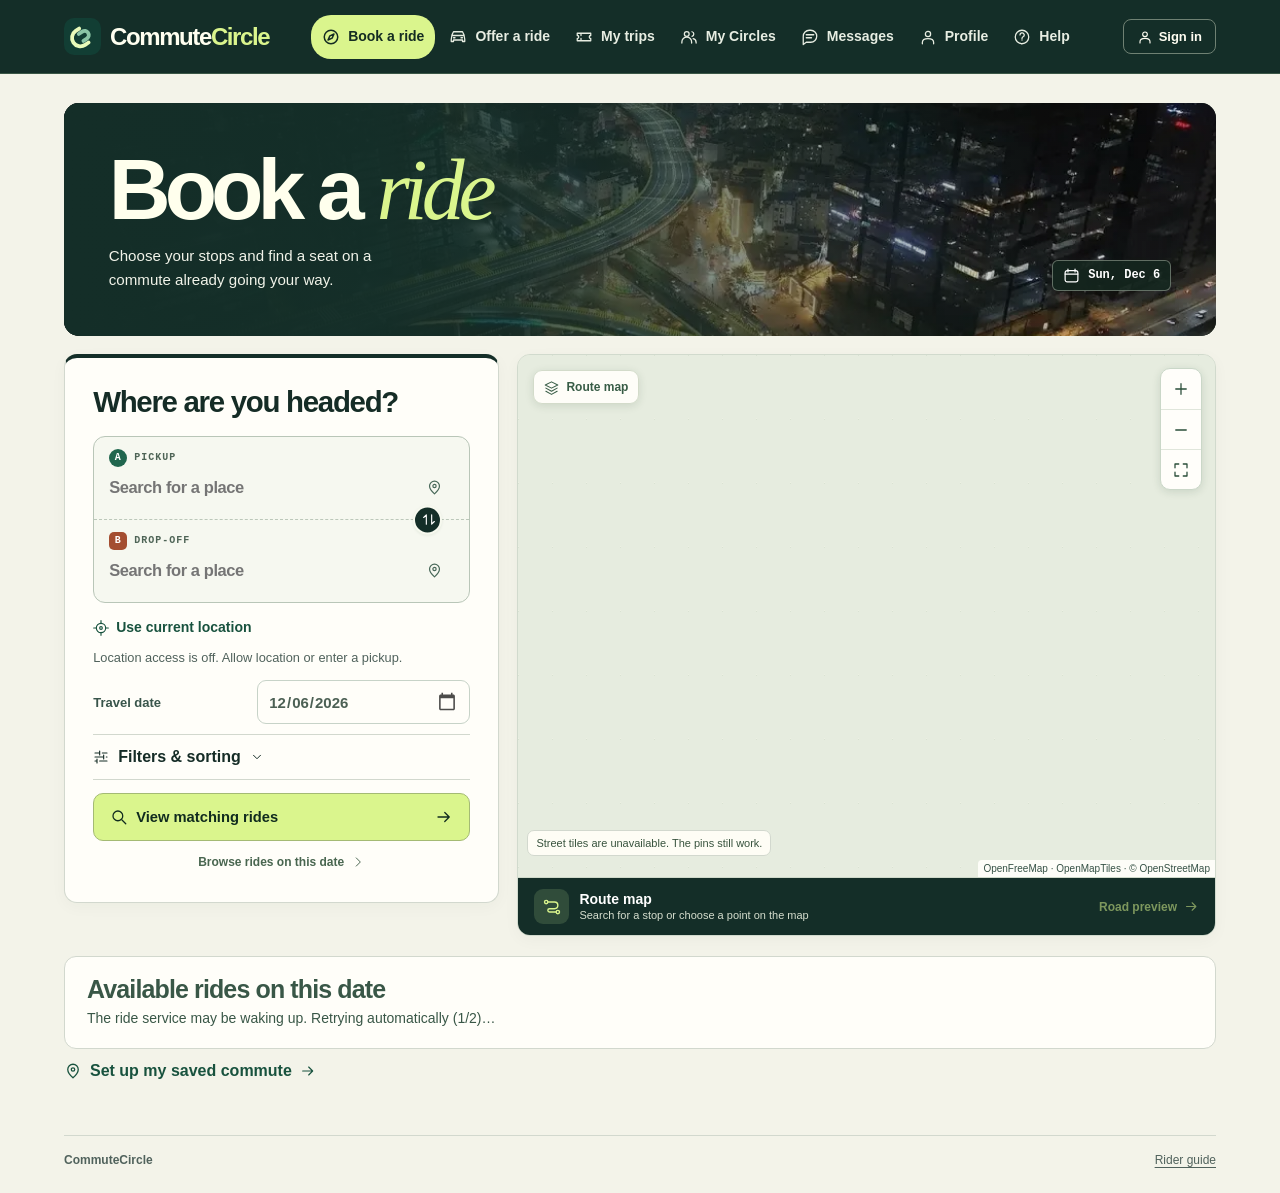
==== commutecircle/index.html @ 35bfce85 "Publish CommuteCircle 0.2.4 planner and trip workflows from 0a75af3" ====
<!doctype html>
<html lang="en">
<head>
  <meta charset="utf-8">
  <meta name="viewport" content="width=device-width, initial-scale=1, viewport-fit=cover">
  <meta name="theme-color" content="#142e28">
  <meta name="referrer" content="no-referrer">
  <meta name="description" content="Find a seat along your commute, offer a ride and manage your trips with CommuteCircle.">
  <title>Find a ride · CommuteCircle</title>
  <link rel="icon" href="./releases/eff2bba1c3cc448d/assets/mark.svg" type="image/svg+xml">
  <link rel="stylesheet" href="./releases/eff2bba1c3cc448d/styles/foundation.css">
  <link rel="stylesheet" href="./releases/eff2bba1c3cc448d/styles/planner.css">
  <link rel="stylesheet" href="./releases/eff2bba1c3cc448d/styles/screens.css">
  <link rel="stylesheet" href="./releases/eff2bba1c3cc448d/styles/responsive.css">
  <link rel="stylesheet" href="./releases/eff2bba1c3cc448d/styles/commute.css">
  <link rel="stylesheet" href="./releases/eff2bba1c3cc448d/styles/sharing.css">
  <link rel="stylesheet" href="./releases/eff2bba1c3cc448d/styles/controls.css">
  <link rel="stylesheet" href="./releases/eff2bba1c3cc448d/styles/messages.css">
  <link rel="stylesheet" href="./releases/eff2bba1c3cc448d/styles/workspace.css">
  <script type="module" src="./releases/eff2bba1c3cc448d/app/main.js"></script>
</head>
<body>
  <a class="skip" href="#main">Skip to content</a>
  <header class="topbar"><div class="top-inner">
    <a class="brand" href="#/find" aria-label="CommuteCircle home"><span class="brand-mark" aria-hidden="true"></span>Commute<span>Circle</span></a>
    <nav class="primary-nav" aria-label="Main navigation"></nav>
    <div id="account"></div>
  </div></header>
  <p id="account-status" class="account-status" role="status" hidden></p>
  <div id="sharing-status" class="sharing-status" role="status" hidden><span></span><a href="#/trips">Sharing details</a><button type="button">Stop sharing</button></div>
  <main id="main" tabindex="-1"><p class="startup">Opening the ride planner…</p></main>
  <footer class="footer"><span>CommuteCircle</span><a href="#/help">Rider guide</a></footer>
  <div id="announcement" class="sr" role="status" aria-live="polite"></div>
  <noscript>Enable JavaScript to explore rides and manage your trips.</noscript>
</body></html>
---- commutecircle/releases/eff2bba1c3cc448d/styles/planner.css ----
.find-layout {
  display: grid;
  grid-template-columns: minmax(292px, .84fr) minmax(0, 1.85fr);
  gap: 18px;
  align-items: stretch
}

.planner-card {
  padding: clamp(19px, 2vw, 29px);
  z-index: 3;
  position: relative
}

.section-index {
  font-size: 10px;
  letter-spacing: .12em
}

.form-title {
  margin: 10px 0 19px
}

.form-title h2 {
  font-size: clamp(1.35rem, 2.1vw, 1.85rem)
}

.stop-stack {
  display: grid;
  gap: 12px;
  position: relative
}

.place-field {
  position: relative;
  min-width: 0;
  border: 1px solid #ccd7ca;
  border-radius: 12px;
  padding: 11px 13px 9px;
  background: linear-gradient(130deg, #f3f7ef, #fffefa)
}

.place-field.is-searching { z-index: 21 }

.place-field:focus-within {
  border-color: #639575;
  box-shadow: 0 0 0 2px #76a18320
}

.place-field>label {
  display: flex;
  align-items: center;
  gap: 7px;
  color: #4e6456;
  font: 700 10px/1.4 ui-monospace, monospace;
  letter-spacing: .1em;
  text-transform: uppercase
}

.point-key {
  display: inline-grid;
  place-items: center;
  width: 18px;
  height: 18px;
  border-radius: 50%;
  font: 700 10px/1 ui-monospace, monospace;
  color: white;
  background: #20664e
}

.point-key.orange {
  border-radius: 5px;
  background: #a44e31
}

.place-entry {
  display: flex;
  align-items: center;
  gap: 4px
}

.place-entry input {
  min-height: 31px;
  padding: 3px 0;
  font-size: 16.5px;
  letter-spacing: -.025em;
  font-weight: 650;
  background: transparent;
  border: 0;
  border-radius: 0;
  outline-offset: 0
}

.place-sub {
  display: block;
  color: #637367;
  font-size: 11.5px;
  line-height: 1.35;
  text-overflow: ellipsis;
  overflow: hidden;
  white-space: nowrap
}

.swap-btn {
  position: absolute;
  z-index: 2;
  right: 37px;
  top: 50%;
  transform: translateY(-50%);
  width: 29px;
  height: 29px;
  border-radius: 50%;
  background: #fffefa;
  border: 1px solid #cdd9cb;
  display: grid;
  place-items: center;
  color: #37634a;
  box-shadow: 0 1px 3px #1b412113
}

.date-row {
  display: flex;
  align-items: center;
  gap: 9px;
  padding: 12px 0;
  margin: 6px 0 8px;
  font-size: 12.5px;
  font-weight: 650;
  color: #4c6054
}

.date-row>span {
  white-space: nowrap
}

.date-row select {
  width: auto;
  min-width: 0;
  min-height: 34px;
  border: none;
  background: transparent;
  padding: 3px;
  flex: 1;
  text-align: right;
  font-size: 13px;
  font-weight: 650
}

.planner-card .primary {
  min-height: 46px
}

.planner-card .primary .icon:last-child {
  margin-left: auto
}

.planner-card .primary {
  justify-content: flex-start
}

.browse-all {
  font-size: 12px;
  color: #496650;
  width: 100%;
  padding: 12px 0 0
}

.planner-card .notice {
  margin-bottom: 8px
}

.suggestions {
  position: absolute;
  z-index: 20;
  background: #fffefa;
  border: 1px solid #c6d6c5;
  border-radius: 12px;
  box-shadow: 0 12px 36px #1b35282c;
  left: -1px;
  right: -1px;
  top: calc(100% + 3px);
  display: flex;
  flex-direction: column;
  max-height: min(420px, 55vh);
  max-height: min(420px, 55dvh);
  overflow: hidden
}

.suggestions[hidden] { display: none }
.suggestions.is-above { top: auto; bottom: calc(100% + 3px) }
.place-entry input:focus-visible { outline: none }
.suggestions [role=listbox] { min-height: 0; overflow-y: auto; overscroll-behavior: contain; scrollbar-gutter: stable }

.suggestions [role=option] {
  display: flex;
  align-items: flex-start;
  gap: 10px;
  width: 100%;
  text-align: left;
  color: var(--ink);
  padding: 12px 14px;
  border: 0;
  background: transparent;
  font: inherit;
  line-height: 1.4;
  border-radius: 0
}
.suggestions [role=option]>.icon { flex: 0 0 16px; margin-top: 3px }

.suggestions [role=option]:hover,
.suggestions [aria-selected=true] {
  background: #edf3e8
}

.suggestions [role=option]>span {
  min-width: 0;
  flex: 1;
  overflow-wrap: anywhere
}

.suggestions [role=option] b,
.suggestions [role=option] small {
  display: block
}

.suggestions small {
  color: var(--muted);
  font-size: 11px;
  overflow: hidden;
  text-overflow: ellipsis;
  white-space: nowrap
}

.lookup-note {
  font-size: 13px;
  padding: 12px
}

.lookup-actions {
  display: grid;
  flex: 0 0 auto;
  gap: 5px;
  border-top: 1px solid var(--edge);
  padding: 10px 12px;
  background: #f4f7ef
}
.lookup-actions [data-hint] { padding: 0; white-space: normal; line-height: 1.4 }
.lookup-actions [data-hint]:empty { display: none }

.lookup-actions button {
  border: 0;
  background: transparent;
  color: var(--green);
  display: flex;
  align-items: center;
  gap: 8px;
  font-size: 12px;
  padding: 8px 0;
  text-align: left;
  width: 100%
}
.lookup-actions button>.icon { flex: 0 0 14px }

.atlas {
  position: relative;
  z-index: 1;
  min-width: 0;
  display: flex;
  flex-direction: column;
  background: #e9eddf;
  border: 1px solid #d1dacd;
  border-radius: 19px;
  overflow: hidden;
  box-shadow: var(--shadow)
}

.atlas .canvas {
  flex: 1;
  min-height: 305px;
  width: 100%;
  background-color: #e6ecdf;
  background-image: linear-gradient(32deg, #f5f5e777 1px, transparent 1px), linear-gradient(118deg, #cbd7c377 1px, transparent 1px);
  background-size: 34px 64px
}

.atlas .leaflet-tile-pane {
  filter: saturate(.69) contrast(.93) brightness(1.025)
}

.atlas-badge,
.atlas-controls,
.atlas-attribution,
.map-message {
  position: absolute;
  z-index: 450
}

.atlas-badge {
  top: 15px;
  left: 15px;
  border: 1px solid #d3dbca;
  background: #fffefaed;
  box-shadow: 0 2px 9px #1c3e2620;
  color: #385c46;
  border-radius: 9px;
  display: flex;
  align-items: center;
  gap: 7px;
  padding: 7px 10px;
  font-weight: 650;
  font-size: 12px;
  pointer-events: none
}

.atlas-controls {
  right: 13px;
  top: 13px;
  display: grid;
  background: #fffefa;
  border: 1px solid #cad7c8;
  border-radius: 10px;
  box-shadow: 0 2px 9px #163b2222;
  overflow: hidden
}

.map-tool {
  height: 34px;
  width: 35px;
  border: 0;
  background: transparent;
  color: #294d39
}

.map-tool+.map-tool {
  border-top: 1px solid #e0e6db
}

.map-tool:hover {
  background: #e9f1e4
}

.atlas-attribution {
  bottom: 58px;
  right: 0;
  border-radius: 4px 0 0 0;
  background: #fffefaec;
  font: 10px/1.5 Arial, sans-serif;
  padding: 1px 5px;
  color: #365246
}

.atlas-footer {
  min-height: 58px;
  display: flex;
  align-items: center;
  justify-content: space-between;
  gap: 6px;
  padding: 8px 16px;
  border-top: 1px solid #cfd9c9;
  background: var(--paper);
  z-index: 460
}

.atlas-caption {
  display: flex;
  align-items: center;
  gap: 10px;
  min-width: 0
}

.atlas-caption b,
.atlas-caption small {
  display: block;
  line-height: 1.3
}

.atlas-caption b {
  font-size: 14px
}

.atlas-caption small {
  font-size: 11px;
  color: var(--muted)
}

.route-symbol {
  width: 35px;
  height: 35px;
  border-radius: 9px
}

.atlas-footer .text-btn {
  font-size: 12px;
  white-space: nowrap
}

.map-message:not(:empty) {
  bottom: 79px;
  left: 9px;
  max-width: calc(100% - 18px);
  background: #fffef6f2;
  border: 1px solid var(--edge);
  color: #38533e;
  border-radius: 7px;
  padding: 4px 8px;
  font-size: 11px
}

.route-marker {
  background: transparent !important;
  border: 0 !important;
  cursor: grab !important
}

.map-marker-body {
  position: absolute;
  top: 2px;
  left: 2px;
  display: grid;
  place-items: center;
  width: 38px;
  height: 38px;
  border: 3px solid white;
  border-radius: 50% 50% 50% 6px;
  transform: rotate(-45deg);
  background: #164f3e;
  box-shadow: 0 2px 7px #15322855
}

.map-marker-body>span {
  transform: rotate(45deg);
  color: white;
  font: 700 16px/1 Arial, sans-serif
}

.route-marker i {
  position: absolute;
  bottom: 0;
  left: 15px;
  width: 12px;
  height: 5px;
  border-radius: 50%;
  background: #143d354f
}

.finish .map-marker-body {
  background: #a65031
}

.atlas .leaflet-tooltip.stop-label {
  background: #fffef9f5;
  border: 1px solid #cbd6c8;
  color: #263e31;
  border-radius: 6px;
  box-shadow: 0 2px 6px #132d251e;
  padding: 4px 7px;
  font: 650 11px/1.25 inherit;
  max-width: 150px;
  white-space: normal
}

.atlas .leaflet-tooltip:before {
  display: none
}

.corridors {
  margin: 21px 0 0;
  display: flex;
  align-items: center;
  gap: 26px;
  border-top: 1px solid var(--edge);
  padding-top: 21px
}

.corridors h2 {
  font-size: 20px;
  letter-spacing: -.035em;
  margin-top: 3px
}

.corridor-links {
  display: flex;
  gap: 12px;
  flex: 1;
  max-width: 790px
}

.corridor {
  display: flex;
  align-items: center;
  gap: 10px;
  padding: 11px 13px;
  flex: 1;
  text-align: left;
  background: #fffefa;
  border: 1px solid var(--edge);
  border-radius: 12px;
  min-width: 0
}

.corridor:hover {
  border-color: #87a58a;
  background: #fcfef7
}

.corridor-icon {
  height: 35px;
  width: 35px;
  border-radius: 9px
}

.corridor-icon.warm {
  background: #f4e9dc;
  color: #916243
}

.corridor b,
.corridor small {
  display: block
}

.corridor b {
  font-size: 14px
}

.corridor small {
  color: var(--muted);
  font-size: 11px
}

.corridor>.icon {
  margin-left: auto
}

.pickup-location {
  display: flex;
  flex-wrap: wrap;
  align-items: center;
  gap: .25rem .65rem;
  margin: .35rem 0 .65rem;
}
.pickup-location small { color: var(--muted); }
---- commutecircle/releases/eff2bba1c3cc448d/styles/screens.css ----
.result-toolbar,
.trip-tools,
.trip-card-top,
.ride-card-head,
.ride-foot,
.ride-main,
.fare-line,
.ticket-head,
.stop-heading,
.review-row {
  display: flex;
  align-items: center;
  justify-content: space-between;
  gap: 12px
}

.result-toolbar {
  margin: 8px 0 16px;
  justify-content: flex-start;
  flex-wrap: wrap
}

.result-list {
  display: grid;
  grid-template-columns: repeat(2, minmax(0, 1fr));
  gap: 14px
}

.result-list>.empty {
  grid-column: 1/-1
}

.ride-card {
  padding: 20px
}

.ride-main {
  margin: 18px 0;
  align-items: flex-start
}

.itinerary {
  min-width: 0;
  display: grid;
  gap: 11px
}

.itinerary>div {
  position: relative;
  display: grid;
  align-items: center;
  grid-template-columns: 67px 10px 1fr;
  gap: 8px;
  font-size: 15px;
  line-height: 1.3
}

.itinerary time {
  font-size: 12px;
  color: var(--muted);
  font-variant-numeric: tabular-nums
}

.itinerary i,
.stop-list li>i {
  width: 9px;
  height: 9px;
  border-radius: 50%;
  border: 2px solid var(--green);
  background: #f6faec;
  position: relative
}

.itinerary div:first-child i:after {
  content: "";
  position: absolute;
  width: 2px;
  height: 20px;
  left: 1.5px;
  top: 7px;
  background: #bbcbb9
}

.itinerary div:last-child i,
.stop-list i.last {
  border-color: var(--terra);
  border-radius: 2px
}

.card-price {
  text-align: right;
  white-space: nowrap
}

.card-price b {
  font-size: 24px;
  line-height: 1.2
}

.card-price small {
  display: block;
  color: var(--muted)
}

.ride-foot {
  border-top: 1px solid var(--edge);
  padding-top: 12px;
  justify-content: flex-start;
  gap: 15px;
  flex-wrap: wrap
}

.ride-foot>span {
  display: inline-flex;
  align-items: center;
  gap: 5px;
  font-size: 12px;
  color: #53685a
}

.ride-foot>a {
  margin-left: auto;
  font-size: 13px
}

.route-h1 {
  font-size: clamp(2rem, 3.5vw, 3rem)
}

.route-h1>span {
  color: #80a587
}

.details-grid,
.checkout-layout,
.offer-layout,
.help-layout {
  display: grid;
  grid-template-columns: minmax(0, 1.48fr) minmax(280px, 1fr);
  gap: 18px;
  align-items: start
}

.booking-summary,
.summary-note,
.checkout-pay {
  position: sticky;
  top: 15px
}

.booking-summary .field,
.checkout-pay .ledger {
  margin: 14px 0
}

.booking-summary h2,
.summary-note h2,
.accent-panel h2 {
  margin-top: 7px
}

.booking-summary .primary,
.checkout-pay .primary,
.summary-note .primary {
  margin-top: 13px
}

.stop-list {
  list-style: none;
  padding: 0;
  margin: 0
}

.stop-list li {
  display: grid;
  grid-template-columns: 70px 13px 1fr;
  column-gap: 11px;
  align-items: baseline;
  position: relative;
  padding: 0 0 20px
}

.stop-list li:last-child {
  padding-bottom: 0
}

.stop-list li:not(:last-child):before {
  content: "";
  position: absolute;
  left: 85px;
  width: 2px;
  top: 16px;
  bottom: -10px;
  background: #c6d3bf
}

.stop-time,
.stop-list small {
  font-size: 12px;
  color: var(--muted)
}

.stop-list small {
  display: block
}

.stop-list .muted-stop {
  opacity: .65
}

.fare-line {
  padding: 13px 0 6px;
  border-top: 1px solid var(--edge);
  font-size: 14px
}

.fare-line b {
  font-size: 25px;
  line-height: 1.15
}

.specs,
.policy-rows {
  margin: 15px 0 0
}

.specs>div,
.policy-rows>div {
  display: flex;
  align-items: center;
  justify-content: space-between;
  gap: 10px;
  font-size: 14px;
  border-top: 1px solid #dee5d9;
  padding: 9px 0
}

dt {
  color: var(--muted)
}

dd {
  margin: 0;
  font-weight: 650
}

.caps {
  text-transform: capitalize
}

.policy {
  border-top: 1px solid var(--edge);
  margin-top: 14px;
  padding-top: 12px
}

summary {
  cursor: pointer;
  list-style: none
}

summary::-webkit-details-marker {
  display: none
}

.policy summary,
.meeting summary,
.faq summary {
  display: flex;
  align-items: center;
  gap: 8px;
  font-weight: 630
}

.policy summary {
  font-size: 13px
}

.policy summary>.icon:last-child,
.meeting summary>.icon:last-child,
.faq summary>.icon {
  margin-left: auto
}

.policy-rows>div {
  font-size: 12px
}

.policy-rows dd {
  text-align: right
}

.meeting summary>span {
  display: flex;
  align-items: center;
  gap: 7px
}

.meeting .btn {
  margin: 12px 0
}

.meeting [data-feedback] {
  white-space: pre-line;
  overflow-wrap: anywhere
}

.ticket-head {
  padding-bottom: 20px;
  border-bottom: 1px dashed #bfcfb9
}

.ticket-route {
  display: grid;
  grid-template-columns: 25px 1fr;
  gap: 13px 8px;
  align-items: center;
  padding: 20px 0
}

.ledger {
  display: grid;
  grid-template-columns: 1fr auto;
  gap: 8px;
  color: var(--muted);
  font-size: 14px
}

.ledger b {
  color: var(--ink);
  text-align: right
}

.hold-clock {
  display: flex;
  align-items: center;
  justify-content: center;
  gap: 6px;
  border-radius: 8px;
  padding: 8px;
  background: #edf4df;
  font-size: 14px
}

.cancel {
  color: #963f2e
}

.checkout-pay>.text-btn {
  display: flex;
  margin: 10px auto 0
}

.step-no {
  width: 28px;
  height: 28px;
  border-radius: 7px;
  font: 650 12px/1 ui-monospace, monospace
}

.form-grid {
  display: grid;
  grid-template-columns: 1fr 1fr;
  gap: 12px
}

.span-2 {
  grid-column: 1/-1
}

.offer-stop {
  border-top: 1px solid var(--edge);
  padding: 13px 0
}

.stop-fields {
  display: grid;
  grid-template-columns: minmax(0, 1.8fr) 1fr 1fr;
  gap: 8px;
  margin-top: 7px
}

.stop-heading {
  justify-content: flex-start;
  font-size: 14px
}

.stop-heading .icon-only {
  margin-left: auto
}

.panel-intro {
  font-size: 14px
}

.checkline {
  display: flex;
  align-items: center;
  gap: 8px;
  font-size: 14px;
  margin-bottom: 12px
}

.checkline input {
  width: 18px;
  height: 18px;
  accent-color: var(--green)
}

.note-box {
  display: flex;
  align-items: flex-start;
  gap: 8px;
  background: #eef4e5;
  border-radius: 9px;
  padding: 10px;
  font-size: 13px
}

.note-box .icon {
  margin-top: 2px
}

.trip-tools {
  margin-bottom: 15px;
  flex-wrap: wrap
}

.tabs {
  display: flex;
  padding: 3px;
  gap: 2px;
  background: #e8eee3;
  border-radius: 11px
}

.tabs a {
  display: inline-flex;
  align-items: center;
  gap: 6px;
  padding: 7px 13px;
  font-weight: 620;
  font-size: 13px;
  border-radius: 8px
}

.tabs a[aria-current=page] {
  background: #fffefa;
  color: #1c5238;
  box-shadow: 0 1px 4px #234b271a
}

.trip-list {
  display: grid;
  gap: 12px
}

.trip-card h2 {
  margin-top: 10px
}

.trip-card-top .eyebrow {
  margin: 0
}

.passengers {
  margin-top: 15px;
  border-top: 1px solid var(--edge);
  padding-top: 10px;
  font-size: 14px
}

.passenger-row {
  padding: 10px 0;
  border-top: 1px solid var(--edge);
  margin-top: 8px
}

.passenger-row small {
  display: block;
  color: var(--muted);
  margin: 3px 0 8px
}

.circles-grid .stack,
.circles-grid .panel,
.circle-row {
  min-width: 0;
  overflow-wrap: anywhere
}

.circle-invitation {
  margin-top: 16px;
  padding: clamp(12px, 3vw, 20px);
  border: 1px solid var(--edge);
  border-radius: 14px;
  background: var(--soft);
  scroll-margin-block: 18vh
}

.circle-invitation .panel-cap,
.circle-invitation .invitation-message p {
  margin: 0
}

.invitation-message {
  display: grid;
  grid-template-columns: minmax(0, 1fr);
  gap: 10px;
  margin-top: 12px;
  line-height: 1.5
}

.invitation-message a {
  color: var(--green);
  text-decoration: underline
}

.invitation-message code {
  display: block;
  padding: 10px 12px;
  border: 1px solid var(--edge);
  border-radius: 8px;
  background: var(--paper);
  white-space: normal;
  overflow-wrap: anywhere;
  user-select: all
}

.circle-invitation [data-copy-status]:empty {
  margin: 0
}

.review-row {
  margin-top: 14px;
  justify-content: flex-start;
  align-items: end
}

.review-row select {
  width: auto
}

.previous {
  margin-top: 16px
}

.faq {
  border-top: 1px solid var(--edge);
  padding: 13px 0
}

.faq>p {
  color: var(--muted);
  font-size: 14px
}

.accent-panel {
  background: #edf3e4
}

.accent-panel form,
.accent-panel .btn {
  margin: 12px 0
}

.lab-panel {
  max-width: 720px
}

.lab-rider {
  display: flex;
  align-items: center;
  gap: 11px;
  padding: 15px 0;
  border-bottom: 1px solid var(--edge)
}

.lab-rider small {
  display: block
}

.lab-rider .button-row {
  margin-left: auto
}

.avatar {
  width: 35px;
  height: 35px;
  display: grid;
  place-items: center;
  border-radius: 50%;
  background: var(--soft);
  font-weight: bold
}

.dialog {
  width: min(390px, 90vw);
  color: var(--ink);
  border: 1px solid var(--edge);
  padding: 24px;
  border-radius: 16px;
  background: var(--paper);
  box-shadow: 0 15px 65px #142c2b44
}

.dialog::backdrop {
  background: #102b2366
}

.dialog p {
  margin: 13px 0 20px
}

.dialog .button-row {
  justify-content: flex-end
}
---- commutecircle/releases/eff2bba1c3cc448d/styles/responsive.css ----
@media(min-width:1500px) {

  .top-inner,
  main,
  .footer {
    width: min(1320px, 90%)
  }
}

@media(max-width:950px) {

  .top-inner,
  main,
  .footer {
    width: calc(100% - 48px)
  }

  .top-inner {
    gap: 12px
  }

  .primary-nav {
    gap: 0
  }

  .primary-nav a {
    padding: 8px 10px;
    font-size: 13px
  }

  .find-layout {
    grid-template-columns: minmax(285px, .9fr) minmax(0, 1.45fr);
    gap: 14px
  }

  .planner-card {
    padding: 18px
  }

  .corridors {
    gap: 16px
  }

  .corridor-links {
    gap: 8px
  }

  .result-list {
    grid-template-columns: 1fr
  }

  .offer-layout {
    grid-template-columns: 1.35fr 1fr
  }

  .stop-fields {
    grid-template-columns: 1fr 1fr
  }

  .stop-fields>label:first-child {
    grid-column: 1/-1
  }
}

@media(max-width:720px) {
  body {
    padding-bottom: calc(63px + env(safe-area-inset-bottom))
  }

  .topbar {
    z-index: 660
  }

  .top-inner,
  main,
  .footer {
    width: calc(100% - 32px)
  }

  .top-inner {
    min-height: 59px;
    justify-content: space-between
  }

  .brand {
    font-size: 21px
  }

  .brand-mark {
    width: 32px;
    height: 32px
  }

  .primary-nav {
    position: fixed;
    z-index: 1000;
    bottom: 0;
    left: 0;
    right: 0;
    justify-content: space-around;
    gap: 2px;
    padding: 5px 5px calc(5px + env(safe-area-inset-bottom));
    background: #fffefbfa;
    border-top: 1px solid #cfd9cc;
    box-shadow: 0 -3px 16px #10221b0a
  }

  .primary-nav a {
    flex: 1;
    flex-direction: column;
    gap: 2px;
    padding: 6px 3px;
    font-size: 11px;
    border-radius: 9px;
    min-height: 46px
  }

  main {
    padding-top: 22px
  }

  .page-head {
    margin-bottom: 15px
  }

  .page-head>p {
    font-size: 14px
  }

  .eyebrow {
    font-size: 9.5px
  }

  h1 {
    font-size: 38px;
    line-height: 1.1
  }

  .mode {
    font-size: 10.5px
  }

  .find-layout,
  .details-grid,
  .offer-layout,
  .checkout-layout,
  .help-layout {
    grid-template-columns: 1fr;
    gap: 12px
  }

  .atlas {
    grid-row: 1
  }

  .atlas .canvas {
    min-height: 0;
    height: clamp(195px, 28vh, 260px);
    flex: none
  }

  .atlas-footer {
    min-height: 49px;
    padding: 6px 10px
  }

  .atlas-attribution {
    bottom: 49px
  }

  .atlas-badge {
    top: 9px;
    left: 9px
  }

  .atlas-controls {
    top: 7px;
    right: 7px
  }

  .map-tool {
    width: 32px;
    height: 31px
  }

  .atlas .leaflet-tooltip.stop-label {
    font-size: 10px;
    max-width: 92px
  }

  .map-message:not(:empty) {
    bottom: 67px
  }

  .atlas-caption small {
    font-size: 10px
  }

  .planner-card {
    padding: 16px
  }

  .form-title {
    margin: 4px 0 12px
  }

  .form-title h2 {
    font-size: 22px
  }

  .stop-stack {
    gap: 8px
  }

  .place-field {
    padding: 7px 11px
  }

  .place-entry input {
    font-size: 16px
  }

  .place-field>label {
    font-size: 9px
  }

  .date-row {
    margin: 1px 0;
    padding: 7px 0
  }

  .corridors {
    display: block;
    padding-top: 14px;
    margin-top: 16px
  }

  .corridors h2 {
    font-size: 18px
  }

  .corridor-links {
    margin-top: 9px;
    display: grid;
    grid-template-columns: 1fr 1fr
  }

  .corridor {
    padding: 8px;
    gap: 5px
  }

  .corridor-icon {
    display: none
  }

  .corridor b {
    font-size: 12px
  }

  .corridor small {
    font-size: 10px
  }

  .summary-note,
  .checkout-pay,
  .booking-summary {
    position: static
  }

  .details-grid .booking-summary {
    grid-row: 1
  }

  .result-toolbar {
    gap: 6px
  }

  .result-toolbar .meta {
    font-size: 12px
  }

  .ride-card {
    padding: 16px
  }

  .ride-foot {
    gap: 7px
  }

  .trip-tools {
    gap: 7px
  }

  .tabs a {
    padding: 6px 10px
  }

  .footer {
    padding-bottom: 14px
  }

  .panel {
    padding: 17px
  }

  .btn {
    min-height: 43px
  }

  .ride-card .itinerary>div {
    grid-template-columns: 56px 9px 1fr;
    gap: 6px;
    font-size: 14px
  }
}

@media(max-width:370px) {

  .top-inner,
  main,
  .footer {
    width: calc(100% - 22px)
  }

  .card-price b {
    font-size: 21px
  }

  .atlas-footer .route-symbol {
    display: none
  }

  .mode {
    padding: 4px 6px
  }

  .tab-tools {
    flex-wrap: wrap
  }
}

@media(prefers-reduced-motion:reduce) {

  *,
  *:before,
  *:after {
    animation-duration: .01ms !important;
    transition-duration: .01ms !important;
    scroll-behavior: auto !important
  }
}

.account-btn {
  display: flex;
  align-items: center;
  gap: 6px;
  border: 1px solid #c4d2c3;
  border-radius: 22px;
  background: #fffefa;
  padding: 7px 13px;
  font-size: 13px;
  color: var(--green);
  font-weight: 660
}

.auto-results {
  margin-top: 18px;
  padding: 14px 19px;
  border: 1px solid var(--edge);
  border-radius: 12px;
  background: #f0f4ea;
  font-size: 14px;
  color: #395747
}

.auto-heading {
  display: flex;
  gap: 8px;
  justify-content: space-between;
  margin-bottom: 5px
}

.auto-heading>span {
  font-size: 12px;
  color: var(--muted)
}

.match-chip {
  display: inline-flex;
  background: var(--paper);
  border: 1px solid var(--edge);
  border-radius: 8px;
  padding: 6px 9px;
  margin: 2px 7px 2px 0;
  font-weight: 600;
  font-size: 13px
}

.access .btn+.btn {
  margin-left: 5px
}

.atlas .leaflet-tile-pane {
  filter: none
}

.atlas .leaflet-tooltip.stop-label {
  font-family: inherit;
  font-size: 12px;
  font-weight: 650;
  line-height: 1.25
}

.atlas .leaflet-tooltip.stop-label {
  width: max-content;
  max-width: 150px
}

.checkout-layout+.meeting {
  margin-top: 16px
}

.stop-fields .place-field {
  padding: 7px 10px;
  min-width: 0
}

.stop-fields {
  align-items: end
}

@media(max-width:950px) {
  .stop-fields>.place-field {
    grid-column: 1/-1
  }
}
---- commutecircle/releases/eff2bba1c3cc448d/styles/commute.css ----
/* Private commute, filters and conversation screens. */
.sign-in-card{max-width:480px;margin:28px auto;display:grid;gap:18px;text-align:center;padding:32px}.sign-in-card .empty-icon{margin:auto}.sign-in-card p{line-height:1.65}.search-filters{margin:14px 0;border-top:1px solid #dde4d9;border-bottom:1px solid #dde4d9;padding:12px 0}.search-filters summary{display:flex;align-items:center;gap:9px;cursor:pointer;font-weight:650}.filter-grid{display:grid;grid-template-columns:repeat(2,minmax(0,1fr));gap:14px;padding-top:18px}.filter-grid .field{min-width:0}.filter-grid input:not([type=checkbox]),.filter-grid select{width:100%;min-width:0}.planner-card .filter-grid{grid-template-columns:1fr}.planner-card .span-2{grid-column:auto}.date-row input{font:inherit;border:0;background:transparent;min-width:0;max-width:160px;color:inherit;padding:5px}.match-reasons{display:flex;gap:10px;flex-wrap:wrap;color:#516250;font-size:12px;padding:0 0 15px}.chat-panel{max-width:760px;margin:auto}.messages{min-height:200px;max-height:440px;overflow:auto;display:flex;flex-direction:column;gap:12px;padding:18px 0}.message{padding:12px 16px;max-width:90%;background:#f0f3ed;border-radius:16px;align-self:flex-start;overflow-wrap:anywhere}.message.mine{background:#e2eedb;align-self:flex-end}.message p{white-space:pre-wrap;margin:5px 0;line-height:1.55}.message small{color:#5e6e58}.quick-replies{display:flex;gap:8px;flex-wrap:wrap;margin:12px 0}.quick-replies button{border:1px solid #ccd8c7;background:#fff;border-radius:18px;padding:8px 12px;color:#3d573a;font:inherit;font-size:12px;cursor:pointer}.chat-panel textarea{resize:vertical;min-height:85px;width:100%;font:inherit;padding:12px;border:1px solid #ccd8c7;border-radius:10px}.chat-panel [data-chat]{display:grid;gap:12px}.chat-panel [hidden]{display:none}.checkline{line-height:1.5}.checkline input{flex-shrink:0}.fine{line-height:1.6}.panel>.place-field{margin:16px 0}.filter-grid .field small{font-weight:400}.primary-nav{gap:6px}
@media(max-width:600px){.filter-grid{grid-template-columns:1fr 1fr}.filter-grid .span-2{grid-column:1/-1}.sign-in-card{padding:24px 20px;margin:12px auto}.primary-nav a{font-size:10px}.footer{flex-direction:column;align-items:flex-start;gap:8px}.date-row{flex-wrap:wrap}.chat-panel{padding:18px}}

.booking-alerts{margin-top:20px;max-width:900px}.booking-alerts p{line-height:1.6;overflow-wrap:anywhere}.booking-alerts form{display:grid;gap:14px;margin:18px 0}.booking-alerts .field{max-width:420px}.booking-alerts .btn{justify-self:start}.booking-alerts [hidden]{display:none}.alert-phone{border-top:1px solid var(--edge);padding-top:16px}.alert-phone summary{cursor:pointer;font-weight:650;min-height:44px;display:flex;align-items:center}.alert-history{list-style:none;padding:0;display:grid;gap:12px}.alert-history li{display:grid;gap:4px;font-size:13px}.alert-history span{color:var(--muted)}.receipt-alerts{border-top:1px solid var(--edge);padding-top:16px;margin-top:18px}.receipt-alerts h3{font-size:16px}.receipt-alerts p{font-size:13px;line-height:1.5}
.profile-actions{display:flex;align-items:center;gap:12px;flex-wrap:wrap}.booking-alerts .fine{text-align:left;margin-block:8px}
---- commutecircle/releases/eff2bba1c3cc448d/styles/sharing.css ----
/* Opt-in trip sharing and private favourites. */
.sharing-panel{max-width:760px;margin:0 auto;display:grid;gap:18px}.sharing-panel p{line-height:1.65;margin:0}.sharing-panel h2{font-size:24px;line-height:1.3}.sharing-panel input[readonly]{font-size:13px;min-width:0;width:100%;text-overflow:ellipsis}.share-state{padding:14px 16px;background:#edf4e8;border-left:3px solid #587345;border-radius:5px;font-weight:600}.sharing-status{display:flex;justify-content:center;align-items:center;gap:18px;flex-wrap:wrap;padding:12px 20px;background:#dcebd3;color:#24452d;font-size:13px}.sharing-status a{font-weight:650;text-decoration:underline}.sharing-status button{font:inherit;border:1px solid #648153;border-radius:16px;background:white;padding:6px 14px;cursor:pointer}.sharing-status[hidden],.sharing-panel [hidden]{display:none}.trusted-contacts{margin-top:24px;max-width:900px}.trusted-contacts>p{line-height:1.65;color:#53624f}.contact-row{display:flex;justify-content:space-between;align-items:center;gap:16px;padding:14px 0;border-bottom:1px solid #dde4d9;overflow-wrap:anywhere}.contact-row small{display:block;color:#64705e;margin-top:5px}.trusted-contacts form{margin-top:20px;display:grid;grid-template-columns:1fr 1fr;gap:16px}.trusted-contacts input,.trusted-contacts select{min-width:0;width:100%}.trusted-contacts input:disabled{background:#eff2ec}.trusted-contacts [data-contact-list]{margin:16px 0;color:#53624f}.sharing-panel [data-tracking]{display:grid;gap:16px}
@media(max-width:600px){.trusted-contacts form{grid-template-columns:1fr}.sharing-panel{padding:22px 18px}.sharing-panel h2{font-size:21px}.sharing-panel .button-row{flex-wrap:wrap}.sharing-status{gap:10px;padding:10px 14px}.sharing-status span{flex-basis:100%;text-align:center}.sharing-panel [data-tracking] a{white-space:normal;text-align:center}.contact-row{align-items:flex-start}}
.tracking-panel{max-width:1040px;margin:auto;display:grid;gap:18px;min-width:0}.tracking-panel h2{font-size:24px;line-height:1.3}.tracking-panel p{margin:0;line-height:1.6}.tracking-panel [hidden]{display:none}.tracking-summary{display:flex;align-items:center;gap:16px;justify-content:space-between;flex-wrap:wrap}.tracking-summary .share-state{flex:1;min-width:220px}.share-state[data-state="stale"],.share-state[data-state="off"],.share-state[data-state="ended"]{background:#f5efe2;border-color:#a87a38;color:#785725}.live-atlas{position:relative;border:1px solid #d7dfd2;border-radius:16px;overflow:hidden;isolation:isolate}.live-atlas [data-live-canvas]{height:clamp(310px,55vh,570px);width:100%;background:#f0f0e5}.live-atlas [data-follow]{position:absolute;z-index:500;top:14px;right:14px;box-shadow:0 2px 8px #203d2020}.live-atlas [data-tiles]:not(:empty){position:absolute;bottom:25px;left:12px;right:12px;z-index:500;background:#fff7e6;padding:8px;border-radius:6px}.live-marker{width:48px;height:48px;display:flex;align-items:center;justify-content:center;background:#155c4b;color:white;border:3px solid white;box-shadow:0 3px 12px #123f4e40;border-radius:50%}.vehicle-marker{border-radius:15px;background:#153d51}.tracking-paused .live-marker{background:#756d5c}.tracking-panel [data-map-consent]{display:grid;gap:10px;justify-items:start}.tracking-panel [data-external]{white-space:normal;text-align:left}
---- commutecircle/releases/eff2bba1c3cc448d/styles/controls.css ----
/* Shared controls: native date pickers, predictable checkbox sizing and six-tab navigation. */
.nav-short{display:none}
.primary-nav{gap:3px}
.primary-nav a{padding:10px 11px;min-height:44px}
#account{flex:none}
.top-inner{gap:20px}
.field,.form-grid>*{min-width:0}
.form-grid{grid-template-columns:repeat(2,minmax(0,1fr))}
.filter-grid input:not([type=checkbox]),.filter-grid select{width:100%;min-width:0}
.checkline{display:flex;align-items:center;gap:10px;min-height:44px;line-height:1.45;cursor:pointer;text-align:left}
.checkline input[type=checkbox],.filter-grid input[type=checkbox]{width:18px;height:18px;min-width:18px;max-width:18px;flex:0 0 18px;margin:0;accent-color:var(--green)}
.checkline>.icon{color:#41624e}
.checkline>span{flex:1;min-width:0}
.date-row{display:grid;grid-template-columns:minmax(0,1fr) minmax(0,1.4fr);gap:12px;align-items:center;margin:12px 0;padding:0;border:0}
.date-row>span{font-size:13px;font-weight:650;color:#39554b}
.date-row input[type=date]{max-width:none;width:100%;min-height:44px;border:1px solid #c7d3c8;background:var(--paper);border-radius:9px;padding:9px 10px;font-size:15px}
input[type=date],input[type=datetime-local]{min-height:44px;line-height:1.3;max-width:100%}
input[type=date]::-webkit-calendar-picker-indicator,input[type=datetime-local]::-webkit-calendar-picker-indicator{width:20px;height:20px;margin:0 0 0 6px;cursor:pointer;opacity:.7}
input[type=date]::-webkit-date-and-time-value,input[type=datetime-local]::-webkit-date-and-time-value{text-align:left;min-height:1.3em}
.icon-only{min-width:40px;min-height:40px}
.map-tool{width:40px;height:40px}
.suggestions [role=option]{min-height:50px}
.suggestions [role=option] small{white-space:normal;line-height:1.4}
.lookup-actions{flex-wrap:wrap}
.lookup-actions [data-gps]{min-height:44px;white-space:normal}
.place-sub{white-space:normal;line-height:1.4;overflow-wrap:anywhere;display:-webkit-box;-webkit-box-orient:vertical;-webkit-line-clamp:2;overflow:hidden}
.atlas .leaflet-tooltip.stop-label{max-width:180px;white-space:normal;overflow-wrap:break-word;padding:7px 10px;line-height:1.35}
.match-reasons>span{display:inline-flex;align-items:center;gap:5px}
.stop-fields{grid-template-columns:minmax(0,1.6fr) minmax(0,1fr) minmax(0,1fr)}
@media(min-width:721px) and (max-width:1150px){
  .top-inner{flex-wrap:wrap;gap:0 16px;padding-top:12px}
  #account{margin-left:auto}
  .primary-nav{order:3;width:100%;justify-content:center;padding:10px 0}
  .primary-nav a{flex:1;justify-content:center}
}
@media(max-width:950px){.stop-fields{grid-template-columns:repeat(2,minmax(0,1fr))}}
@media(max-width:720px){
  .primary-nav{display:grid;grid-auto-flow:column;grid-auto-columns:minmax(0,1fr);gap:0;padding-inline:4px}
  .primary-nav a{padding:6px 1px;min-width:0;min-height:50px;gap:3px;font-size:10px}
  .nav-full{display:none}.nav-short{display:inline}
  body{padding-bottom:calc(70px + env(safe-area-inset-bottom))}
  .map-tool{width:36px;height:36px}
  .atlas .leaflet-tooltip.stop-label{max-width:112px;font-size:10px;padding:5px 7px}
  .date-row{margin:12px 0;grid-template-columns:minmax(0,1fr) minmax(0,1.5fr)}
  .offer-layout .form-grid{grid-template-columns:repeat(2,minmax(0,1fr))}
  .checkline{font-size:13px;gap:8px}
  .auto-heading{flex-wrap:wrap}
}
@media(min-width:721px){.find-layout{align-items:start}.find-layout .atlas{position:sticky;top:18px;height:clamp(480px,70vh,650px)}}
---- commutecircle/releases/eff2bba1c3cc448d/styles/messages.css ----
/* Inbox and conversation layout are independent of the booking screens. */
.inbox{max-width:960px;margin:auto;padding:0;overflow:hidden}
.inbox-toolbar{display:flex;align-items:center;justify-content:space-between;gap:12px;padding:20px 24px 12px;flex-wrap:wrap}
.inbox-toolbar .tabs{margin:0;display:flex;flex-wrap:wrap}
.inbox-note{display:flex;align-items:flex-start;gap:8px;font-size:13px;color:var(--muted);padding:0 24px 16px;margin:0!important;border-bottom:1px solid var(--edge)}
.inbox [data-notice]{margin:16px 24px}
.inbox [data-more]{width:calc(100% - 48px);margin:12px 24px 24px}
.inbox .empty{border:0;box-shadow:none;border-radius:0}
.conversation{display:flex;gap:16px;align-items:center;padding:22px 24px;border-bottom:1px solid #e1e7dc;transition:background .15s}
.conversation:hover,.conversation:focus-visible{background:#f1f6e9}
.conversation.unread{background:#f5f8ed}
.conversation-avatar{width:48px;height:48px;display:grid;place-items:center;flex:none;background:#e6efdd;border:1px solid #d4e1ca;border-radius:16px;color:var(--green)}
.conversation-copy{min-width:0;flex:1}
.conversation-heading{display:flex;align-items:start;gap:12px;justify-content:space-between}
.conversation-heading b{font-size:16px;line-height:1.4;letter-spacing:-.02em}
.unread-count{display:inline-flex;justify-content:center;align-items:center;min-width:23px;height:23px;padding:0 6px;border-radius:20px;background:var(--green);color:white;font-size:11px;font-weight:700;flex:none}
.conversation-preview{margin:5px 0 8px!important;color:var(--muted);font-size:14px;overflow:hidden;white-space:nowrap;text-overflow:ellipsis}
.conversation-meta{display:flex;flex-wrap:wrap;gap:5px 16px;color:var(--muted);font-size:12px}
.conversation-meta>span{display:inline-flex;align-items:center;gap:5px}
.conversation-state{color:var(--green);font-weight:600}
.chat-context{display:flex;justify-content:space-between;align-items:center;gap:12px;flex-wrap:wrap;padding-bottom:16px;border-bottom:1px solid var(--edge)}
.chat-context .pill{font-size:11px}
.chat-panel [data-messages]{scrollbar-gutter:stable}
.chat-panel .chat-privacy{text-align:left;margin-top:0;font-size:12px}
.chat-panel .message small{display:block;font-size:11px}
@media(max-width:600px){.inbox-toolbar{padding:16px}.inbox-note{padding:0 16px 16px}.conversation{padding:18px 16px;gap:11px}.conversation-avatar{width:38px;height:38px;border-radius:12px}.conversation-heading b{font-size:14px}.conversation-preview{font-size:13px}.conversation-meta{font-size:11px;gap:5px 10px}.conversation>.icon{display:none}.inbox-toolbar .tabs a{font-size:12px}.inbox [data-notice]{margin:16px}}
---- commutecircle/releases/eff2bba1c3cc448d/styles/workspace.css ----
/* Shared workspace surfaces, followed by the booking and private-circle layouts. */
:root {
  --ink: #152c26;
  --muted: #50625c;
  --green: #18523e;
  --edge: #d2d8ce;
  --paper: #fffef9;
  --soft: #eef2e7;
  --signal: #daf58d;
  --forest: #142e28;
  --shadow: 0 4px 16px #17332409;
}
body { background: #f3f3e9; }
main { padding-top: clamp(18px, 2.3vw, 36px); }
.topbar { background: var(--forest); border-bottom: 1px solid #3a5646; }
.brand { color: #fffff0; }
.brand > span:last-child { color: var(--signal); }
.primary-nav a { color: #e7ede2; }
.primary-nav a:hover { background: #324b3d; color: white; }
.primary-nav [aria-current=page] { background: var(--signal); color: #142c22; }
#account .account-btn, #account .mode {
  border: 1px solid #6f8173; border-radius: 8px; background: transparent; color: #fffef2;
}
#account .account-btn:hover { background: #314a3b; }
.page-head { padding-block: 7px 18px; border-bottom: 1px solid var(--edge); }
.page-head h1 { font-weight: 720; letter-spacing: -.065em; line-height: 1.02; }
.page-head .eyebrow { letter-spacing: .10em; color: #405c4d; }
.panel, .planner-card, .ticket-sheet, .ride-card, .empty {
  border-radius: 13px; box-shadow: var(--shadow);
}
.panel-cap { color: var(--forest); }
.btn.primary {
  background: var(--signal); color: #102b1e; border-color: #a4ba74; box-shadow: none;
}
.btn.primary:hover { background: #ccea78; color: #102b1e; }
.btn.secondary { background: var(--paper); border-color: #b9c5b9; }
.btn, .account-btn { font-weight: 690; }
.tabs a[aria-current=page] { background: var(--forest); color: white; }
.trip-board {
  display: flex; align-items: center; justify-content: space-between; gap: 16px; color: var(--paper);
  border-radius: 13px; padding: clamp(18px,3vw,34px); margin-bottom: 16px;
  background: linear-gradient(105deg,#142e28,#254b38);
}
.trip-board .eyebrow { display: flex; align-items: center; gap: 7px; color: var(--signal); margin: 0 0 8px; }
.trip-board h1 { color: inherit; font-size: clamp(38px,5.5vw,72px); line-height: 1; letter-spacing: -.055em; margin: 0; }
.board-stat { display: grid; gap: 3px; border-left: 1px solid #798d77; padding-left: clamp(12px,2vw,26px); }
.board-stat[hidden] { display: none; }
.board-stat strong { color: var(--signal); font-size: clamp(28px,3.6vw,48px); line-height: 1; font-variant-numeric: tabular-nums; }
.board-stat span, .board-stat small { font-size: 13px; line-height: 1.35; }
.trip-card { border-left: 4px solid #467351; }
.trip-card h2, .ticket-route h2 { min-width: 0; overflow-wrap: anywhere; }
.ticket-sheet { border-top: 5px solid var(--forest); }
.ticket-route { border-block: 1px dashed #a0afa0; }
.booking-hero {
  position: relative; isolation: isolate; overflow: hidden;
  display: flex; align-items: end; justify-content: space-between; gap: 16px;
  min-height: clamp(165px, 17vw, 224px); margin-bottom: 18px;
  padding: clamp(22px, 3.5vw, 46px); border-radius: 15px;
  background: #152c26; color: #ffffed;
}
.booking-hero::before {
  content: ''; position: absolute; inset: 0; z-index: -1;
  background: linear-gradient(90deg,#142e28 0%,#142e28f9 27%,#142e2896 53%,#12251c22 85%),
    url('../assets/night-commute.webp') 76% 58% / cover;
}
.hero-copy { max-width: 440px; }
.hero-copy h1 { color: inherit; font-size: clamp(48px, 6.7vw, 92px); letter-spacing: -.07em; line-height: .97; margin: 0; }
.hero-copy em { color: var(--signal); font-family: Georgia,serif; font-weight: 400; }
.hero-copy p { color: #f1f3e9; margin: 12px 0 0; font-size: clamp(14px, 1.18vw, 17px); max-width: 35ch; }
.hero-calendar {
  flex: none; display: inline-flex; align-items: center; gap: 8px; padding: 6px 10px;
  background: #14271fda; border: 1px solid #ccd6c76b; color: white; border-radius: 6px;
  font: 600 12px/1.3 ui-monospace,monospace;
}
.find-layout { grid-template-columns: minmax(310px,.91fr) minmax(0,1.46fr); }
.planner-card { border-top: 4px solid var(--forest); padding: clamp(18px,2.2vw,30px); }
.form-title { margin: 0 0 17px; }
.form-title h2 { letter-spacing: -.044em; font-size: clamp(22px,2.3vw,32px); }
.stop-stack { gap: 0; border: 1px solid #b9c6b8; border-radius: 12px; background: #f6f8f0; }
.stop-stack .place-field { border: 0; border-radius: 12px 12px 0 0; background: transparent; padding: 12px 15px; }
.stop-stack .place-field:last-child { border-top: 1px dashed #bcc8ba; border-radius: 0 0 12px 12px; }
.stop-stack .place-sub:empty { display: none; }
.stop-stack .swap-btn { right: 27px; background: var(--forest); color: white; border: 2px solid #f7f9ef; }
.pickup-location { margin-block: 8px 12px; }
.planner-options { display: grid; gap: 10px; margin-block: 13px; }
.planner-options .date-row { margin: 0; }
.planner-options .search-filters { margin: 0; padding: 0; border-block: 1px solid var(--edge); }
.planner-options summary { padding: 10px 0; }
.planner-options .filter-grid { padding: 3px 0 12px; }
.planner-card .wide { min-height: 48px; }
.find-layout .atlas { border-radius: 13px; }
.atlas .atlas-footer { background: var(--forest); color: white; }
.atlas-footer .text-btn, .atlas-footer .route-symbol { color: var(--signal); }
.atlas-footer .route-symbol { background: #304c3a; }
.atlas-footer .atlas-caption small { color: #d6dece; }
.auto-results { margin-top: 20px; padding: 18px 22px; border-radius: 12px; background: var(--paper); }
.auto-heading { align-items: center; gap: 10px; }
.auto-heading h2 { font-size: clamp(18px,2vw,25px); letter-spacing: -.035em; }
.auto-heading > span { flex-shrink: 0; font-variant-numeric: tabular-nums; }
.auto-results [data-matches] { line-height: 1.55; }
.match-chip { border-left: 3px solid #557f38; min-height: 42px; }
.commute-shortcut { display: inline-flex; align-items: center; gap: 8px; min-height: 44px; color: var(--green); font-weight: 650; }
.circle-row { padding: 18px 0; border-top: 1px solid var(--edge); }
.circle-title { display: flex; align-items: center; gap: 12px; margin-bottom: 12px; }
.circle-title > div { min-width: 0; }
.circle-title h3 { white-space: normal; overflow-wrap: anywhere; }
.circle-title h3, .circle-subpanel h4 { margin: 0; }
.circle-title small, .invitation-row small { display: block; color: var(--muted); }
.circle-mark { display: grid; place-items: center; flex: none; width: 43px; height: 43px; border-radius: 12px; background: var(--forest); color: var(--signal); }
.circle-subpanel { border-left: 3px solid #94a987; padding: 6px 0 6px 14px; margin: 15px 0 0; }
.invitation-row { display: flex; align-items: center; flex-wrap: wrap; justify-content: space-between; gap: 8px; padding-block: 10px; border-top: 1px solid var(--edge); }
.invitation-row small { font-size: 12px; }
.photo-credit { margin-block: 22px; font-size: 13px; color: var(--muted); }
.photo-credit summary { cursor: pointer; }
.photo-credit a { text-decoration: underline; }
@media (min-width:721px) {
  .find-layout .atlas { top: 12px; height: clamp(493px,65vh,582px); }
  .primary-nav { margin-inline: auto; }
}
@media (max-width:720px) {
  .top-inner, main, .footer { width: calc(100% - 26px); }
  .primary-nav { background: var(--forest); border-color: #405447; }
  .primary-nav a { border-radius: 8px; }
  .page-head { padding-bottom: 12px; }
  .booking-hero { min-height: 134px; padding: 19px; gap: 7px; border-radius: 12px; align-items: start; margin-bottom: 12px; }
  .booking-hero::before { background-position: center, 66% 55%; }
  .hero-copy { align-self: center; }
  .hero-copy h1 { font-size: clamp(39px,8.8vw,58px); }
  .hero-copy p { max-width: 25ch; font-size: 13px; line-height: 1.4; margin-top: 7px; }
  .hero-calendar { font-size: 10px; gap: 4px; padding: 4px 6px; }
  .hero-calendar .icon { width: 12px; }
  .find-layout { grid-template-columns: minmax(0,1fr); }
  .find-layout .atlas { grid-row: auto; position: relative; }
  .planner-card { padding: 15px; }
  .planner-options { margin-block: 9px; }
  .auto-results { padding: 15px; }
}
@media (max-width:370px) {
  .booking-hero { padding: 16px; }
  .hero-calendar { display: none; }
}
@media (prefers-reduced-motion:reduce) {
  .page { animation: none; }
}
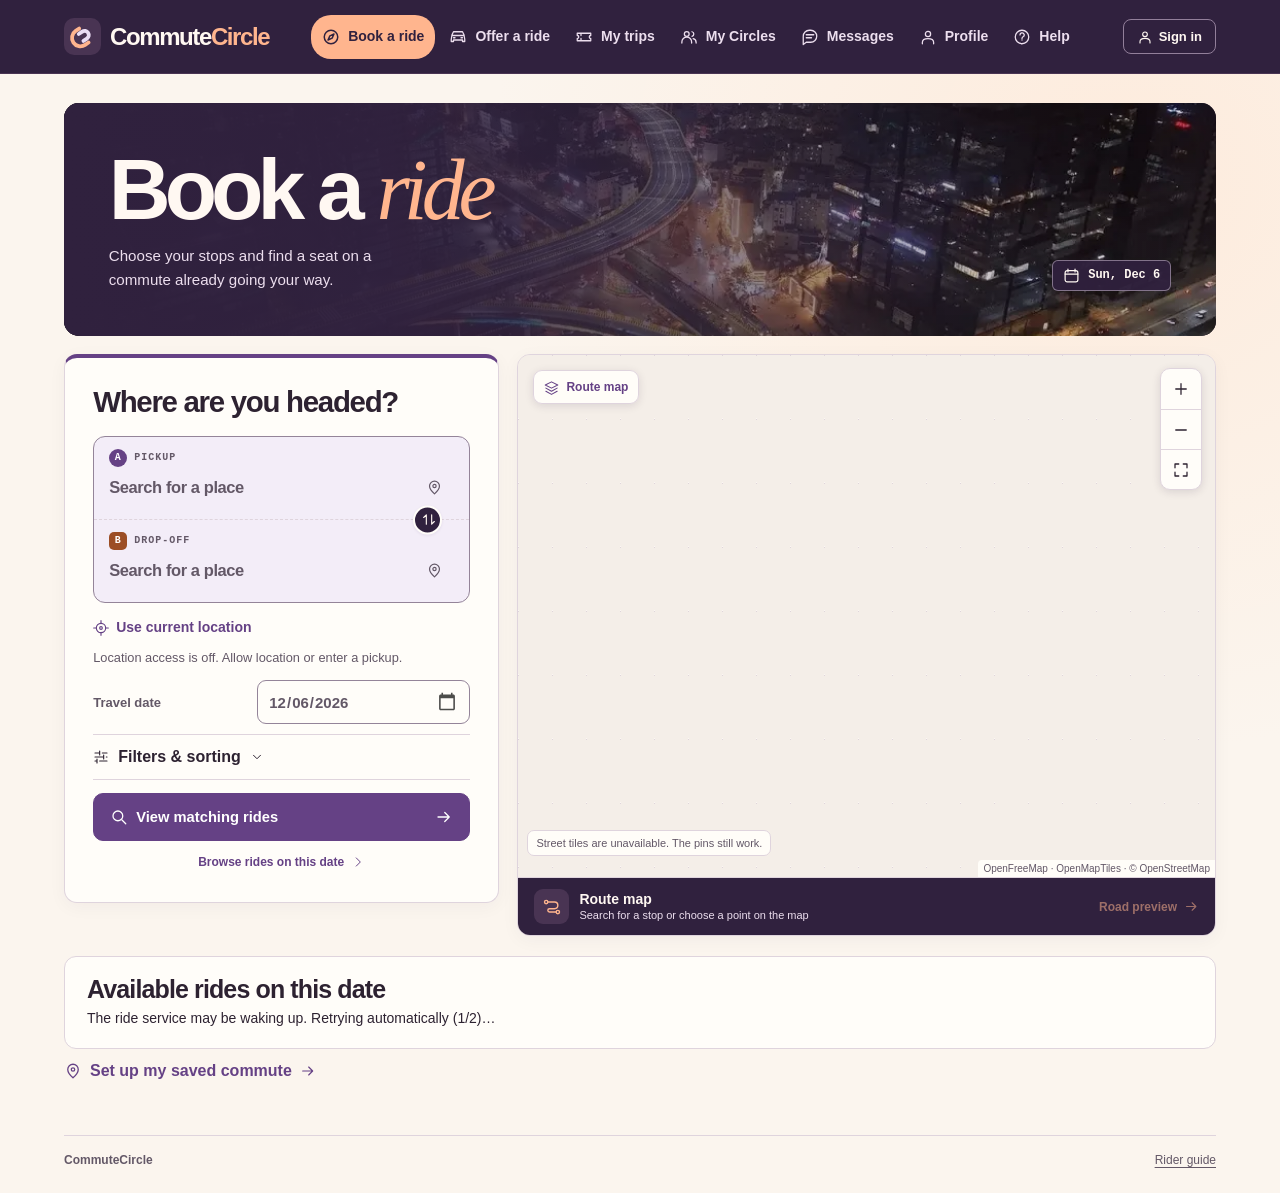
==== commit 6a17d5e0: "Publish the CommuteCircle plum and apricot theme from 8e57c42e" ====
--- a/commutecircle/index.html
+++ b/commutecircle/index.html
@@ -3,21 +3,21 @@
 <head>
   <meta charset="utf-8">
   <meta name="viewport" content="width=device-width, initial-scale=1, viewport-fit=cover">
-  <meta name="theme-color" content="#142e28">
+  <meta name="theme-color" content="#30213e">
   <meta name="referrer" content="no-referrer">
   <meta name="description" content="Find a seat along your commute, offer a ride and manage your trips with CommuteCircle.">
   <title>Find a ride · CommuteCircle</title>
-  <link rel="icon" href="./releases/eff2bba1c3cc448d/assets/mark.svg" type="image/svg+xml">
-  <link rel="stylesheet" href="./releases/eff2bba1c3cc448d/styles/foundation.css">
-  <link rel="stylesheet" href="./releases/eff2bba1c3cc448d/styles/planner.css">
-  <link rel="stylesheet" href="./releases/eff2bba1c3cc448d/styles/screens.css">
-  <link rel="stylesheet" href="./releases/eff2bba1c3cc448d/styles/responsive.css">
-  <link rel="stylesheet" href="./releases/eff2bba1c3cc448d/styles/commute.css">
-  <link rel="stylesheet" href="./releases/eff2bba1c3cc448d/styles/sharing.css">
-  <link rel="stylesheet" href="./releases/eff2bba1c3cc448d/styles/controls.css">
-  <link rel="stylesheet" href="./releases/eff2bba1c3cc448d/styles/messages.css">
-  <link rel="stylesheet" href="./releases/eff2bba1c3cc448d/styles/workspace.css">
-  <script type="module" src="./releases/eff2bba1c3cc448d/app/main.js"></script>
+  <link rel="icon" href="./releases/9ea77c530f6d8294/assets/mark.svg" type="image/svg+xml">
+  <link rel="stylesheet" href="./releases/9ea77c530f6d8294/styles/foundation.css">
+  <link rel="stylesheet" href="./releases/9ea77c530f6d8294/styles/planner.css">
+  <link rel="stylesheet" href="./releases/9ea77c530f6d8294/styles/screens.css">
+  <link rel="stylesheet" href="./releases/9ea77c530f6d8294/styles/responsive.css">
+  <link rel="stylesheet" href="./releases/9ea77c530f6d8294/styles/commute.css">
+  <link rel="stylesheet" href="./releases/9ea77c530f6d8294/styles/sharing.css">
+  <link rel="stylesheet" href="./releases/9ea77c530f6d8294/styles/controls.css">
+  <link rel="stylesheet" href="./releases/9ea77c530f6d8294/styles/messages.css">
+  <link rel="stylesheet" href="./releases/9ea77c530f6d8294/styles/workspace.css">
+  <script type="module" src="./releases/9ea77c530f6d8294/app/main.js"></script>
 </head>
 <body>
   <a class="skip" href="#main">Skip to content</a>
--- a/commutecircle/releases/9ea77c530f6d8294/styles/planner.css
+++ b/commutecircle/releases/9ea77c530f6d8294/styles/planner.css
@@ -0,0 +1,542 @@
+.find-layout {
+  display: grid;
+  grid-template-columns: minmax(292px, .84fr) minmax(0, 1.85fr);
+  gap: 18px;
+  align-items: stretch
+}
+
+.planner-card {
+  padding: clamp(19px, 2vw, 29px);
+  z-index: 3;
+  position: relative
+}
+
+.section-index {
+  font-size: 10px;
+  letter-spacing: .12em
+}
+
+.form-title {
+  margin: 10px 0 19px
+}
+
+.form-title h2 {
+  font-size: clamp(1.35rem, 2.1vw, 1.85rem)
+}
+
+.stop-stack {
+  display: grid;
+  gap: 12px;
+  position: relative
+}
+
+.place-field {
+  position: relative;
+  min-width: 0;
+  border: 1px solid var(--control-edge);
+  border-radius: 12px;
+  padding: 11px 13px 9px;
+  background: linear-gradient(130deg, var(--bg), var(--paper))
+}
+
+.place-field.is-searching { z-index: 21 }
+
+.place-field:focus-within {
+  border-color: var(--focus);
+  outline: 2px solid var(--focus);
+  outline-offset: -2px
+}
+
+.place-field>label {
+  display: flex;
+  align-items: center;
+  gap: 7px;
+  color: var(--muted);
+  font: 700 10px/1.4 ui-monospace, monospace;
+  letter-spacing: .1em;
+  text-transform: uppercase
+}
+
+.point-key {
+  display: inline-grid;
+  place-items: center;
+  width: 18px;
+  height: 18px;
+  border-radius: 50%;
+  font: 700 10px/1 ui-monospace, monospace;
+  color: white;
+  background: var(--brand)
+}
+
+.point-key.dropoff {
+  border-radius: 5px;
+  background: var(--dropoff)
+}
+
+.place-entry {
+  display: flex;
+  align-items: center;
+  gap: 4px
+}
+
+.place-entry input {
+  min-height: 31px;
+  padding: 3px 0;
+  font-size: 16.5px;
+  letter-spacing: -.025em;
+  font-weight: 650;
+  background: transparent;
+  border: 0;
+  border-radius: 0;
+  outline-offset: 0
+}
+
+.place-sub {
+  display: block;
+  color: var(--muted);
+  font-size: 11.5px;
+  line-height: 1.35;
+  text-overflow: ellipsis;
+  overflow: hidden;
+  white-space: nowrap
+}
+
+.swap-btn {
+  position: absolute;
+  z-index: 2;
+  right: 37px;
+  top: 50%;
+  transform: translateY(-50%);
+  width: 29px;
+  height: 29px;
+  border-radius: 50%;
+  background: var(--paper);
+  border: 1px solid var(--edge);
+  display: grid;
+  place-items: center;
+  color: var(--brand);
+  box-shadow: 0 1px 3px #30213e13
+}
+
+.date-row {
+  display: flex;
+  align-items: center;
+  gap: 9px;
+  padding: 12px 0;
+  margin: 6px 0 8px;
+  font-size: 12.5px;
+  font-weight: 650;
+  color: var(--muted)
+}
+
+.date-row>span {
+  white-space: nowrap
+}
+
+.date-row select {
+  width: auto;
+  min-width: 0;
+  min-height: 34px;
+  border: none;
+  background: transparent;
+  padding: 3px;
+  flex: 1;
+  text-align: right;
+  font-size: 13px;
+  font-weight: 650
+}
+
+.planner-card .primary {
+  min-height: 46px
+}
+
+.planner-card .primary .icon:last-child {
+  margin-left: auto
+}
+
+.planner-card .primary {
+  justify-content: flex-start
+}
+
+.browse-all {
+  font-size: 12px;
+  color: var(--brand);
+  width: 100%;
+  padding: 12px 0 0
+}
+
+.planner-card .notice {
+  margin-bottom: 8px
+}
+
+.suggestions {
+  position: absolute;
+  z-index: 20;
+  background: var(--paper);
+  border: 1px solid var(--edge);
+  border-radius: 12px;
+  box-shadow: 0 12px 36px #30213e29;
+  left: -1px;
+  right: -1px;
+  top: calc(100% + 3px);
+  display: flex;
+  flex-direction: column;
+  max-height: min(420px, 55vh);
+  max-height: min(420px, 55dvh);
+  overflow: hidden
+}
+
+.suggestions[hidden] { display: none }
+.suggestions.is-above { top: auto; bottom: calc(100% + 3px) }
+.place-entry input:focus-visible { outline: none }
+.suggestions [role=listbox] { min-height: 0; overflow-y: auto; overscroll-behavior: contain; scrollbar-gutter: stable }
+
+.suggestions [role=option] {
+  display: flex;
+  align-items: flex-start;
+  gap: 10px;
+  width: 100%;
+  text-align: left;
+  color: var(--ink);
+  padding: 12px 14px;
+  border: 0;
+  background: transparent;
+  font: inherit;
+  line-height: 1.4;
+  border-radius: 0
+}
+.suggestions [role=option]>.icon { flex: 0 0 16px; margin-top: 3px }
+
+.suggestions [role=option]:hover,
+.suggestions [aria-selected=true] {
+  background: var(--brand-tint)
+}
+
+.suggestions [role=option]>span {
+  min-width: 0;
+  flex: 1;
+  overflow-wrap: anywhere
+}
+
+.suggestions [role=option] b,
+.suggestions [role=option] small {
+  display: block
+}
+
+.suggestions small {
+  color: var(--muted);
+  font-size: 11px;
+  overflow: hidden;
+  text-overflow: ellipsis;
+  white-space: nowrap
+}
+
+.lookup-note {
+  font-size: 13px;
+  padding: 12px
+}
+
+.lookup-actions {
+  display: grid;
+  flex: 0 0 auto;
+  gap: 5px;
+  border-top: 1px solid var(--edge);
+  padding: 10px 12px;
+  background: var(--soft)
+}
+.lookup-actions [data-hint] { padding: 0; white-space: normal; line-height: 1.4 }
+.lookup-actions [data-hint]:empty { display: none }
+
+.lookup-actions button {
+  border: 0;
+  background: transparent;
+  color: var(--brand);
+  display: flex;
+  align-items: center;
+  gap: 8px;
+  font-size: 12px;
+  padding: 8px 0;
+  text-align: left;
+  width: 100%
+}
+.lookup-actions button>.icon { flex: 0 0 14px }
+
+.atlas {
+  position: relative;
+  z-index: 1;
+  min-width: 0;
+  display: flex;
+  flex-direction: column;
+  background: var(--map-ground);
+  border: 1px solid var(--edge);
+  border-radius: 19px;
+  overflow: hidden;
+  box-shadow: var(--shadow)
+}
+
+.atlas .canvas {
+  flex: 1;
+  min-height: 305px;
+  width: 100%;
+  background-color: var(--map-ground);
+  background-image: linear-gradient(32deg, #fffdf999 1px, transparent 1px), linear-gradient(118deg, #c8b9ca77 1px, transparent 1px);
+  background-size: 34px 64px
+}
+
+.atlas .leaflet-tile-pane {
+  filter: saturate(.69) contrast(.93) brightness(1.025)
+}
+
+.atlas-badge,
+.atlas-controls,
+.atlas-attribution,
+.map-message {
+  position: absolute;
+  z-index: 450
+}
+
+.atlas-badge {
+  top: 15px;
+  left: 15px;
+  border: 1px solid var(--edge);
+  background: #fffdf9f5;
+  box-shadow: 0 2px 9px #30213e20;
+  color: var(--brand);
+  border-radius: 9px;
+  display: flex;
+  align-items: center;
+  gap: 7px;
+  padding: 7px 10px;
+  font-weight: 650;
+  font-size: 12px;
+  pointer-events: none
+}
+
+.atlas-controls {
+  right: 13px;
+  top: 13px;
+  display: grid;
+  background: var(--paper);
+  border: 1px solid var(--edge);
+  border-radius: 10px;
+  box-shadow: 0 2px 9px #30213e22;
+  overflow: hidden
+}
+
+.map-tool {
+  height: 34px;
+  width: 35px;
+  border: 0;
+  background: transparent;
+  color: var(--ink)
+}
+
+.map-tool+.map-tool {
+  border-top: 1px solid var(--edge)
+}
+
+.map-tool:hover {
+  background: var(--brand-tint)
+}
+
+.atlas-attribution {
+  bottom: 58px;
+  right: 0;
+  border-radius: 4px 0 0 0;
+  background: #fffdf9f5;
+  font: 10px/1.5 Arial, sans-serif;
+  padding: 1px 5px;
+  color: var(--muted)
+}
+
+.atlas-footer {
+  min-height: 58px;
+  display: flex;
+  align-items: center;
+  justify-content: space-between;
+  gap: 6px;
+  padding: 8px 16px;
+  border-top: 1px solid var(--edge);
+  background: var(--paper);
+  z-index: 460
+}
+
+.atlas-caption {
+  display: flex;
+  align-items: center;
+  gap: 10px;
+  min-width: 0
+}
+
+.atlas-caption b,
+.atlas-caption small {
+  display: block;
+  line-height: 1.3
+}
+
+.atlas-caption b {
+  font-size: 14px
+}
+
+.atlas-caption small {
+  font-size: 11px;
+  color: var(--muted)
+}
+
+.route-symbol {
+  width: 35px;
+  height: 35px;
+  border-radius: 9px
+}
+
+.atlas-footer .text-btn {
+  font-size: 12px;
+  white-space: nowrap
+}
+
+.map-message:not(:empty) {
+  bottom: 79px;
+  left: 9px;
+  max-width: calc(100% - 18px);
+  background: #fffdf9f5;
+  border: 1px solid var(--edge);
+  color: var(--muted);
+  border-radius: 7px;
+  padding: 4px 8px;
+  font-size: 11px
+}
+
+.route-marker {
+  background: transparent !important;
+  border: 0 !important;
+  cursor: grab !important
+}
+
+.map-marker-body {
+  position: absolute;
+  top: 2px;
+  left: 2px;
+  display: grid;
+  place-items: center;
+  width: 38px;
+  height: 38px;
+  border: 3px solid white;
+  border-radius: 50% 50% 50% 6px;
+  transform: rotate(-45deg);
+  background: var(--brand);
+  box-shadow: 0 2px 7px #30213e55
+}
+
+.map-marker-body>span {
+  transform: rotate(45deg);
+  color: white;
+  font: 700 16px/1 Arial, sans-serif
+}
+
+.route-marker i {
+  position: absolute;
+  bottom: 0;
+  left: 15px;
+  width: 12px;
+  height: 5px;
+  border-radius: 50%;
+  background: #30213e4f
+}
+
+.finish .map-marker-body {
+  background: var(--dropoff)
+}
+
+.atlas .leaflet-tooltip.stop-label {
+  background: #fffdf9f5;
+  border: 1px solid var(--edge);
+  color: var(--ink);
+  border-radius: 6px;
+  box-shadow: 0 2px 6px #30213e1e;
+  padding: 4px 7px;
+  font: 650 11px/1.25 inherit;
+  max-width: 150px;
+  white-space: normal
+}
+
+.atlas .leaflet-tooltip:before {
+  display: none
+}
+
+.corridors {
+  margin: 21px 0 0;
+  display: flex;
+  align-items: center;
+  gap: 26px;
+  border-top: 1px solid var(--edge);
+  padding-top: 21px
+}
+
+.corridors h2 {
+  font-size: 20px;
+  letter-spacing: -.035em;
+  margin-top: 3px
+}
+
+.corridor-links {
+  display: flex;
+  gap: 12px;
+  flex: 1;
+  max-width: 790px
+}
+
+.corridor {
+  display: flex;
+  align-items: center;
+  gap: 10px;
+  padding: 11px 13px;
+  flex: 1;
+  text-align: left;
+  background: var(--paper);
+  border: 1px solid var(--edge);
+  border-radius: 12px;
+  min-width: 0
+}
+
+.corridor:hover {
+  border-color: var(--control-edge);
+  background: var(--paper)
+}
+
+.corridor-icon {
+  height: 35px;
+  width: 35px;
+  border-radius: 9px
+}
+
+.corridor-icon.warm {
+  background: var(--accent-soft);
+  color: var(--dropoff)
+}
+
+.corridor b,
+.corridor small {
+  display: block
+}
+
+.corridor b {
+  font-size: 14px
+}
+
+.corridor small {
+  color: var(--muted);
+  font-size: 11px
+}
+
+.corridor>.icon {
+  margin-left: auto
+}
+
+.pickup-location {
+  display: flex;
+  flex-wrap: wrap;
+  align-items: center;
+  gap: .25rem .65rem;
+  margin: .35rem 0 .65rem;
+}
+.pickup-location small { color: var(--muted); }
--- a/commutecircle/releases/9ea77c530f6d8294/styles/screens.css
+++ b/commutecircle/releases/9ea77c530f6d8294/styles/screens.css
@@ -0,0 +1,617 @@
+.result-toolbar,
+.trip-tools,
+.trip-card-top,
+.ride-card-head,
+.ride-foot,
+.ride-main,
+.fare-line,
+.ticket-head,
+.stop-heading,
+.review-row {
+  display: flex;
+  align-items: center;
+  justify-content: space-between;
+  gap: 12px
+}
+
+.result-toolbar {
+  margin: 8px 0 16px;
+  justify-content: flex-start;
+  flex-wrap: wrap
+}
+
+.result-list {
+  display: grid;
+  grid-template-columns: repeat(2, minmax(0, 1fr));
+  gap: 14px
+}
+
+.result-list>.empty {
+  grid-column: 1/-1
+}
+
+.ride-card {
+  padding: 20px
+}
+
+.ride-main {
+  margin: 18px 0;
+  align-items: flex-start
+}
+
+.itinerary {
+  min-width: 0;
+  display: grid;
+  gap: 11px
+}
+
+.itinerary>div {
+  position: relative;
+  display: grid;
+  align-items: center;
+  grid-template-columns: 67px 10px 1fr;
+  gap: 8px;
+  font-size: 15px;
+  line-height: 1.3
+}
+
+.itinerary time {
+  font-size: 12px;
+  color: var(--muted);
+  font-variant-numeric: tabular-nums
+}
+
+.itinerary i,
+.stop-list li>i {
+  width: 9px;
+  height: 9px;
+  border-radius: 50%;
+  border: 2px solid var(--brand);
+  background: var(--soft);
+  position: relative
+}
+
+.itinerary div:first-child i:after {
+  content: "";
+  position: absolute;
+  width: 2px;
+  height: 20px;
+  left: 1.5px;
+  top: 7px;
+  background: var(--control-edge)
+}
+
+.itinerary div:last-child i,
+.stop-list i.last {
+  border-color: var(--dropoff);
+  border-radius: 2px
+}
+
+.card-price {
+  text-align: right;
+  white-space: nowrap
+}
+
+.card-price b {
+  font-size: 24px;
+  line-height: 1.2
+}
+
+.card-price small {
+  display: block;
+  color: var(--muted)
+}
+
+.ride-foot {
+  border-top: 1px solid var(--edge);
+  padding-top: 12px;
+  justify-content: flex-start;
+  gap: 15px;
+  flex-wrap: wrap
+}
+
+.ride-foot>span {
+  display: inline-flex;
+  align-items: center;
+  gap: 5px;
+  font-size: 12px;
+  color: var(--muted)
+}
+
+.ride-foot>a {
+  margin-left: auto;
+  font-size: 13px
+}
+
+.route-h1 {
+  font-size: clamp(2rem, 3.5vw, 3rem)
+}
+
+.route-h1>span {
+  color: var(--brand)
+}
+
+.details-grid,
+.checkout-layout,
+.offer-layout,
+.help-layout {
+  display: grid;
+  grid-template-columns: minmax(0, 1.48fr) minmax(280px, 1fr);
+  gap: 18px;
+  align-items: start
+}
+
+.booking-summary,
+.summary-note,
+.checkout-pay {
+  position: sticky;
+  top: 15px
+}
+
+.booking-summary .field,
+.checkout-pay .ledger {
+  margin: 14px 0
+}
+
+.booking-summary h2,
+.summary-note h2,
+.accent-panel h2 {
+  margin-top: 7px
+}
+
+.booking-summary .primary,
+.checkout-pay .primary,
+.summary-note .primary {
+  margin-top: 13px
+}
+
+.stop-list {
+  list-style: none;
+  padding: 0;
+  margin: 0
+}
+
+.stop-list li {
+  display: grid;
+  grid-template-columns: 70px 13px 1fr;
+  column-gap: 11px;
+  align-items: baseline;
+  position: relative;
+  padding: 0 0 20px
+}
+
+.stop-list li:last-child {
+  padding-bottom: 0
+}
+
+.stop-list li:not(:last-child):before {
+  content: "";
+  position: absolute;
+  left: 85px;
+  width: 2px;
+  top: 16px;
+  bottom: -10px;
+  background: var(--control-edge)
+}
+
+.stop-time,
+.stop-list small {
+  font-size: 12px;
+  color: var(--muted)
+}
+
+.stop-list small {
+  display: block
+}
+
+.stop-list .muted-stop {
+  color: var(--muted)
+}
+
+.fare-line {
+  padding: 13px 0 6px;
+  border-top: 1px solid var(--edge);
+  font-size: 14px
+}
+
+.fare-line b {
+  font-size: 25px;
+  line-height: 1.15
+}
+
+.specs,
+.policy-rows {
+  margin: 15px 0 0
+}
+
+.specs>div,
+.policy-rows>div {
+  display: flex;
+  align-items: center;
+  justify-content: space-between;
+  gap: 10px;
+  font-size: 14px;
+  border-top: 1px solid var(--edge);
+  padding: 9px 0
+}
+
+dt {
+  color: var(--muted)
+}
+
+dd {
+  margin: 0;
+  font-weight: 650
+}
+
+.caps {
+  text-transform: capitalize
+}
+
+.policy {
+  border-top: 1px solid var(--edge);
+  margin-top: 14px;
+  padding-top: 12px
+}
+
+summary {
+  cursor: pointer;
+  list-style: none
+}
+
+summary::-webkit-details-marker {
+  display: none
+}
+
+.policy summary,
+.meeting summary,
+.faq summary {
+  display: flex;
+  align-items: center;
+  gap: 8px;
+  font-weight: 630
+}
+
+.policy summary {
+  font-size: 13px
+}
+
+.policy summary>.icon:last-child,
+.meeting summary>.icon:last-child,
+.faq summary>.icon {
+  margin-left: auto
+}
+
+.policy-rows>div {
+  font-size: 12px
+}
+
+.policy-rows dd {
+  text-align: right
+}
+
+.meeting summary>span {
+  display: flex;
+  align-items: center;
+  gap: 7px
+}
+
+.meeting .btn {
+  margin: 12px 0
+}
+
+.meeting [data-feedback] {
+  white-space: pre-line;
+  overflow-wrap: anywhere
+}
+
+.ticket-head {
+  padding-bottom: 20px;
+  border-bottom: 1px dashed var(--control-edge)
+}
+
+.ticket-route {
+  display: grid;
+  grid-template-columns: 25px 1fr;
+  gap: 13px 8px;
+  align-items: center;
+  padding: 20px 0
+}
+
+.ledger {
+  display: grid;
+  grid-template-columns: 1fr auto;
+  gap: 8px;
+  color: var(--muted);
+  font-size: 14px
+}
+
+.ledger b {
+  color: var(--ink);
+  text-align: right
+}
+
+.hold-clock {
+  display: flex;
+  align-items: center;
+  justify-content: center;
+  gap: 6px;
+  border-radius: 8px;
+  padding: 8px;
+  background: var(--warning-soft);
+  font-size: 14px
+}
+
+.cancel {
+  color: var(--danger)
+}
+
+.checkout-pay>.text-btn {
+  display: flex;
+  margin: 10px auto 0
+}
+
+.step-no {
+  width: 28px;
+  height: 28px;
+  border-radius: 7px;
+  font: 650 12px/1 ui-monospace, monospace
+}
+
+.form-grid {
+  display: grid;
+  grid-template-columns: 1fr 1fr;
+  gap: 12px
+}
+
+.span-2 {
+  grid-column: 1/-1
+}
+
+.offer-stop {
+  border-top: 1px solid var(--edge);
+  padding: 13px 0
+}
+
+.stop-fields {
+  display: grid;
+  grid-template-columns: minmax(0, 1.8fr) 1fr 1fr;
+  gap: 8px;
+  margin-top: 7px
+}
+
+.stop-heading {
+  justify-content: flex-start;
+  font-size: 14px
+}
+
+.stop-heading .icon-only {
+  margin-left: auto
+}
+
+.panel-intro {
+  font-size: 14px
+}
+
+.checkline {
+  display: flex;
+  align-items: center;
+  gap: 8px;
+  font-size: 14px;
+  margin-bottom: 12px
+}
+
+.checkline input {
+  width: 18px;
+  height: 18px;
+  accent-color: var(--brand)
+}
+
+.note-box {
+  display: flex;
+  align-items: flex-start;
+  gap: 8px;
+  background: var(--soft);
+  border-radius: 9px;
+  padding: 10px;
+  font-size: 13px
+}
+
+.note-box .icon {
+  margin-top: 2px
+}
+
+.trip-tools {
+  margin-bottom: 15px;
+  flex-wrap: wrap
+}
+
+.tabs {
+  display: flex;
+  padding: 3px;
+  gap: 2px;
+  background: var(--soft);
+  border-radius: 11px
+}
+
+.tabs a {
+  display: inline-flex;
+  align-items: center;
+  gap: 6px;
+  padding: 7px 13px;
+  font-weight: 620;
+  font-size: 13px;
+  border-radius: 8px
+}
+
+.tabs a[aria-current=page] {
+  background: var(--paper);
+  color: var(--brand);
+  box-shadow: 0 1px 4px #30213e1a
+}
+
+.trip-list {
+  display: grid;
+  gap: 12px
+}
+
+.trip-card h2 {
+  margin-top: 10px
+}
+
+.trip-card-top .eyebrow {
+  margin: 0
+}
+
+.passengers {
+  margin-top: 15px;
+  border-top: 1px solid var(--edge);
+  padding-top: 10px;
+  font-size: 14px
+}
+
+.passenger-row {
+  padding: 10px 0;
+  border-top: 1px solid var(--edge);
+  margin-top: 8px
+}
+
+.passenger-row small {
+  display: block;
+  color: var(--muted);
+  margin: 3px 0 8px
+}
+
+.circles-grid .stack,
+.circles-grid .panel,
+.circle-row {
+  min-width: 0;
+  overflow-wrap: anywhere
+}
+
+.circle-invitation {
+  margin-top: 16px;
+  padding: clamp(12px, 3vw, 20px);
+  border: 1px solid var(--edge);
+  border-radius: 14px;
+  background: linear-gradient(125deg, var(--soft) 50%, var(--accent-soft));
+  scroll-margin-block: 18vh
+}
+
+.circle-invitation .panel-cap,
+.circle-invitation .invitation-message p {
+  margin: 0
+}
+
+.invitation-message {
+  display: grid;
+  grid-template-columns: minmax(0, 1fr);
+  gap: 10px;
+  margin-top: 12px;
+  line-height: 1.5
+}
+
+.invitation-message a {
+  color: var(--brand);
+  text-decoration: underline
+}
+
+.invitation-message code {
+  display: block;
+  padding: 10px 12px;
+  border: 1px solid var(--edge);
+  border-radius: 8px;
+  background: var(--paper);
+  white-space: normal;
+  overflow-wrap: anywhere;
+  user-select: all
+}
+
+.circle-invitation [data-copy-status]:empty {
+  margin: 0
+}
+
+.review-row {
+  margin-top: 14px;
+  justify-content: flex-start;
+  align-items: end
+}
+
+.review-row select {
+  width: auto
+}
+
+.previous {
+  margin-top: 16px
+}
+
+.faq {
+  border-top: 1px solid var(--edge);
+  padding: 13px 0
+}
+
+.faq>p {
+  color: var(--muted);
+  font-size: 14px
+}
+
+.accent-panel {
+  background: var(--brand-tint)
+}
+
+.accent-panel form,
+.accent-panel .btn {
+  margin: 12px 0
+}
+
+.lab-panel {
+  max-width: 720px
+}
+
+.lab-rider {
+  display: flex;
+  align-items: center;
+  gap: 11px;
+  padding: 15px 0;
+  border-bottom: 1px solid var(--edge)
+}
+
+.lab-rider small {
+  display: block
+}
+
+.lab-rider .button-row {
+  margin-left: auto
+}
+
+.avatar {
+  width: 35px;
+  height: 35px;
+  display: grid;
+  place-items: center;
+  border-radius: 50%;
+  background: var(--soft);
+  font-weight: bold
+}
+
+.dialog {
+  width: min(390px, 90vw);
+  color: var(--ink);
+  border: 1px solid var(--edge);
+  padding: 24px;
+  border-radius: 16px;
+  background: var(--paper);
+  box-shadow: 0 15px 65px #30213e44
+}
+
+.dialog::backdrop {
+  background: #30213e66
+}
+
+.dialog p {
+  margin: 13px 0 20px
+}
+
+.dialog .button-row {
+  justify-content: flex-end
+}
--- a/commutecircle/releases/9ea77c530f6d8294/styles/responsive.css
+++ b/commutecircle/releases/9ea77c530f6d8294/styles/responsive.css
@@ -0,0 +1,437 @@
+@media(min-width:1500px) {
+
+  .top-inner,
+  main,
+  .footer {
+    width: min(1320px, 90%)
+  }
+}
+
+@media(max-width:950px) {
+
+  .top-inner,
+  main,
+  .footer {
+    width: calc(100% - 48px)
+  }
+
+  .top-inner {
+    gap: 12px
+  }
+
+  .primary-nav {
+    gap: 0
+  }
+
+  .primary-nav a {
+    padding: 8px 10px;
+    font-size: 13px
+  }
+
+  .find-layout {
+    grid-template-columns: minmax(285px, .9fr) minmax(0, 1.45fr);
+    gap: 14px
+  }
+
+  .planner-card {
+    padding: 18px
+  }
+
+  .corridors {
+    gap: 16px
+  }
+
+  .corridor-links {
+    gap: 8px
+  }
+
+  .result-list {
+    grid-template-columns: 1fr
+  }
+
+  .offer-layout {
+    grid-template-columns: 1.35fr 1fr
+  }
+
+  .stop-fields {
+    grid-template-columns: 1fr 1fr
+  }
+
+  .stop-fields>label:first-child {
+    grid-column: 1/-1
+  }
+}
+
+@media(max-width:720px) {
+  body {
+    padding-bottom: calc(63px + env(safe-area-inset-bottom))
+  }
+
+  .topbar {
+    z-index: 660
+  }
+
+  .top-inner,
+  main,
+  .footer {
+    width: calc(100% - 32px)
+  }
+
+  .top-inner {
+    min-height: 59px;
+    justify-content: space-between
+  }
+
+  .brand {
+    font-size: 21px
+  }
+
+  .brand-mark {
+    width: 32px;
+    height: 32px
+  }
+
+  .primary-nav {
+    position: fixed;
+    z-index: 1000;
+    bottom: 0;
+    left: 0;
+    right: 0;
+    justify-content: space-around;
+    gap: 2px;
+    padding: 5px 5px calc(5px + env(safe-area-inset-bottom));
+    background: var(--night);
+    border-top: 1px solid var(--edge);
+    box-shadow: 0 -3px 16px #30213e15
+  }
+
+  .primary-nav a {
+    flex: 1;
+    flex-direction: column;
+    gap: 2px;
+    padding: 6px 3px;
+    font-size: 11px;
+    border-radius: 9px;
+    min-height: 46px
+  }
+
+  main {
+    padding-top: 22px
+  }
+
+  .page-head {
+    margin-bottom: 15px
+  }
+
+  .page-head>p {
+    font-size: 14px
+  }
+
+  .eyebrow {
+    font-size: 9.5px
+  }
+
+  h1 {
+    font-size: 38px;
+    line-height: 1.1
+  }
+
+  .mode {
+    font-size: 10.5px
+  }
+
+  .find-layout,
+  .details-grid,
+  .offer-layout,
+  .checkout-layout,
+  .help-layout {
+    grid-template-columns: 1fr;
+    gap: 12px
+  }
+
+  .atlas {
+    grid-row: 1
+  }
+
+  .atlas .canvas {
+    min-height: 0;
+    height: clamp(195px, 28vh, 260px);
+    flex: none
+  }
+
+  .atlas-footer {
+    min-height: 49px;
+    padding: 6px 10px
+  }
+
+  .atlas-attribution {
+    bottom: 49px
+  }
+
+  .atlas-badge {
+    top: 9px;
+    left: 9px
+  }
+
+  .atlas-controls {
+    top: 7px;
+    right: 7px
+  }
+
+  .map-tool {
+    width: 32px;
+    height: 31px
+  }
+
+  .atlas .leaflet-tooltip.stop-label {
+    font-size: 10px;
+    max-width: 92px
+  }
+
+  .map-message:not(:empty) {
+    bottom: 67px
+  }
+
+  .atlas-caption small {
+    font-size: 10px
+  }
+
+  .planner-card {
+    padding: 16px
+  }
+
+  .form-title {
+    margin: 4px 0 12px
+  }
+
+  .form-title h2 {
+    font-size: 22px
+  }
+
+  .stop-stack {
+    gap: 8px
+  }
+
+  .place-field {
+    padding: 7px 11px
+  }
+
+  .place-entry input {
+    font-size: 16px
+  }
+
+  .place-field>label {
+    font-size: 9px
+  }
+
+  .date-row {
+    margin: 1px 0;
+    padding: 7px 0
+  }
+
+  .corridors {
+    display: block;
+    padding-top: 14px;
+    margin-top: 16px
+  }
+
+  .corridors h2 {
+    font-size: 18px
+  }
+
+  .corridor-links {
+    margin-top: 9px;
+    display: grid;
+    grid-template-columns: 1fr 1fr
+  }
+
+  .corridor {
+    padding: 8px;
+    gap: 5px
+  }
+
+  .corridor-icon {
+    display: none
+  }
+
+  .corridor b {
+    font-size: 12px
+  }
+
+  .corridor small {
+    font-size: 10px
+  }
+
+  .summary-note,
+  .checkout-pay,
+  .booking-summary {
+    position: static
+  }
+
+  .details-grid .booking-summary {
+    grid-row: 1
+  }
+
+  .result-toolbar {
+    gap: 6px
+  }
+
+  .result-toolbar .meta {
+    font-size: 12px
+  }
+
+  .ride-card {
+    padding: 16px
+  }
+
+  .ride-foot {
+    gap: 7px
+  }
+
+  .trip-tools {
+    gap: 7px
+  }
+
+  .tabs a {
+    padding: 6px 10px
+  }
+
+  .footer {
+    padding-bottom: 14px
+  }
+
+  .panel {
+    padding: 17px
+  }
+
+  .btn {
+    min-height: 43px
+  }
+
+  .ride-card .itinerary>div {
+    grid-template-columns: 56px 9px 1fr;
+    gap: 6px;
+    font-size: 14px
+  }
+}
+
+@media(max-width:370px) {
+
+  .top-inner,
+  main,
+  .footer {
+    width: calc(100% - 22px)
+  }
+
+  .card-price b {
+    font-size: 21px
+  }
+
+  .atlas-footer .route-symbol {
+    display: none
+  }
+
+  .mode {
+    padding: 4px 6px
+  }
+
+  .tab-tools {
+    flex-wrap: wrap
+  }
+}
+
+@media(prefers-reduced-motion:reduce) {
+
+  *,
+  *:before,
+  *:after {
+    animation-duration: .01ms !important;
+    transition-duration: .01ms !important;
+    scroll-behavior: auto !important
+  }
+}
+
+.account-btn {
+  display: flex;
+  align-items: center;
+  gap: 6px;
+  border: 1px solid var(--control-edge);
+  border-radius: 22px;
+  background: var(--paper);
+  padding: 7px 13px;
+  font-size: 13px;
+  color: var(--brand);
+  font-weight: 660
+}
+
+.auto-results {
+  margin-top: 18px;
+  padding: 14px 19px;
+  border: 1px solid var(--edge);
+  border-radius: 12px;
+  background: var(--soft);
+  font-size: 14px;
+  color: var(--ink)
+}
+
+.auto-heading {
+  display: flex;
+  gap: 8px;
+  justify-content: space-between;
+  margin-bottom: 5px
+}
+
+.auto-heading>span {
+  font-size: 12px;
+  color: var(--muted)
+}
+
+.match-chip {
+  display: inline-flex;
+  background: var(--paper);
+  border: 1px solid var(--edge);
+  border-radius: 8px;
+  padding: 6px 9px;
+  margin: 2px 7px 2px 0;
+  font-weight: 600;
+  font-size: 13px
+}
+
+.access .btn+.btn {
+  margin-left: 5px
+}
+
+.atlas .leaflet-tile-pane {
+  filter: none
+}
+
+.atlas .leaflet-tooltip.stop-label {
+  font-family: inherit;
+  font-size: 12px;
+  font-weight: 650;
+  line-height: 1.25
+}
+
+.atlas .leaflet-tooltip.stop-label {
+  width: max-content;
+  max-width: 150px
+}
+
+.checkout-layout+.meeting {
+  margin-top: 16px
+}
+
+.stop-fields .place-field {
+  padding: 7px 10px;
+  min-width: 0
+}
+
+.stop-fields {
+  align-items: end
+}
+
+@media(max-width:950px) {
+  .stop-fields>.place-field {
+    grid-column: 1/-1
+  }
+}
--- a/commutecircle/releases/9ea77c530f6d8294/styles/commute.css
+++ b/commutecircle/releases/9ea77c530f6d8294/styles/commute.css
@@ -0,0 +1,6 @@
+/* Private commute, filters and conversation screens. */
+.sign-in-card{max-width:480px;margin:28px auto;display:grid;gap:18px;text-align:center;padding:32px}.sign-in-card .empty-icon{margin:auto}.sign-in-card p{line-height:1.65}.search-filters{margin:14px 0;border-top:1px solid var(--edge);border-bottom:1px solid var(--edge);padding:12px 0}.search-filters summary{display:flex;align-items:center;gap:9px;cursor:pointer;font-weight:650}.filter-grid{display:grid;grid-template-columns:repeat(2,minmax(0,1fr));gap:14px;padding-top:18px}.filter-grid .field{min-width:0}.filter-grid input:not([type=checkbox]),.filter-grid select{width:100%;min-width:0}.planner-card .filter-grid{grid-template-columns:1fr}.planner-card .span-2{grid-column:auto}.date-row input{font:inherit;border:0;background:transparent;min-width:0;max-width:160px;color:inherit;padding:5px}.match-reasons{display:flex;gap:10px;flex-wrap:wrap;color:var(--muted);font-size:12px;padding:0 0 15px}.chat-panel{max-width:760px;margin:auto}.messages{min-height:200px;max-height:440px;overflow:auto;display:flex;flex-direction:column;gap:12px;padding:18px 0}.message{padding:12px 16px;max-width:90%;background:var(--soft);border-radius:16px;align-self:flex-start;overflow-wrap:anywhere}.message.mine{background:var(--brand-tint);align-self:flex-end}.message p{white-space:pre-wrap;margin:5px 0;line-height:1.55}.message small{color:var(--muted)}.quick-replies{display:flex;gap:8px;flex-wrap:wrap;margin:12px 0}.quick-replies button{border:1px solid var(--control-edge);background:var(--paper);border-radius:18px;padding:8px 12px;color:var(--brand);font:inherit;font-size:12px;cursor:pointer}.chat-panel textarea{resize:vertical;min-height:85px;width:100%;font:inherit;padding:12px;border:1px solid var(--control-edge);border-radius:10px}.chat-panel [data-chat]{display:grid;gap:12px}.chat-panel [hidden]{display:none}.checkline{line-height:1.5}.checkline input{flex-shrink:0}.fine{line-height:1.6}.panel>.place-field{margin:16px 0}.filter-grid .field small{font-weight:400}.primary-nav{gap:6px}
+@media(max-width:600px){.filter-grid{grid-template-columns:1fr 1fr}.filter-grid .span-2{grid-column:1/-1}.sign-in-card{padding:24px 20px;margin:12px auto}.primary-nav a{font-size:10px}.footer{flex-direction:column;align-items:flex-start;gap:8px}.date-row{flex-wrap:wrap}.chat-panel{padding:18px}}
+
+.booking-alerts{margin-top:20px;max-width:900px}.booking-alerts p{line-height:1.6;overflow-wrap:anywhere}.booking-alerts form{display:grid;gap:14px;margin:18px 0}.booking-alerts .field{max-width:420px}.booking-alerts .btn{justify-self:start}.booking-alerts [hidden]{display:none}.alert-phone{border-top:1px solid var(--edge);padding-top:16px}.alert-phone summary{cursor:pointer;font-weight:650;min-height:44px;display:flex;align-items:center}.alert-history{list-style:none;padding:0;display:grid;gap:12px}.alert-history li{display:grid;gap:4px;font-size:13px}.alert-history span{color:var(--muted)}.receipt-alerts{border-top:1px solid var(--edge);padding-top:16px;margin-top:18px}.receipt-alerts h3{font-size:16px}.receipt-alerts p{font-size:13px;line-height:1.5}
+.profile-actions{display:flex;align-items:center;gap:12px;flex-wrap:wrap}.booking-alerts .fine{text-align:left;margin-block:8px}
--- a/commutecircle/releases/9ea77c530f6d8294/styles/sharing.css
+++ b/commutecircle/releases/9ea77c530f6d8294/styles/sharing.css
@@ -0,0 +1,15 @@
+/* Opt-in trip sharing and private favourites. */
+.sharing-panel{max-width:760px;margin:0 auto;display:grid;gap:18px}.sharing-panel p{line-height:1.65;margin:0}.sharing-panel h2{font-size:24px;line-height:1.3}.sharing-panel input[readonly]{font-size:13px;min-width:0;width:100%;text-overflow:ellipsis}.share-state{padding:14px 16px;background:var(--soft);border-left:3px solid var(--control-edge);border-radius:5px;font-weight:600}.sharing-status{display:flex;justify-content:center;align-items:center;gap:18px;flex-wrap:wrap;padding:12px 20px;background:var(--soft);color:var(--ink);font-size:13px}.sharing-status a{font-weight:650;text-decoration:underline}.sharing-status button{font:inherit;border:1px solid var(--control-edge);border-radius:16px;background:var(--paper);padding:6px 14px;cursor:pointer}.sharing-status[hidden],.sharing-panel [hidden]{display:none}.trusted-contacts{margin-top:24px;max-width:900px}.trusted-contacts>p{line-height:1.65;color:var(--muted)}.contact-row{display:flex;justify-content:space-between;align-items:center;gap:16px;padding:14px 0;border-bottom:1px solid var(--edge);overflow-wrap:anywhere}.contact-row small{display:block;color:var(--muted);margin-top:5px}.trusted-contacts form{margin-top:20px;display:grid;grid-template-columns:1fr 1fr;gap:16px}.trusted-contacts input,.trusted-contacts select{min-width:0;width:100%}.trusted-contacts input:disabled{background:var(--soft)}.trusted-contacts [data-contact-list]{margin:16px 0;color:var(--muted)}.sharing-panel [data-tracking]{display:grid;gap:16px}
+@media(max-width:600px){.trusted-contacts form{grid-template-columns:1fr}.sharing-panel{padding:22px 18px}.sharing-panel h2{font-size:21px}.sharing-panel .button-row{flex-wrap:wrap}.sharing-status{gap:10px;padding:10px 14px}.sharing-status span{flex-basis:100%;text-align:center}.sharing-panel [data-tracking] a{white-space:normal;text-align:center}.contact-row{align-items:flex-start}}
+.tracking-panel{max-width:1040px;margin:auto;display:grid;gap:18px;min-width:0}.tracking-panel h2{font-size:24px;line-height:1.3}.tracking-panel p{margin:0;line-height:1.6}.tracking-panel [hidden]{display:none}.tracking-summary{display:flex;align-items:center;gap:16px;justify-content:space-between;flex-wrap:wrap}.tracking-summary .share-state{flex:1;min-width:220px}.live-atlas{position:relative;border:1px solid var(--edge);border-radius:16px;overflow:hidden;isolation:isolate}.live-atlas [data-live-canvas]{height:clamp(310px,55vh,570px);width:100%;background:var(--map-ground)}.live-atlas [data-follow]{position:absolute;z-index:500;top:14px;right:14px;box-shadow:0 2px 8px #30213e20}.live-atlas [data-tiles]:not(:empty){position:absolute;bottom:25px;left:12px;right:12px;z-index:500;background:var(--warning-soft);padding:8px;border-radius:6px}.live-marker{width:48px;height:48px;display:flex;align-items:center;justify-content:center;background:var(--live);color:white;border:3px solid white;box-shadow:0 3px 12px #30213e40;border-radius:50%}.vehicle-marker{border-radius:15px;background:var(--night)}.tracking-paused .live-marker{background:var(--warning)}.tracking-panel [data-map-consent]{display:grid;gap:10px;justify-items:start}.tracking-panel [data-external]{white-space:normal;text-align:left}
+
+.share-state[data-state="live"], .sharing-status[data-state="live"] {
+  background: var(--live-soft);
+  border-color: var(--live);
+  color: var(--live);
+}
+.share-state[data-state="stale"], .sharing-status[data-state="stale"] {
+  background: var(--warning-soft);
+  border-color: var(--warning);
+  color: var(--warning);
+}
--- a/commutecircle/releases/9ea77c530f6d8294/styles/controls.css
+++ b/commutecircle/releases/9ea77c530f6d8294/styles/controls.css
@@ -0,0 +1,49 @@
+/* Shared controls: native date pickers, predictable checkbox sizing and six-tab navigation. */
+.nav-short{display:none}
+.primary-nav{gap:3px}
+.primary-nav a{padding:10px 11px;min-height:44px}
+#account{flex:none}
+.top-inner{gap:20px}
+.field,.form-grid>*{min-width:0}
+.form-grid{grid-template-columns:repeat(2,minmax(0,1fr))}
+.filter-grid input:not([type=checkbox]),.filter-grid select{width:100%;min-width:0}
+.checkline{display:flex;align-items:center;gap:10px;min-height:44px;line-height:1.45;cursor:pointer;text-align:left}
+.checkline input[type=checkbox],.filter-grid input[type=checkbox]{width:18px;height:18px;min-width:18px;max-width:18px;flex:0 0 18px;margin:0;accent-color:var(--brand)}
+.checkline>.icon{color:var(--brand)}
+.checkline>span{flex:1;min-width:0}
+.date-row{display:grid;grid-template-columns:minmax(0,1fr) minmax(0,1.4fr);gap:12px;align-items:center;margin:12px 0;padding:0;border:0}
+.date-row>span{font-size:13px;font-weight:650;color:var(--muted)}
+.date-row input[type=date]{max-width:none;width:100%;min-height:44px;border:1px solid var(--control-edge);background:var(--paper);border-radius:9px;padding:9px 10px;font-size:15px}
+input[type=date],input[type=datetime-local]{min-height:44px;line-height:1.3;max-width:100%}
+input[type=date]::-webkit-calendar-picker-indicator,input[type=datetime-local]::-webkit-calendar-picker-indicator{width:20px;height:20px;margin:0 0 0 6px;cursor:pointer;opacity:.7}
+input[type=date]::-webkit-date-and-time-value,input[type=datetime-local]::-webkit-date-and-time-value{text-align:left;min-height:1.3em}
+.icon-only{min-width:40px;min-height:40px}
+.map-tool{width:40px;height:40px}
+.suggestions [role=option]{min-height:50px}
+.suggestions [role=option] small{white-space:normal;line-height:1.4}
+.lookup-actions{flex-wrap:wrap}
+.lookup-actions [data-gps]{min-height:44px;white-space:normal}
+.place-sub{white-space:normal;line-height:1.4;overflow-wrap:anywhere;display:-webkit-box;-webkit-box-orient:vertical;-webkit-line-clamp:2;overflow:hidden}
+.atlas .leaflet-tooltip.stop-label{max-width:180px;white-space:normal;overflow-wrap:break-word;padding:7px 10px;line-height:1.35}
+.match-reasons>span{display:inline-flex;align-items:center;gap:5px}
+.stop-fields{grid-template-columns:minmax(0,1.6fr) minmax(0,1fr) minmax(0,1fr)}
+@media(min-width:721px) and (max-width:1150px){
+  .top-inner{flex-wrap:wrap;gap:0 16px;padding-top:12px}
+  #account{margin-left:auto}
+  .primary-nav{order:3;width:100%;justify-content:center;padding:10px 0}
+  .primary-nav a{flex:1;justify-content:center}
+}
+@media(max-width:950px){.stop-fields{grid-template-columns:repeat(2,minmax(0,1fr))}}
+@media(max-width:720px){
+  .primary-nav{display:grid;grid-auto-flow:column;grid-auto-columns:minmax(0,1fr);gap:0;padding-inline:4px}
+  .primary-nav a{padding:6px 1px;min-width:0;min-height:50px;gap:3px;font-size:10px}
+  .nav-full{display:none}.nav-short{display:inline}
+  body{padding-bottom:calc(70px + env(safe-area-inset-bottom))}
+  .map-tool{width:36px;height:36px}
+  .atlas .leaflet-tooltip.stop-label{max-width:112px;font-size:10px;padding:5px 7px}
+  .date-row{margin:12px 0;grid-template-columns:minmax(0,1fr) minmax(0,1.5fr)}
+  .offer-layout .form-grid{grid-template-columns:repeat(2,minmax(0,1fr))}
+  .checkline{font-size:13px;gap:8px}
+  .auto-heading{flex-wrap:wrap}
+}
+@media(min-width:721px){.find-layout{align-items:start}.find-layout .atlas{position:sticky;top:18px;height:clamp(480px,70vh,650px)}}
--- a/commutecircle/releases/9ea77c530f6d8294/styles/messages.css
+++ b/commutecircle/releases/9ea77c530f6d8294/styles/messages.css
@@ -0,0 +1,26 @@
+/* Inbox and conversation layout are independent of the booking screens. */
+.inbox{max-width:960px;margin:auto;padding:0;overflow:hidden}
+.inbox-toolbar{display:flex;align-items:center;justify-content:space-between;gap:12px;padding:20px 24px 12px;flex-wrap:wrap}
+.inbox-toolbar .tabs{margin:0;display:flex;flex-wrap:wrap}
+.inbox-note{display:flex;align-items:flex-start;gap:8px;font-size:13px;color:var(--muted);padding:0 24px 16px;margin:0!important;border-bottom:1px solid var(--edge)}
+.inbox [data-notice]{margin:16px 24px}
+.inbox [data-more]{width:calc(100% - 48px);margin:12px 24px 24px}
+.inbox .empty{border:0;box-shadow:none;border-radius:0}
+.conversation{display:flex;gap:16px;align-items:center;padding:22px 24px;border-bottom:1px solid var(--edge);transition:background .15s}
+.conversation.unread{background:var(--soft)}
+.conversation:hover,.conversation:focus-visible{background:var(--brand-tint)}
+.conversation-avatar{width:48px;height:48px;display:grid;place-items:center;flex:none;background:var(--brand-tint);border:1px solid var(--edge);border-radius:16px;color:var(--brand)}
+.conversation-copy{min-width:0;flex:1}
+.conversation-heading{display:flex;align-items:start;gap:12px;justify-content:space-between}
+.conversation-heading b{font-size:16px;line-height:1.4;letter-spacing:-.02em}
+.unread-count{display:inline-flex;justify-content:center;align-items:center;min-width:23px;height:23px;padding:0 6px;border-radius:20px;background:var(--brand);color:white;font-size:11px;font-weight:700;flex:none}
+.conversation-preview{margin:5px 0 8px!important;color:var(--muted);font-size:14px;overflow:hidden;white-space:nowrap;text-overflow:ellipsis}
+.conversation-meta{display:flex;flex-wrap:wrap;gap:5px 16px;color:var(--muted);font-size:12px}
+.conversation-meta>span{display:inline-flex;align-items:center;gap:5px}
+.conversation-state{color:var(--brand);font-weight:600}
+.chat-context{display:flex;justify-content:space-between;align-items:center;gap:12px;flex-wrap:wrap;padding-bottom:16px;border-bottom:1px solid var(--edge)}
+.chat-context .pill{font-size:11px}
+.chat-panel [data-messages]{scrollbar-gutter:stable}
+.chat-panel .chat-privacy{text-align:left;margin-top:0;font-size:12px}
+.chat-panel .message small{display:block;font-size:11px}
+@media(max-width:600px){.inbox-toolbar{padding:16px}.inbox-note{padding:0 16px 16px}.conversation{padding:18px 16px;gap:11px}.conversation-avatar{width:38px;height:38px;border-radius:12px}.conversation-heading b{font-size:14px}.conversation-preview{font-size:13px}.conversation-meta{font-size:11px;gap:5px 10px}.conversation>.icon{display:none}.inbox-toolbar .tabs a{font-size:12px}.inbox [data-notice]{margin:16px}}
--- a/commutecircle/releases/9ea77c530f6d8294/styles/workspace.css
+++ b/commutecircle/releases/9ea77c530f6d8294/styles/workspace.css
@@ -0,0 +1,175 @@
+/* Shared workspace surfaces, followed by the booking and private-circle layouts. */
+main { padding-top: clamp(18px, 2.3vw, 36px); }
+.topbar { background: var(--night); border-bottom: 1px solid var(--night-raised); }
+.brand { color: var(--on-night); }
+.brand > span:last-child { color: var(--accent); }
+.primary-nav a { color: var(--night-muted); }
+.primary-nav [aria-current=page] { background: var(--accent); color: var(--night); font-weight: 750; }
+#account .account-btn, #account .mode {
+  border: 1px solid var(--night-edge); border-radius: 8px; background: transparent; color: var(--on-night);
+}
+.page-head { padding-block: 7px 18px; border-bottom: 1px solid var(--edge); }
+.page-head h1 { font-weight: 720; letter-spacing: -.065em; line-height: 1.02; }
+.page-head .eyebrow { letter-spacing: .10em; color: var(--brand); }
+.panel, .planner-card, .ticket-sheet, .ride-card, .empty {
+  border-radius: 13px; box-shadow: var(--shadow);
+}
+.panel-cap { color: var(--night); }
+.btn, .account-btn { font-weight: 690; }
+.tabs a[aria-current=page] { background: var(--night); color: var(--on-night); }
+.trip-board {
+  display: flex; align-items: center; justify-content: space-between; gap: 16px; color: var(--paper);
+  border-radius: 13px; padding: clamp(18px,3vw,34px); margin-bottom: 16px;
+  background: linear-gradient(105deg,var(--night),var(--night-raised));
+}
+.trip-board .eyebrow { display: flex; align-items: center; gap: 7px; color: var(--accent); margin: 0 0 8px; }
+.trip-board h1 { color: inherit; font-size: clamp(38px,5.5vw,72px); line-height: 1; letter-spacing: -.055em; margin: 0; }
+.board-stat { display: grid; gap: 3px; border-left: 1px solid var(--night-edge); padding-left: clamp(12px,2vw,26px); }
+.board-stat[hidden] { display: none; }
+.board-stat strong { color: var(--accent); font-size: clamp(28px,3.6vw,48px); line-height: 1; font-variant-numeric: tabular-nums; }
+.board-stat span, .board-stat small { font-size: 13px; line-height: 1.35; }
+.trip-card { border-left: 4px solid var(--brand); }
+.trip-card h2, .ticket-route h2 { min-width: 0; overflow-wrap: anywhere; }
+.ticket-sheet { border-top: 5px solid var(--night); }
+.ticket-route { border-block: 1px dashed var(--control-edge); }
+.booking-hero {
+  position: relative; isolation: isolate; overflow: hidden;
+  display: flex; align-items: end; justify-content: space-between; gap: 16px;
+  min-height: clamp(165px, 17vw, 224px); margin-bottom: 18px;
+  padding: clamp(22px, 3.5vw, 46px); border-radius: 15px;
+  background: var(--night); color: var(--on-night);
+}
+.booking-hero::before {
+  content: ''; position: absolute; inset: 0; z-index: -1;
+  --hero-scrim: linear-gradient(90deg, var(--night) 0%, #30213ef7 28%, #30213e99 55%, #482a3c24 88%);
+  background: var(--hero-scrim),
+    url('../assets/night-commute.webp') 76% 58% / cover;
+}
+.hero-copy { max-width: 440px; }
+.hero-copy h1 { color: inherit; font-size: clamp(48px, 6.7vw, 92px); letter-spacing: -.07em; line-height: .97; margin: 0; }
+.hero-copy em { color: var(--accent); font-family: Georgia,serif; font-weight: 400; }
+.hero-copy p { color: var(--night-muted); margin: 12px 0 0; font-size: clamp(14px, 1.18vw, 17px); max-width: 35ch; }
+.hero-calendar {
+  flex: none; display: inline-flex; align-items: center; gap: 8px; padding: 6px 10px;
+  background: #30213eeb; border: 1px solid #ecdeee70; color: var(--on-night); border-radius: 6px;
+  font: 600 12px/1.3 ui-monospace,monospace;
+}
+.find-layout { grid-template-columns: minmax(310px,.91fr) minmax(0,1.46fr); }
+.planner-card { border-top: 4px solid var(--brand); padding: clamp(18px,2.2vw,30px); }
+.form-title { margin: 0 0 17px; }
+.form-title h2 { letter-spacing: -.044em; font-size: clamp(22px,2.3vw,32px); }
+.stop-stack { gap: 0; border: 1px solid var(--control-edge); border-radius: 12px; background: var(--soft); }
+.stop-stack .place-field { border: 0; border-radius: 12px 12px 0 0; background: transparent; padding: 12px 15px; }
+.stop-stack .place-field:last-child { border-top: 1px dashed var(--edge); border-radius: 0 0 12px 12px; }
+.stop-stack .place-sub:empty { display: none; }
+.stop-stack .swap-btn { right: 27px; background: var(--night); color: var(--on-night); border: 2px solid var(--paper); }
+.pickup-location { margin-block: 8px 12px; }
+.planner-options { display: grid; gap: 10px; margin-block: 13px; }
+.planner-options .date-row { margin: 0; }
+.planner-options .search-filters { margin: 0; padding: 0; border-block: 1px solid var(--edge); }
+.planner-options summary { padding: 10px 0; }
+.planner-options .filter-grid { padding: 3px 0 12px; }
+.planner-card .wide { min-height: 48px; }
+.find-layout .atlas { border-radius: 13px; }
+.atlas .atlas-footer { background: var(--night); color: var(--on-night); }
+.atlas-footer .text-btn, .atlas-footer .route-symbol { color: var(--accent); }
+.atlas-footer .route-symbol { background: var(--night-raised); }
+.atlas-footer .atlas-caption small { color: var(--night-muted); }
+.auto-results { margin-top: 20px; padding: 18px 22px; border-radius: 12px; background: var(--paper); }
+.auto-heading { align-items: center; gap: 10px; }
+.auto-heading h2 { font-size: clamp(18px,2vw,25px); letter-spacing: -.035em; }
+.auto-heading > span { flex-shrink: 0; font-variant-numeric: tabular-nums; }
+.auto-results [data-matches] { line-height: 1.55; }
+.match-chip { border-left: 3px solid var(--brand); min-height: 42px; }
+.commute-shortcut { display: inline-flex; align-items: center; gap: 8px; min-height: 44px; color: var(--brand); font-weight: 650; }
+.circle-row { padding: 18px 0; border-top: 1px solid var(--edge); }
+.circle-title { display: flex; align-items: center; gap: 12px; margin-bottom: 12px; }
+.circle-title > div { min-width: 0; }
+.circle-title h3 { white-space: normal; overflow-wrap: anywhere; }
+.circle-title h3, .circle-subpanel h4 { margin: 0; }
+.circle-title small, .invitation-row small { display: block; color: var(--muted); }
+.circle-mark { display: grid; place-items: center; flex: none; width: 43px; height: 43px; border-radius: 12px; background: var(--brand-tint); color: var(--brand); }
+.circle-subpanel { border-left: 3px solid var(--brand); padding: 6px 0 6px 14px; margin: 15px 0 0; }
+.invitation-row { display: flex; align-items: center; flex-wrap: wrap; justify-content: space-between; gap: 8px; padding-block: 10px; border-top: 1px solid var(--edge); }
+.invitation-row small { font-size: 12px; }
+.photo-credit { margin-block: 22px; font-size: 13px; color: var(--muted); }
+.photo-credit summary { cursor: pointer; }
+.photo-credit a { text-decoration: underline; }
+@media (min-width:721px) {
+  .find-layout .atlas { top: 12px; height: clamp(493px,65vh,582px); }
+  .primary-nav { margin-inline: auto; }
+}
+@media (max-width:720px) {
+  .top-inner, main, .footer { width: calc(100% - 26px); }
+  .primary-nav { background: var(--night); border-color: var(--night-raised); }
+  .primary-nav a { border-radius: 8px; }
+  .page-head { padding-bottom: 12px; }
+  .booking-hero { min-height: 134px; padding: 19px; gap: 7px; border-radius: 12px; align-items: start; margin-bottom: 12px; }
+  .booking-hero::before {
+    --hero-scrim: linear-gradient(90deg, var(--night), #30213ef0 36%, #30213ec9 60%, #482a3c44);
+    background-position: center, 66% 55%;
+  }
+  .hero-copy { align-self: center; }
+  .hero-copy h1 { font-size: clamp(39px,8.8vw,58px); }
+  .hero-copy p { max-width: 25ch; font-size: 13px; line-height: 1.4; margin-top: 7px; }
+  .hero-calendar { font-size: 10px; gap: 4px; padding: 4px 6px; }
+  .hero-calendar .icon { width: 12px; }
+  .find-layout { grid-template-columns: minmax(0,1fr); }
+  .find-layout .atlas { grid-row: auto; position: relative; }
+  .planner-card { padding: 15px; }
+  .planner-options { margin-block: 9px; }
+  .auto-results { padding: 15px; }
+}
+@media (max-width:370px) {
+  .booking-hero { padding: 16px; }
+  .hero-calendar { display: none; }
+}
+@media (prefers-reduced-motion:reduce) {
+  .page { animation: none; }
+}
+
+.dialog {
+  width: min(448px,calc(100vw - 24px)); padding: 0; max-height: calc(100dvh - 32px);
+  color: var(--ink); border: 1px solid var(--control-edge); border-radius: 17px;
+  box-shadow: 0 20px 70px #281a353d; overflow: auto; overscroll-behavior: contain;
+}
+.dialog::backdrop { background: #281a35a8; }
+.dialog-body { padding: clamp(18px,4vw,30px); overflow-wrap: anywhere; }
+.dialog-tools { display: flex; align-items: center; justify-content: space-between; margin-bottom: 15px; }
+.dialog-symbol, .dialog-close { display: inline-grid; place-items: center; border-radius: 11px; }
+.dialog-symbol { width: 42px; height: 42px; color: var(--accent); background: var(--night); }
+.dialog.destructive .dialog-symbol { background: var(--danger-soft); color: var(--danger); }
+.dialog-close { width: 44px; height: 44px; border: 1px solid var(--control-edge); background: var(--paper); color: var(--ink); }
+.dialog h2 { margin: 0; font-size: clamp(24px,4vw,32px); line-height: 1.13; letter-spacing: -.035em; }
+.dialog p { color: var(--muted); line-height: 1.55; margin: 10px 0 0; }
+.dialog-details { margin: 15px 0 0; padding: 0; border-top: 1px dashed var(--control-edge); }
+.dialog-details > div { display: grid; grid-template-columns: minmax(0,.85fr) minmax(0,1.15fr); gap: 10px; padding: 6px 0; }
+.dialog-details dt { color: var(--muted); }
+.dialog-details dd { margin: 0; text-align: right; font-weight: 660; }
+.dialog-actions { display: flex; flex-wrap: wrap; justify-content: flex-end; gap: 9px; padding: 15px clamp(18px,4vw,30px); background: var(--soft); border-top: 1px solid var(--edge); }
+.dialog-actions .btn { min-height: 44px; }
+body:has(.dialog[open]) { overflow: hidden; }
+:where(button,a,input,select,textarea,summary,[tabindex]):focus-visible { outline: 3px solid var(--focus); outline-offset: 3px; }
+.topbar :focus-visible, .primary-nav a:focus-visible, .atlas-footer :focus-visible { outline-color: var(--accent); }
+@media (hover:hover) and (pointer:fine) {
+  .primary-nav a:hover:not([aria-current=page]) { background: var(--night-raised); color: var(--on-night); }
+  #account .account-btn:hover { background: var(--night-raised); }
+  .btn, .dialog-close, .match-chip, .map-tool { transition: background-color .15s, border-color .15s, box-shadow .15s; }
+  .btn.primary:hover:not(:disabled) { background: var(--brand-hover); border-color: var(--brand-hover); }
+  .btn.secondary:hover:not(:disabled), .dialog-close:hover, .map-tool:hover { background: var(--brand-tint); border-color: var(--control-edge); }
+  .btn.danger:hover:not(:disabled) { background: var(--danger-hover); }
+  .btn.quiet-danger:hover:not(:disabled) { color: var(--danger-hover); background: var(--danger-soft); border-color: #b46072; }
+  .match-chip:hover, .commute-shortcut:hover { background: var(--brand-tint); text-decoration: underline; }
+}
+.btn:active:not(:disabled), .dialog-close:active { box-shadow: inset 0 0 0 2px #301d412f; }
+@media(max-width:480px) {
+  .dialog { margin: auto auto max(12px,env(safe-area-inset-bottom)); width: calc(100vw - 16px); }
+  .dialog-actions .btn { flex: 1 1 120px; }
+}
+@media(prefers-reduced-motion:no-preference) {
+  .dialog[open] { animation: dialog-in .16s ease-out; }
+  @keyframes dialog-in { from { opacity: 0; transform: translateY(6px); } }
+}
+@media(prefers-reduced-motion:reduce) {
+  .btn, .dialog-close, .match-chip, .map-tool { transition: none; }
+}
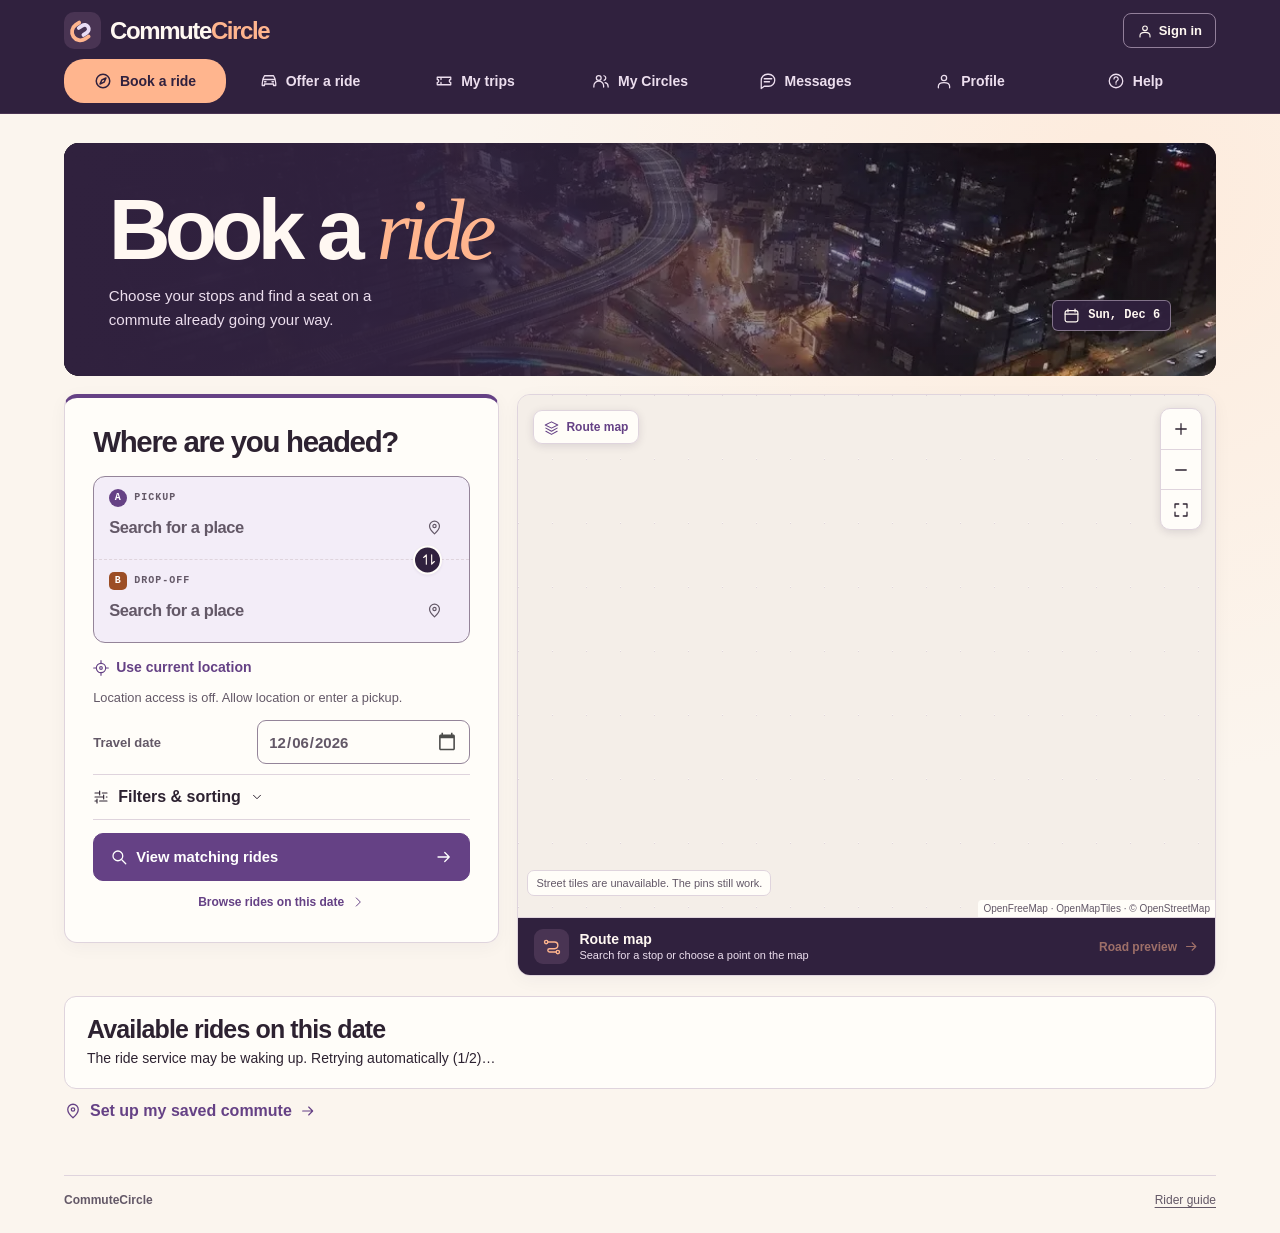
==== commit 7140e121: "Release CommuteCircle 0.2.6 with India-only nearby search and reliability fixes" ====
--- a/commutecircle/index.html
+++ b/commutecircle/index.html
@@ -7,17 +7,17 @@
   <meta name="referrer" content="no-referrer">
   <meta name="description" content="Find a seat along your commute, offer a ride and manage your trips with CommuteCircle.">
   <title>Find a ride · CommuteCircle</title>
-  <link rel="icon" href="./releases/9ea77c530f6d8294/assets/mark.svg" type="image/svg+xml">
-  <link rel="stylesheet" href="./releases/9ea77c530f6d8294/styles/foundation.css">
-  <link rel="stylesheet" href="./releases/9ea77c530f6d8294/styles/planner.css">
-  <link rel="stylesheet" href="./releases/9ea77c530f6d8294/styles/screens.css">
-  <link rel="stylesheet" href="./releases/9ea77c530f6d8294/styles/responsive.css">
-  <link rel="stylesheet" href="./releases/9ea77c530f6d8294/styles/commute.css">
-  <link rel="stylesheet" href="./releases/9ea77c530f6d8294/styles/sharing.css">
-  <link rel="stylesheet" href="./releases/9ea77c530f6d8294/styles/controls.css">
-  <link rel="stylesheet" href="./releases/9ea77c530f6d8294/styles/messages.css">
-  <link rel="stylesheet" href="./releases/9ea77c530f6d8294/styles/workspace.css">
-  <script type="module" src="./releases/9ea77c530f6d8294/app/main.js"></script>
+  <link rel="icon" href="./releases/41adf04265cd0775/assets/mark.svg" type="image/svg+xml">
+  <link rel="stylesheet" href="./releases/41adf04265cd0775/styles/foundation.css">
+  <link rel="stylesheet" href="./releases/41adf04265cd0775/styles/planner.css">
+  <link rel="stylesheet" href="./releases/41adf04265cd0775/styles/screens.css">
+  <link rel="stylesheet" href="./releases/41adf04265cd0775/styles/responsive.css">
+  <link rel="stylesheet" href="./releases/41adf04265cd0775/styles/commute.css">
+  <link rel="stylesheet" href="./releases/41adf04265cd0775/styles/sharing.css">
+  <link rel="stylesheet" href="./releases/41adf04265cd0775/styles/controls.css">
+  <link rel="stylesheet" href="./releases/41adf04265cd0775/styles/messages.css">
+  <link rel="stylesheet" href="./releases/41adf04265cd0775/styles/workspace.css">
+  <script type="module" src="./releases/41adf04265cd0775/app/main.js"></script>
 </head>
 <body>
   <a class="skip" href="#main">Skip to content</a>
--- a/commutecircle/releases/41adf04265cd0775/styles/planner.css
+++ b/commutecircle/releases/41adf04265cd0775/styles/planner.css
@@ -0,0 +1,542 @@
+.find-layout {
+  display: grid;
+  grid-template-columns: minmax(292px, .84fr) minmax(0, 1.85fr);
+  gap: 18px;
+  align-items: stretch
+}
+
+.planner-card {
+  padding: clamp(19px, 2vw, 29px);
+  z-index: 3;
+  position: relative
+}
+
+.section-index {
+  font-size: 10px;
+  letter-spacing: .12em
+}
+
+.form-title {
+  margin: 10px 0 19px
+}
+
+.form-title h2 {
+  font-size: clamp(1.35rem, 2.1vw, 1.85rem)
+}
+
+.stop-stack {
+  display: grid;
+  gap: 12px;
+  position: relative
+}
+
+.place-field {
+  position: relative;
+  min-width: 0;
+  border: 1px solid var(--control-edge);
+  border-radius: 12px;
+  padding: 11px 13px 9px;
+  background: linear-gradient(130deg, var(--bg), var(--paper))
+}
+
+.place-field.is-searching { z-index: 21 }
+
+.place-field:focus-within {
+  border-color: var(--focus);
+  outline: 2px solid var(--focus);
+  outline-offset: -2px
+}
+
+.place-field>label {
+  display: flex;
+  align-items: center;
+  gap: 7px;
+  color: var(--muted);
+  font: 700 10px/1.4 ui-monospace, monospace;
+  letter-spacing: .1em;
+  text-transform: uppercase
+}
+
+.point-key {
+  display: inline-grid;
+  place-items: center;
+  width: 18px;
+  height: 18px;
+  border-radius: 50%;
+  font: 700 10px/1 ui-monospace, monospace;
+  color: white;
+  background: var(--brand)
+}
+
+.point-key.dropoff {
+  border-radius: 5px;
+  background: var(--dropoff)
+}
+
+.place-entry {
+  display: flex;
+  align-items: center;
+  gap: 4px
+}
+
+.place-entry input {
+  min-height: 31px;
+  padding: 3px 0;
+  font-size: 16.5px;
+  letter-spacing: -.025em;
+  font-weight: 650;
+  background: transparent;
+  border: 0;
+  border-radius: 0;
+  outline-offset: 0
+}
+
+.place-sub {
+  display: block;
+  color: var(--muted);
+  font-size: 11.5px;
+  line-height: 1.35;
+  text-overflow: ellipsis;
+  overflow: hidden;
+  white-space: nowrap
+}
+
+.swap-btn {
+  position: absolute;
+  z-index: 2;
+  right: 37px;
+  top: 50%;
+  transform: translateY(-50%);
+  width: 29px;
+  height: 29px;
+  border-radius: 50%;
+  background: var(--paper);
+  border: 1px solid var(--edge);
+  display: grid;
+  place-items: center;
+  color: var(--brand);
+  box-shadow: 0 1px 3px #30213e13
+}
+
+.date-row {
+  display: flex;
+  align-items: center;
+  gap: 9px;
+  padding: 12px 0;
+  margin: 6px 0 8px;
+  font-size: 12.5px;
+  font-weight: 650;
+  color: var(--muted)
+}
+
+.date-row>span {
+  white-space: nowrap
+}
+
+.date-row select {
+  width: auto;
+  min-width: 0;
+  min-height: 34px;
+  border: none;
+  background: transparent;
+  padding: 3px;
+  flex: 1;
+  text-align: right;
+  font-size: 13px;
+  font-weight: 650
+}
+
+.planner-card .primary {
+  min-height: 46px
+}
+
+.planner-card .primary .icon:last-child {
+  margin-left: auto
+}
+
+.planner-card .primary {
+  justify-content: flex-start
+}
+
+.browse-all {
+  font-size: 12px;
+  color: var(--brand);
+  width: 100%;
+  padding: 12px 0 0
+}
+
+.planner-card .notice {
+  margin-bottom: 8px
+}
+
+.suggestions {
+  position: absolute;
+  z-index: 20;
+  background: var(--paper);
+  border: 1px solid var(--edge);
+  border-radius: 12px;
+  box-shadow: 0 12px 36px #30213e29;
+  left: -1px;
+  right: -1px;
+  top: calc(100% + 3px);
+  display: flex;
+  flex-direction: column;
+  max-height: min(420px, 55vh);
+  max-height: min(420px, 55dvh);
+  overflow: hidden
+}
+
+.suggestions[hidden] { display: none }
+.suggestions.is-above { top: auto; bottom: calc(100% + 3px) }
+.place-entry input:focus-visible { outline: none }
+.suggestions [role=listbox] { min-height: 0; overflow-y: auto; overscroll-behavior: contain; scrollbar-gutter: stable }
+
+.suggestions [role=option] {
+  display: flex;
+  align-items: flex-start;
+  gap: 10px;
+  width: 100%;
+  text-align: left;
+  color: var(--ink);
+  padding: 12px 14px;
+  border: 0;
+  background: transparent;
+  font: inherit;
+  line-height: 1.4;
+  border-radius: 0
+}
+.suggestions [role=option]>.icon { flex: 0 0 16px; margin-top: 3px }
+
+.suggestions [role=option]:hover,
+.suggestions [aria-selected=true] {
+  background: var(--brand-tint)
+}
+
+.suggestions [role=option]>span {
+  min-width: 0;
+  flex: 1;
+  overflow-wrap: anywhere
+}
+
+.suggestions [role=option] b,
+.suggestions [role=option] small {
+  display: block
+}
+
+.suggestions small {
+  color: var(--muted);
+  font-size: 11px;
+  overflow: hidden;
+  text-overflow: ellipsis;
+  white-space: nowrap
+}
+
+.lookup-note {
+  font-size: 13px;
+  padding: 12px
+}
+
+.lookup-actions {
+  display: grid;
+  flex: 0 0 auto;
+  gap: 5px;
+  border-top: 1px solid var(--edge);
+  padding: 10px 12px;
+  background: var(--soft)
+}
+.lookup-actions [data-hint] { padding: 0; white-space: normal; line-height: 1.4 }
+.lookup-actions [data-hint]:empty { display: none }
+
+.lookup-actions button {
+  border: 0;
+  background: transparent;
+  color: var(--brand);
+  display: flex;
+  align-items: center;
+  gap: 8px;
+  font-size: 12px;
+  padding: 8px 0;
+  text-align: left;
+  width: 100%
+}
+.lookup-actions button>.icon { flex: 0 0 14px }
+
+.atlas {
+  position: relative;
+  z-index: 1;
+  min-width: 0;
+  display: flex;
+  flex-direction: column;
+  background: var(--map-ground);
+  border: 1px solid var(--edge);
+  border-radius: 19px;
+  overflow: hidden;
+  box-shadow: var(--shadow)
+}
+
+.atlas .canvas {
+  flex: 1;
+  min-height: 305px;
+  width: 100%;
+  background-color: var(--map-ground);
+  background-image: linear-gradient(32deg, #fffdf999 1px, transparent 1px), linear-gradient(118deg, #c8b9ca77 1px, transparent 1px);
+  background-size: 34px 64px
+}
+
+.atlas .leaflet-tile-pane {
+  filter: saturate(.69) contrast(.93) brightness(1.025)
+}
+
+.atlas-badge,
+.atlas-controls,
+.atlas-attribution,
+.map-message {
+  position: absolute;
+  z-index: 450
+}
+
+.atlas-badge {
+  top: 15px;
+  left: 15px;
+  border: 1px solid var(--edge);
+  background: #fffdf9f5;
+  box-shadow: 0 2px 9px #30213e20;
+  color: var(--brand);
+  border-radius: 9px;
+  display: flex;
+  align-items: center;
+  gap: 7px;
+  padding: 7px 10px;
+  font-weight: 650;
+  font-size: 12px;
+  pointer-events: none
+}
+
+.atlas-controls {
+  right: 13px;
+  top: 13px;
+  display: grid;
+  background: var(--paper);
+  border: 1px solid var(--edge);
+  border-radius: 10px;
+  box-shadow: 0 2px 9px #30213e22;
+  overflow: hidden
+}
+
+.map-tool {
+  height: 34px;
+  width: 35px;
+  border: 0;
+  background: transparent;
+  color: var(--ink)
+}
+
+.map-tool+.map-tool {
+  border-top: 1px solid var(--edge)
+}
+
+.map-tool:hover {
+  background: var(--brand-tint)
+}
+
+.atlas-attribution {
+  bottom: 58px;
+  right: 0;
+  border-radius: 4px 0 0 0;
+  background: #fffdf9f5;
+  font: 10px/1.5 Arial, sans-serif;
+  padding: 1px 5px;
+  color: var(--muted)
+}
+
+.atlas-footer {
+  min-height: 58px;
+  display: flex;
+  align-items: center;
+  justify-content: space-between;
+  gap: 6px;
+  padding: 8px 16px;
+  border-top: 1px solid var(--edge);
+  background: var(--paper);
+  z-index: 460
+}
+
+.atlas-caption {
+  display: flex;
+  align-items: center;
+  gap: 10px;
+  min-width: 0
+}
+
+.atlas-caption b,
+.atlas-caption small {
+  display: block;
+  line-height: 1.3
+}
+
+.atlas-caption b {
+  font-size: 14px
+}
+
+.atlas-caption small {
+  font-size: 11px;
+  color: var(--muted)
+}
+
+.route-symbol {
+  width: 35px;
+  height: 35px;
+  border-radius: 9px
+}
+
+.atlas-footer .text-btn {
+  font-size: 12px;
+  white-space: nowrap
+}
+
+.map-message:not(:empty) {
+  bottom: 79px;
+  left: 9px;
+  max-width: calc(100% - 18px);
+  background: #fffdf9f5;
+  border: 1px solid var(--edge);
+  color: var(--muted);
+  border-radius: 7px;
+  padding: 4px 8px;
+  font-size: 11px
+}
+
+.route-marker {
+  background: transparent !important;
+  border: 0 !important;
+  cursor: grab !important
+}
+
+.map-marker-body {
+  position: absolute;
+  top: 2px;
+  left: 2px;
+  display: grid;
+  place-items: center;
+  width: 38px;
+  height: 38px;
+  border: 3px solid white;
+  border-radius: 50% 50% 50% 6px;
+  transform: rotate(-45deg);
+  background: var(--brand);
+  box-shadow: 0 2px 7px #30213e55
+}
+
+.map-marker-body>span {
+  transform: rotate(45deg);
+  color: white;
+  font: 700 16px/1 Arial, sans-serif
+}
+
+.route-marker i {
+  position: absolute;
+  bottom: 0;
+  left: 15px;
+  width: 12px;
+  height: 5px;
+  border-radius: 50%;
+  background: #30213e4f
+}
+
+.finish .map-marker-body {
+  background: var(--dropoff)
+}
+
+.atlas .leaflet-tooltip.stop-label {
+  background: #fffdf9f5;
+  border: 1px solid var(--edge);
+  color: var(--ink);
+  border-radius: 6px;
+  box-shadow: 0 2px 6px #30213e1e;
+  padding: 4px 7px;
+  font: 650 11px/1.25 inherit;
+  max-width: 150px;
+  white-space: normal
+}
+
+.atlas .leaflet-tooltip:before {
+  display: none
+}
+
+.corridors {
+  margin: 21px 0 0;
+  display: flex;
+  align-items: center;
+  gap: 26px;
+  border-top: 1px solid var(--edge);
+  padding-top: 21px
+}
+
+.corridors h2 {
+  font-size: 20px;
+  letter-spacing: -.035em;
+  margin-top: 3px
+}
+
+.corridor-links {
+  display: flex;
+  gap: 12px;
+  flex: 1;
+  max-width: 790px
+}
+
+.corridor {
+  display: flex;
+  align-items: center;
+  gap: 10px;
+  padding: 11px 13px;
+  flex: 1;
+  text-align: left;
+  background: var(--paper);
+  border: 1px solid var(--edge);
+  border-radius: 12px;
+  min-width: 0
+}
+
+.corridor:hover {
+  border-color: var(--control-edge);
+  background: var(--paper)
+}
+
+.corridor-icon {
+  height: 35px;
+  width: 35px;
+  border-radius: 9px
+}
+
+.corridor-icon.warm {
+  background: var(--accent-soft);
+  color: var(--dropoff)
+}
+
+.corridor b,
+.corridor small {
+  display: block
+}
+
+.corridor b {
+  font-size: 14px
+}
+
+.corridor small {
+  color: var(--muted);
+  font-size: 11px
+}
+
+.corridor>.icon {
+  margin-left: auto
+}
+
+.pickup-location {
+  display: flex;
+  flex-wrap: wrap;
+  align-items: center;
+  gap: .25rem .65rem;
+  margin: .35rem 0 .65rem;
+}
+.pickup-location small { color: var(--muted); }
--- a/commutecircle/releases/41adf04265cd0775/styles/screens.css
+++ b/commutecircle/releases/41adf04265cd0775/styles/screens.css
@@ -0,0 +1,625 @@
+.result-toolbar,
+.trip-tools,
+.trip-card-top,
+.ride-card-head,
+.ride-foot,
+.ride-main,
+.fare-line,
+.ticket-head,
+.stop-heading,
+.review-row {
+  display: flex;
+  align-items: center;
+  justify-content: space-between;
+  gap: 12px
+}
+
+.result-toolbar {
+  margin: 8px 0 16px;
+  justify-content: flex-start;
+  flex-wrap: wrap
+}
+
+.result-list {
+  display: grid;
+  grid-template-columns: repeat(2, minmax(0, 1fr));
+  gap: 14px
+}
+
+.result-list>.empty {
+  grid-column: 1/-1
+}
+
+.ride-card {
+  padding: 20px
+}
+
+.ride-main {
+  margin: 18px 0;
+  align-items: flex-start
+}
+
+.itinerary {
+  min-width: 0;
+  display: grid;
+  gap: 11px
+}
+
+.itinerary>div {
+  position: relative;
+  display: grid;
+  align-items: center;
+  grid-template-columns: 67px 10px 1fr;
+  gap: 8px;
+  font-size: 15px;
+  line-height: 1.3
+}
+
+.itinerary time {
+  font-size: 12px;
+  color: var(--muted);
+  font-variant-numeric: tabular-nums
+}
+
+.itinerary i,
+.stop-list li>i {
+  width: 9px;
+  height: 9px;
+  border-radius: 50%;
+  border: 2px solid var(--brand);
+  background: var(--soft);
+  position: relative
+}
+
+.itinerary div:first-child i:after {
+  content: "";
+  position: absolute;
+  width: 2px;
+  height: 20px;
+  left: 1.5px;
+  top: 7px;
+  background: var(--control-edge)
+}
+
+.itinerary div:last-child i,
+.stop-list i.last {
+  border-color: var(--dropoff);
+  border-radius: 2px
+}
+
+.card-price {
+  text-align: right;
+  white-space: nowrap
+}
+
+.card-price b {
+  font-size: 24px;
+  line-height: 1.2
+}
+
+.card-price small {
+  display: block;
+  color: var(--muted)
+}
+
+.ride-foot {
+  border-top: 1px solid var(--edge);
+  padding-top: 12px;
+  justify-content: flex-start;
+  gap: 15px;
+  flex-wrap: wrap
+}
+
+.ride-foot>span {
+  display: inline-flex;
+  align-items: center;
+  gap: 5px;
+  font-size: 12px;
+  color: var(--muted)
+}
+
+.ride-foot>a {
+  margin-left: auto;
+  font-size: 13px
+}
+
+.route-h1 {
+  font-size: clamp(2rem, 3.5vw, 3rem)
+}
+
+.route-h1>span {
+  color: var(--brand)
+}
+
+.details-grid,
+.checkout-layout,
+.offer-layout,
+.help-layout {
+  display: grid;
+  grid-template-columns: minmax(0, 1.48fr) minmax(280px, 1fr);
+  gap: 18px;
+  align-items: start
+}
+
+.details-grid > *,
+.checkout-layout > *,
+.offer-layout > *,
+.help-layout > * {
+  min-width: 0
+}
+
+.booking-summary,
+.summary-note,
+.checkout-pay {
+  position: sticky;
+  top: 15px
+}
+
+.booking-summary .field,
+.checkout-pay .ledger {
+  margin: 14px 0
+}
+
+.booking-summary h2,
+.summary-note h2,
+.accent-panel h2 {
+  margin-top: 7px
+}
+
+.booking-summary .primary,
+.checkout-pay .primary,
+.summary-note .primary {
+  margin-top: 13px
+}
+
+.stop-list {
+  list-style: none;
+  padding: 0;
+  margin: 0
+}
+
+.stop-list li {
+  display: grid;
+  grid-template-columns: 70px 13px 1fr;
+  column-gap: 11px;
+  align-items: baseline;
+  position: relative;
+  padding: 0 0 20px
+}
+
+.stop-list li:last-child {
+  padding-bottom: 0
+}
+
+.stop-list li:not(:last-child):before {
+  content: "";
+  position: absolute;
+  left: 85px;
+  width: 2px;
+  top: 16px;
+  bottom: -10px;
+  background: var(--control-edge)
+}
+
+.stop-time,
+.stop-list small {
+  font-size: 12px;
+  color: var(--muted)
+}
+
+.stop-list small {
+  display: block
+}
+
+.stop-list .muted-stop {
+  color: var(--muted)
+}
+
+.fare-line {
+  padding: 13px 0 6px;
+  border-top: 1px solid var(--edge);
+  font-size: 14px
+}
+
+.fare-line b {
+  font-size: 25px;
+  line-height: 1.15
+}
+
+.specs,
+.policy-rows {
+  margin: 15px 0 0
+}
+
+.specs>div,
+.policy-rows>div {
+  display: flex;
+  align-items: center;
+  justify-content: space-between;
+  gap: 10px;
+  font-size: 14px;
+  border-top: 1px solid var(--edge);
+  padding: 9px 0
+}
+
+dt {
+  color: var(--muted)
+}
+
+dd {
+  margin: 0;
+  font-weight: 650
+}
+
+.caps {
+  text-transform: capitalize
+}
+
+.policy {
+  border-top: 1px solid var(--edge);
+  margin-top: 14px;
+  padding-top: 12px
+}
+
+summary {
+  cursor: pointer;
+  list-style: none
+}
+
+summary::-webkit-details-marker {
+  display: none
+}
+
+.policy summary,
+.meeting summary,
+.faq summary {
+  display: flex;
+  align-items: center;
+  gap: 8px;
+  font-weight: 630
+}
+
+.policy summary {
+  font-size: 13px
+}
+
+.policy summary>.icon:last-child,
+.meeting summary>.icon:last-child,
+.faq summary>.icon {
+  margin-left: auto
+}
+
+.policy-rows>div {
+  font-size: 12px
+}
+
+.policy-rows dd {
+  text-align: right
+}
+
+.meeting summary>span {
+  display: flex;
+  align-items: center;
+  gap: 7px
+}
+
+.meeting .btn {
+  margin: 12px 0
+}
+
+.meeting [data-feedback] {
+  white-space: pre-line;
+  overflow-wrap: anywhere
+}
+
+.ticket-head {
+  padding-bottom: 20px;
+  border-bottom: 1px dashed var(--control-edge)
+}
+
+.ticket-route {
+  display: grid;
+  grid-template-columns: 25px 1fr;
+  gap: 13px 8px;
+  align-items: center;
+  padding: 20px 0
+}
+
+.ledger {
+  display: grid;
+  grid-template-columns: 1fr auto;
+  gap: 8px;
+  color: var(--muted);
+  font-size: 14px
+}
+
+.ledger b {
+  color: var(--ink);
+  text-align: right
+}
+
+.hold-clock {
+  display: flex;
+  align-items: center;
+  justify-content: center;
+  gap: 6px;
+  border-radius: 8px;
+  padding: 8px;
+  background: var(--warning-soft);
+  font-size: 14px
+}
+
+.cancel {
+  color: var(--danger)
+}
+
+.checkout-pay>.text-btn {
+  display: flex;
+  margin: 10px auto 0
+}
+
+.step-no {
+  width: 28px;
+  height: 28px;
+  border-radius: 7px;
+  font: 650 12px/1 ui-monospace, monospace
+}
+
+.form-grid {
+  display: grid;
+  grid-template-columns: 1fr 1fr;
+  gap: 12px
+}
+
+.span-2 {
+  grid-column: 1/-1
+}
+
+.offer-stop {
+  border-top: 1px solid var(--edge);
+  padding: 13px 0
+}
+
+.stop-fields {
+  display: grid;
+  grid-template-columns: minmax(0, 1.8fr) 1fr 1fr;
+  gap: 8px;
+  margin-top: 7px
+}
+
+.stop-heading {
+  justify-content: flex-start;
+  font-size: 14px
+}
+
+.stop-heading .icon-only {
+  margin-left: auto
+}
+
+.panel-intro {
+  font-size: 14px
+}
+
+.checkline {
+  display: flex;
+  align-items: center;
+  gap: 8px;
+  font-size: 14px;
+  margin-bottom: 12px
+}
+
+.checkline input {
+  width: 18px;
+  height: 18px;
+  accent-color: var(--brand)
+}
+
+.note-box {
+  display: flex;
+  align-items: flex-start;
+  gap: 8px;
+  background: var(--soft);
+  border-radius: 9px;
+  padding: 10px;
+  font-size: 13px
+}
+
+.note-box .icon {
+  margin-top: 2px
+}
+
+.trip-tools {
+  margin-bottom: 15px;
+  flex-wrap: wrap
+}
+
+.tabs {
+  display: flex;
+  padding: 3px;
+  gap: 2px;
+  background: var(--soft);
+  border-radius: 11px
+}
+
+.tabs a {
+  display: inline-flex;
+  align-items: center;
+  gap: 6px;
+  padding: 7px 13px;
+  font-weight: 620;
+  font-size: 13px;
+  border-radius: 8px
+}
+
+.tabs a[aria-current=page] {
+  background: var(--paper);
+  color: var(--brand);
+  box-shadow: 0 1px 4px #30213e1a
+}
+
+.trip-list {
+  display: grid;
+  gap: 12px
+}
+
+.trip-card h2 {
+  margin-top: 10px
+}
+
+.trip-card-top .eyebrow {
+  margin: 0
+}
+
+.passengers {
+  margin-top: 15px;
+  border-top: 1px solid var(--edge);
+  padding-top: 10px;
+  font-size: 14px
+}
+
+.passenger-row {
+  padding: 10px 0;
+  border-top: 1px solid var(--edge);
+  margin-top: 8px;
+  overflow-wrap: anywhere
+}
+
+.passenger-row small {
+  display: block;
+  color: var(--muted);
+  margin: 3px 0 8px
+}
+
+.circles-grid .stack,
+.circles-grid .panel,
+.circle-row {
+  min-width: 0;
+  overflow-wrap: anywhere
+}
+
+.circle-invitation {
+  margin-top: 16px;
+  padding: clamp(12px, 3vw, 20px);
+  border: 1px solid var(--edge);
+  border-radius: 14px;
+  background: linear-gradient(125deg, var(--soft) 50%, var(--accent-soft));
+  scroll-margin-block: 18vh
+}
+
+.circle-invitation .panel-cap,
+.circle-invitation .invitation-message p {
+  margin: 0
+}
+
+.invitation-message {
+  display: grid;
+  grid-template-columns: minmax(0, 1fr);
+  gap: 10px;
+  margin-top: 12px;
+  line-height: 1.5
+}
+
+.invitation-message a {
+  color: var(--brand);
+  text-decoration: underline
+}
+
+.invitation-message code {
+  display: block;
+  padding: 10px 12px;
+  border: 1px solid var(--edge);
+  border-radius: 8px;
+  background: var(--paper);
+  white-space: normal;
+  overflow-wrap: anywhere;
+  user-select: all
+}
+
+.circle-invitation [data-copy-status]:empty {
+  margin: 0
+}
+
+.review-row {
+  margin-top: 14px;
+  justify-content: flex-start;
+  align-items: end
+}
+
+.review-row select {
+  width: auto
+}
+
+.previous {
+  margin-top: 16px
+}
+
+.faq {
+  border-top: 1px solid var(--edge);
+  padding: 13px 0
+}
+
+.faq>p {
+  color: var(--muted);
+  font-size: 14px
+}
+
+.accent-panel {
+  background: var(--brand-tint)
+}
+
+.accent-panel form,
+.accent-panel .btn {
+  margin: 12px 0
+}
+
+.lab-panel {
+  max-width: 720px
+}
+
+.lab-rider {
+  display: flex;
+  align-items: center;
+  gap: 11px;
+  padding: 15px 0;
+  border-bottom: 1px solid var(--edge)
+}
+
+.lab-rider small {
+  display: block
+}
+
+.lab-rider .button-row {
+  margin-left: auto
+}
+
+.avatar {
+  width: 35px;
+  height: 35px;
+  display: grid;
+  place-items: center;
+  border-radius: 50%;
+  background: var(--soft);
+  font-weight: bold
+}
+
+.dialog {
+  width: min(390px, 90vw);
+  color: var(--ink);
+  border: 1px solid var(--edge);
+  padding: 24px;
+  border-radius: 16px;
+  background: var(--paper);
+  box-shadow: 0 15px 65px #30213e44
+}
+
+.dialog::backdrop {
+  background: #30213e66
+}
+
+.dialog p {
+  margin: 13px 0 20px
+}
+
+.dialog .button-row {
+  justify-content: flex-end
+}
--- a/commutecircle/releases/41adf04265cd0775/styles/responsive.css
+++ b/commutecircle/releases/41adf04265cd0775/styles/responsive.css
@@ -0,0 +1,437 @@
+@media(min-width:1500px) {
+
+  .top-inner,
+  main,
+  .footer {
+    width: min(1320px, 90%)
+  }
+}
+
+@media(max-width:950px) {
+
+  .top-inner,
+  main,
+  .footer {
+    width: calc(100% - 48px)
+  }
+
+  .top-inner {
+    gap: 12px
+  }
+
+  .primary-nav {
+    gap: 0
+  }
+
+  .primary-nav a {
+    padding: 8px 10px;
+    font-size: 13px
+  }
+
+  .find-layout {
+    grid-template-columns: minmax(285px, .9fr) minmax(0, 1.45fr);
+    gap: 14px
+  }
+
+  .planner-card {
+    padding: 18px
+  }
+
+  .corridors {
+    gap: 16px
+  }
+
+  .corridor-links {
+    gap: 8px
+  }
+
+  .result-list {
+    grid-template-columns: 1fr
+  }
+
+  .offer-layout {
+    grid-template-columns: 1.35fr 1fr
+  }
+
+  .stop-fields {
+    grid-template-columns: 1fr 1fr
+  }
+
+  .stop-fields>label:first-child {
+    grid-column: 1/-1
+  }
+}
+
+@media(max-width:720px) {
+  body {
+    padding-bottom: calc(63px + env(safe-area-inset-bottom))
+  }
+
+  .topbar {
+    z-index: 660
+  }
+
+  .top-inner,
+  main,
+  .footer {
+    width: calc(100% - 32px)
+  }
+
+  .top-inner {
+    min-height: 59px;
+    justify-content: space-between
+  }
+
+  .brand {
+    font-size: 21px
+  }
+
+  .brand-mark {
+    width: 32px;
+    height: 32px
+  }
+
+  .primary-nav {
+    position: fixed;
+    z-index: 1000;
+    bottom: 0;
+    left: 0;
+    right: 0;
+    justify-content: space-around;
+    gap: 2px;
+    padding: 5px 5px calc(5px + env(safe-area-inset-bottom));
+    background: var(--night);
+    border-top: 1px solid var(--edge);
+    box-shadow: 0 -3px 16px #30213e15
+  }
+
+  .primary-nav a {
+    flex: 1;
+    flex-direction: column;
+    gap: 2px;
+    padding: 6px 3px;
+    font-size: 11px;
+    border-radius: 9px;
+    min-height: 46px
+  }
+
+  main {
+    padding-top: 22px
+  }
+
+  .page-head {
+    margin-bottom: 15px
+  }
+
+  .page-head>p {
+    font-size: 14px
+  }
+
+  .eyebrow {
+    font-size: 9.5px
+  }
+
+  h1 {
+    font-size: 38px;
+    line-height: 1.1
+  }
+
+  .mode {
+    font-size: 10.5px
+  }
+
+  .find-layout,
+  .details-grid,
+  .offer-layout,
+  .checkout-layout,
+  .help-layout {
+    grid-template-columns: minmax(0, 1fr);
+    gap: 12px
+  }
+
+  .atlas {
+    grid-row: 1
+  }
+
+  .atlas .canvas {
+    min-height: 0;
+    height: clamp(195px, 28vh, 260px);
+    flex: none
+  }
+
+  .atlas-footer {
+    min-height: 49px;
+    padding: 6px 10px
+  }
+
+  .atlas-attribution {
+    bottom: 49px
+  }
+
+  .atlas-badge {
+    top: 9px;
+    left: 9px
+  }
+
+  .atlas-controls {
+    top: 7px;
+    right: 7px
+  }
+
+  .map-tool {
+    width: 32px;
+    height: 31px
+  }
+
+  .atlas .leaflet-tooltip.stop-label {
+    font-size: 10px;
+    max-width: 92px
+  }
+
+  .map-message:not(:empty) {
+    bottom: 67px
+  }
+
+  .atlas-caption small {
+    font-size: 10px
+  }
+
+  .planner-card {
+    padding: 16px
+  }
+
+  .form-title {
+    margin: 4px 0 12px
+  }
+
+  .form-title h2 {
+    font-size: 22px
+  }
+
+  .stop-stack {
+    gap: 8px
+  }
+
+  .place-field {
+    padding: 7px 11px
+  }
+
+  .place-entry input {
+    font-size: 16px
+  }
+
+  .place-field>label {
+    font-size: 9px
+  }
+
+  .date-row {
+    margin: 1px 0;
+    padding: 7px 0
+  }
+
+  .corridors {
+    display: block;
+    padding-top: 14px;
+    margin-top: 16px
+  }
+
+  .corridors h2 {
+    font-size: 18px
+  }
+
+  .corridor-links {
+    margin-top: 9px;
+    display: grid;
+    grid-template-columns: 1fr 1fr
+  }
+
+  .corridor {
+    padding: 8px;
+    gap: 5px
+  }
+
+  .corridor-icon {
+    display: none
+  }
+
+  .corridor b {
+    font-size: 12px
+  }
+
+  .corridor small {
+    font-size: 10px
+  }
+
+  .summary-note,
+  .checkout-pay,
+  .booking-summary {
+    position: static
+  }
+
+  .details-grid .booking-summary {
+    grid-row: 1
+  }
+
+  .result-toolbar {
+    gap: 6px
+  }
+
+  .result-toolbar .meta {
+    font-size: 12px
+  }
+
+  .ride-card {
+    padding: 16px
+  }
+
+  .ride-foot {
+    gap: 7px
+  }
+
+  .trip-tools {
+    gap: 7px
+  }
+
+  .tabs a {
+    padding: 6px 10px
+  }
+
+  .footer {
+    padding-bottom: 14px
+  }
+
+  .panel {
+    padding: 17px
+  }
+
+  .btn {
+    min-height: 43px
+  }
+
+  .ride-card .itinerary>div {
+    grid-template-columns: 56px 9px 1fr;
+    gap: 6px;
+    font-size: 14px
+  }
+}
+
+@media(max-width:370px) {
+
+  .top-inner,
+  main,
+  .footer {
+    width: calc(100% - 22px)
+  }
+
+  .card-price b {
+    font-size: 21px
+  }
+
+  .atlas-footer .route-symbol {
+    display: none
+  }
+
+  .mode {
+    padding: 4px 6px
+  }
+
+  .tab-tools {
+    flex-wrap: wrap
+  }
+}
+
+@media(prefers-reduced-motion:reduce) {
+
+  *,
+  *:before,
+  *:after {
+    animation-duration: .01ms !important;
+    transition-duration: .01ms !important;
+    scroll-behavior: auto !important
+  }
+}
+
+.account-btn {
+  display: flex;
+  align-items: center;
+  gap: 6px;
+  border: 1px solid var(--control-edge);
+  border-radius: 22px;
+  background: var(--paper);
+  padding: 7px 13px;
+  font-size: 13px;
+  color: var(--brand);
+  font-weight: 660
+}
+
+.auto-results {
+  margin-top: 18px;
+  padding: 14px 19px;
+  border: 1px solid var(--edge);
+  border-radius: 12px;
+  background: var(--soft);
+  font-size: 14px;
+  color: var(--ink)
+}
+
+.auto-heading {
+  display: flex;
+  gap: 8px;
+  justify-content: space-between;
+  margin-bottom: 5px
+}
+
+.auto-heading>span {
+  font-size: 12px;
+  color: var(--muted)
+}
+
+.match-chip {
+  display: inline-flex;
+  background: var(--paper);
+  border: 1px solid var(--edge);
+  border-radius: 8px;
+  padding: 6px 9px;
+  margin: 2px 7px 2px 0;
+  font-weight: 600;
+  font-size: 13px
+}
+
+.access .btn+.btn {
+  margin-left: 5px
+}
+
+.atlas .leaflet-tile-pane {
+  filter: none
+}
+
+.atlas .leaflet-tooltip.stop-label {
+  font-family: inherit;
+  font-size: 12px;
+  font-weight: 650;
+  line-height: 1.25
+}
+
+.atlas .leaflet-tooltip.stop-label {
+  width: max-content;
+  max-width: 150px
+}
+
+.checkout-layout+.meeting {
+  margin-top: 16px
+}
+
+.stop-fields .place-field {
+  padding: 7px 10px;
+  min-width: 0
+}
+
+.stop-fields {
+  align-items: end
+}
+
+@media(max-width:950px) {
+  .stop-fields>.place-field {
+    grid-column: 1/-1
+  }
+}
--- a/commutecircle/releases/41adf04265cd0775/styles/commute.css
+++ b/commutecircle/releases/41adf04265cd0775/styles/commute.css
@@ -0,0 +1,6 @@
+/* Private commute, filters and conversation screens. */
+.sign-in-card{max-width:480px;margin:28px auto;display:grid;gap:18px;text-align:center;padding:32px}.sign-in-card .empty-icon{margin:auto}.sign-in-card p{line-height:1.65}.search-filters{margin:14px 0;border-top:1px solid var(--edge);border-bottom:1px solid var(--edge);padding:12px 0}.search-filters summary{display:flex;align-items:center;gap:9px;cursor:pointer;font-weight:650}.filter-grid{display:grid;grid-template-columns:repeat(2,minmax(0,1fr));gap:14px;padding-top:18px}.filter-grid .field{min-width:0}.filter-grid input:not([type=checkbox]),.filter-grid select{width:100%;min-width:0}.planner-card .filter-grid{grid-template-columns:1fr}.planner-card .span-2{grid-column:auto}.date-row input{font:inherit;border:0;background:transparent;min-width:0;max-width:160px;color:inherit;padding:5px}.match-reasons{display:flex;gap:10px;flex-wrap:wrap;color:var(--muted);font-size:12px;padding:0 0 15px}.chat-panel{max-width:760px;margin:auto}.messages{min-height:200px;max-height:440px;overflow:auto;display:flex;flex-direction:column;gap:12px;padding:18px 0}.message{padding:12px 16px;max-width:90%;background:var(--soft);border-radius:16px;align-self:flex-start;overflow-wrap:anywhere}.message.mine{background:var(--brand-tint);align-self:flex-end}.message p{white-space:pre-wrap;margin:5px 0;line-height:1.55}.message small{color:var(--muted)}.quick-replies{display:flex;gap:8px;flex-wrap:wrap;margin:12px 0}.quick-replies button{border:1px solid var(--control-edge);background:var(--paper);border-radius:18px;padding:8px 12px;color:var(--brand);font:inherit;font-size:12px;cursor:pointer}.chat-panel textarea{resize:vertical;min-height:85px;width:100%;font:inherit;padding:12px;border:1px solid var(--control-edge);border-radius:10px}.chat-panel [data-chat]{display:grid;gap:12px}.chat-panel [hidden]{display:none}.checkline{line-height:1.5}.checkline input{flex-shrink:0}.fine{line-height:1.6}.panel>.place-field{margin:16px 0}.filter-grid .field small{font-weight:400}.primary-nav{gap:6px}
+@media(max-width:600px){.filter-grid{grid-template-columns:1fr 1fr}.filter-grid .span-2{grid-column:1/-1}.sign-in-card{padding:24px 20px;margin:12px auto}.primary-nav a{font-size:10px}.footer{flex-direction:column;align-items:flex-start;gap:8px}.date-row{flex-wrap:wrap}.chat-panel{padding:18px}}
+
+.booking-alerts{margin-top:20px;max-width:900px}.booking-alerts p{line-height:1.6;overflow-wrap:anywhere}.booking-alerts form{display:grid;gap:14px;margin:18px 0}.booking-alerts .field{max-width:420px}.booking-alerts .btn{justify-self:start}.booking-alerts [hidden]{display:none}.alert-phone{border-top:1px solid var(--edge);padding-top:16px}.alert-phone summary{cursor:pointer;font-weight:650;min-height:44px;display:flex;align-items:center}.alert-history{list-style:none;padding:0;display:grid;gap:12px}.alert-history li{display:grid;gap:4px;font-size:13px}.alert-history span{color:var(--muted)}.receipt-alerts{border-top:1px solid var(--edge);padding-top:16px;margin-top:18px}.receipt-alerts h3{font-size:16px}.receipt-alerts p{font-size:13px;line-height:1.5}
+.profile-actions{display:flex;align-items:center;gap:12px;flex-wrap:wrap}.booking-alerts .fine{text-align:left;margin-block:8px}
--- a/commutecircle/releases/41adf04265cd0775/styles/sharing.css
+++ b/commutecircle/releases/41adf04265cd0775/styles/sharing.css
@@ -0,0 +1,15 @@
+/* Opt-in trip sharing and private favourites. */
+.sharing-panel{max-width:760px;margin:0 auto;display:grid;gap:18px}.sharing-panel p{line-height:1.65;margin:0}.sharing-panel h2{font-size:24px;line-height:1.3}.sharing-panel input[readonly]{font-size:13px;min-width:0;width:100%;text-overflow:ellipsis}.share-state{padding:14px 16px;background:var(--soft);border-left:3px solid var(--control-edge);border-radius:5px;font-weight:600}.sharing-status{display:flex;justify-content:center;align-items:center;gap:18px;flex-wrap:wrap;padding:12px 20px;background:var(--soft);color:var(--ink);font-size:13px}.sharing-status a{font-weight:650;text-decoration:underline}.sharing-status button{font:inherit;border:1px solid var(--control-edge);border-radius:16px;background:var(--paper);padding:6px 14px;cursor:pointer}.sharing-status[hidden],.sharing-panel [hidden]{display:none}.trusted-contacts{margin-top:24px;max-width:900px}.trusted-contacts>p{line-height:1.65;color:var(--muted)}.contact-row{display:flex;justify-content:space-between;align-items:center;gap:16px;padding:14px 0;border-bottom:1px solid var(--edge);overflow-wrap:anywhere}.contact-row small{display:block;color:var(--muted);margin-top:5px}.trusted-contacts form{margin-top:20px;display:grid;grid-template-columns:1fr 1fr;gap:16px}.trusted-contacts input,.trusted-contacts select{min-width:0;width:100%}.trusted-contacts input:disabled{background:var(--soft)}.trusted-contacts [data-contact-list]{margin:16px 0;color:var(--muted)}.sharing-panel [data-tracking]{display:grid;gap:16px}
+@media(max-width:600px){.trusted-contacts form{grid-template-columns:1fr}.sharing-panel{padding:22px 18px}.sharing-panel h2{font-size:21px}.sharing-panel .button-row{flex-wrap:wrap}.sharing-status{gap:10px;padding:10px 14px}.sharing-status span{flex-basis:100%;text-align:center}.sharing-panel [data-tracking] a{white-space:normal;text-align:center}.contact-row{align-items:flex-start}}
+.tracking-panel{max-width:1040px;margin:auto;display:grid;gap:18px;min-width:0}.tracking-panel h2{font-size:24px;line-height:1.3}.tracking-panel p{margin:0;line-height:1.6}.tracking-panel [hidden]{display:none}.tracking-summary{display:flex;align-items:center;gap:16px;justify-content:space-between;flex-wrap:wrap}.tracking-summary .share-state{flex:1;min-width:220px}.live-atlas{position:relative;border:1px solid var(--edge);border-radius:16px;overflow:hidden;isolation:isolate}.live-atlas [data-live-canvas]{height:clamp(310px,55vh,570px);width:100%;background:var(--map-ground)}.live-atlas [data-follow]{position:absolute;z-index:500;top:14px;right:14px;box-shadow:0 2px 8px #30213e20}.live-atlas [data-tiles]:not(:empty){position:absolute;bottom:25px;left:12px;right:12px;z-index:500;background:var(--warning-soft);padding:8px;border-radius:6px}.live-marker{width:48px;height:48px;display:flex;align-items:center;justify-content:center;background:var(--live);color:white;border:3px solid white;box-shadow:0 3px 12px #30213e40;border-radius:50%}.vehicle-marker{border-radius:15px;background:var(--night)}.tracking-paused .live-marker{background:var(--warning)}.tracking-panel [data-map-consent]{display:grid;gap:10px;justify-items:start}.tracking-panel [data-external]{white-space:normal;text-align:left}
+
+.share-state[data-state="live"], .sharing-status[data-state="live"] {
+  background: var(--live-soft);
+  border-color: var(--live);
+  color: var(--live);
+}
+.share-state[data-state="stale"], .sharing-status[data-state="stale"] {
+  background: var(--warning-soft);
+  border-color: var(--warning);
+  color: var(--warning);
+}
--- a/commutecircle/releases/41adf04265cd0775/styles/controls.css
+++ b/commutecircle/releases/41adf04265cd0775/styles/controls.css
@@ -0,0 +1,61 @@
+/* Shared controls: native date pickers, predictable checkbox sizing and six-tab navigation. */
+.nav-short{display:none}
+.primary-nav{gap:3px}
+.primary-nav a{padding:10px 11px;min-height:44px}
+#account{flex:none}
+.top-inner{gap:20px}
+.field,.form-grid>*{min-width:0}
+.form-grid{grid-template-columns:repeat(2,minmax(0,1fr))}
+.filter-grid input:not([type=checkbox]),.filter-grid select{width:100%;min-width:0}
+.checkline{display:flex;align-items:center;gap:10px;min-height:44px;line-height:1.45;cursor:pointer;text-align:left}
+.checkline input[type=checkbox],.filter-grid input[type=checkbox]{width:18px;height:18px;min-width:18px;max-width:18px;flex:0 0 18px;margin:0;accent-color:var(--brand)}
+.checkline>.icon{color:var(--brand)}
+.checkline>span{flex:1;min-width:0}
+.date-row{display:grid;grid-template-columns:minmax(0,1fr) minmax(0,1.4fr);gap:12px;align-items:center;margin:12px 0;padding:0;border:0}
+.date-row>span{font-size:13px;font-weight:650;color:var(--muted)}
+.date-row input[type=date]{max-width:none;width:100%;min-height:44px;border:1px solid var(--control-edge);background:var(--paper);border-radius:9px;padding:9px 10px;font-size:15px}
+input[type=date],input[type=datetime-local]{min-height:44px;line-height:1.3;max-width:100%}
+input[type=date]::-webkit-calendar-picker-indicator,input[type=datetime-local]::-webkit-calendar-picker-indicator{width:20px;height:20px;margin:0 0 0 6px;cursor:pointer;opacity:.7}
+input[type=date]::-webkit-date-and-time-value,input[type=datetime-local]::-webkit-date-and-time-value{text-align:left;min-height:1.3em}
+.icon-only{min-width:40px;min-height:40px}
+.map-tool{width:40px;height:40px}
+.suggestions [role=option]{min-height:50px}
+.suggestions [role=option] small{white-space:normal;line-height:1.4}
+.lookup-actions{flex-wrap:wrap}
+.lookup-actions [data-gps]{min-height:44px;white-space:normal}
+.place-sub{white-space:normal;line-height:1.4;overflow-wrap:anywhere;display:-webkit-box;-webkit-box-orient:vertical;-webkit-line-clamp:2;overflow:hidden}
+.atlas .leaflet-tooltip.stop-label{max-width:180px;white-space:normal;overflow-wrap:break-word;padding:7px 10px;line-height:1.35}
+.match-reasons>span{display:inline-flex;align-items:center;gap:5px}
+.stop-fields{grid-template-columns:minmax(0,1.6fr) minmax(0,1fr) minmax(0,1fr)}
+@media(min-width:721px) and (max-width:1280px){
+  .top-inner{flex-wrap:wrap;gap:0 16px;padding-top:12px}
+  #account{margin-left:auto}
+  .primary-nav{order:3;width:100%;justify-content:center;padding:10px 0}
+  .primary-nav a{flex:1;justify-content:center}
+}
+@media(max-width:950px){
+  .stop-fields{grid-template-columns:repeat(2,minmax(0,1fr))}
+  .nav-full{display:none}.nav-short{display:inline}
+}
+@media(max-width:720px){
+  .top-inner{gap:10px}
+  .account-btn{min-height:44px}
+  .primary-nav{display:grid;grid-auto-flow:column;grid-auto-columns:minmax(0,1fr);gap:0;padding-inline:4px}
+  .primary-nav a{padding:6px 1px;min-width:0;min-height:50px;gap:3px;font-size:10px}
+  .nav-full{display:none}.nav-short{display:inline}
+  body{padding-bottom:calc(70px + env(safe-area-inset-bottom))}
+  .map-tool{width:36px;height:36px}
+  .atlas .leaflet-tooltip.stop-label{max-width:112px;font-size:10px;padding:5px 7px}
+  .date-row{margin:12px 0;grid-template-columns:minmax(0,1fr) minmax(0,1.5fr)}
+  .offer-layout .form-grid{grid-template-columns:repeat(2,minmax(0,1fr))}
+  .checkline{font-size:13px;gap:8px}
+  .auto-heading{flex-wrap:wrap}
+}
+@media(max-width:370px){
+  .brand{font-size:18px}
+  .brand-mark{width:28px;height:28px;margin-right:7px}
+  .account-btn{padding-inline:8px}
+}
+.weekday-choices{flex-wrap:wrap;gap:4px 14px}
+.weekday-choices>label{display:inline-flex;align-items:center;gap:6px;min-height:44px}
+@media(min-width:721px){.find-layout{align-items:start}.find-layout .atlas{position:sticky;top:18px;height:clamp(480px,70vh,650px)}}
--- a/commutecircle/releases/41adf04265cd0775/styles/messages.css
+++ b/commutecircle/releases/41adf04265cd0775/styles/messages.css
@@ -0,0 +1,26 @@
+/* Inbox and conversation layout are independent of the booking screens. */
+.inbox{max-width:960px;margin:auto;padding:0;overflow:hidden}
+.inbox-toolbar{display:flex;align-items:center;justify-content:space-between;gap:12px;padding:20px 24px 12px;flex-wrap:wrap}
+.inbox-toolbar .tabs{margin:0;display:flex;flex-wrap:wrap}
+.inbox-note{display:flex;align-items:flex-start;gap:8px;font-size:13px;color:var(--muted);padding:0 24px 16px;margin:0!important;border-bottom:1px solid var(--edge)}
+.inbox [data-notice]{margin:16px 24px}
+.inbox [data-more]{width:calc(100% - 48px);margin:12px 24px 24px}
+.inbox .empty{border:0;box-shadow:none;border-radius:0}
+.conversation{display:flex;gap:16px;align-items:center;padding:22px 24px;border-bottom:1px solid var(--edge);transition:background .15s}
+.conversation.unread{background:var(--soft)}
+.conversation:hover,.conversation:focus-visible{background:var(--brand-tint)}
+.conversation-avatar{width:48px;height:48px;display:grid;place-items:center;flex:none;background:var(--brand-tint);border:1px solid var(--edge);border-radius:16px;color:var(--brand)}
+.conversation-copy{min-width:0;flex:1}
+.conversation-heading{display:flex;align-items:start;gap:12px;justify-content:space-between}
+.conversation-heading b{font-size:16px;line-height:1.4;letter-spacing:-.02em}
+.unread-count{display:inline-flex;justify-content:center;align-items:center;min-width:23px;height:23px;padding:0 6px;border-radius:20px;background:var(--brand);color:white;font-size:11px;font-weight:700;flex:none}
+.conversation-preview{margin:5px 0 8px!important;color:var(--muted);font-size:14px;overflow:hidden;white-space:nowrap;text-overflow:ellipsis}
+.conversation-meta{display:flex;flex-wrap:wrap;gap:5px 16px;color:var(--muted);font-size:12px}
+.conversation-meta>span{display:inline-flex;align-items:center;gap:5px}
+.conversation-state{color:var(--brand);font-weight:600}
+.chat-context{display:flex;justify-content:space-between;align-items:center;gap:12px;flex-wrap:wrap;padding-bottom:16px;border-bottom:1px solid var(--edge)}
+.chat-context .pill{font-size:11px}
+.chat-panel [data-messages]{scrollbar-gutter:stable}
+.chat-panel .chat-privacy{text-align:left;margin-top:0;font-size:12px}
+.chat-panel .message small{display:block;font-size:11px}
+@media(max-width:600px){.inbox-toolbar{padding:16px}.inbox-note{padding:0 16px 16px}.conversation{padding:18px 16px;gap:11px}.conversation-avatar{width:38px;height:38px;border-radius:12px}.conversation-heading b{font-size:14px}.conversation-preview{font-size:13px}.conversation-meta{font-size:11px;gap:5px 10px}.conversation>.icon{display:none}.inbox-toolbar .tabs a{font-size:12px}.inbox [data-notice]{margin:16px}}
--- a/commutecircle/releases/41adf04265cd0775/styles/workspace.css
+++ b/commutecircle/releases/41adf04265cd0775/styles/workspace.css
@@ -0,0 +1,176 @@
+/* Shared workspace surfaces, followed by the booking and private-circle layouts. */
+main { padding-top: clamp(18px, 2.3vw, 36px); }
+.topbar { background: var(--night); border-bottom: 1px solid var(--night-raised); }
+.brand { color: var(--on-night); }
+.brand > span:last-child { color: var(--accent); }
+.primary-nav a { color: var(--night-muted); }
+.primary-nav [aria-current=page] { background: var(--accent); color: var(--night); font-weight: 750; }
+#account .account-btn, #account .mode {
+  border: 1px solid var(--night-edge); border-radius: 8px; background: transparent; color: var(--on-night);
+}
+.page-head { padding-block: 7px 18px; border-bottom: 1px solid var(--edge); }
+.page-head h1 { font-weight: 720; letter-spacing: -.065em; line-height: 1.02; }
+.page-head .eyebrow { letter-spacing: .10em; color: var(--brand); }
+.panel, .planner-card, .ticket-sheet, .ride-card, .empty {
+  border-radius: 13px; box-shadow: var(--shadow);
+}
+.panel-cap { color: var(--night); }
+.btn, .account-btn { font-weight: 690; }
+.tabs a[aria-current=page] { background: var(--night); color: var(--on-night); }
+.trip-board {
+  display: flex; align-items: center; justify-content: space-between; gap: 16px; color: var(--paper);
+  border-radius: 13px; padding: clamp(18px,3vw,34px); margin-bottom: 16px;
+  background: linear-gradient(105deg,var(--night),var(--night-raised));
+}
+.trip-board .eyebrow { display: flex; align-items: center; gap: 7px; color: var(--accent); margin: 0 0 8px; }
+.trip-board > div { min-width: 0; overflow-wrap: anywhere; }
+.trip-board h1 { color: inherit; font-size: clamp(38px,5.5vw,72px); line-height: 1; letter-spacing: -.055em; margin: 0; }
+.board-stat { display: grid; gap: 3px; border-left: 1px solid var(--night-edge); padding-left: clamp(12px,2vw,26px); }
+.board-stat[hidden] { display: none; }
+.board-stat strong { color: var(--accent); font-size: clamp(28px,3.6vw,48px); line-height: 1; font-variant-numeric: tabular-nums; }
+.board-stat span, .board-stat small { font-size: 13px; line-height: 1.35; }
+.trip-card { border-left: 4px solid var(--brand); }
+.trip-card h2, .ticket-route h2 { min-width: 0; overflow-wrap: anywhere; }
+.ticket-sheet { border-top: 5px solid var(--night); }
+.ticket-route { border-block: 1px dashed var(--control-edge); }
+.booking-hero {
+  position: relative; isolation: isolate; overflow: hidden;
+  display: flex; align-items: end; justify-content: space-between; gap: 16px;
+  min-height: clamp(165px, 17vw, 224px); margin-bottom: 18px;
+  padding: clamp(22px, 3.5vw, 46px); border-radius: 15px;
+  background: var(--night); color: var(--on-night);
+}
+.booking-hero::before {
+  content: ''; position: absolute; inset: 0; z-index: -1;
+  --hero-scrim: linear-gradient(90deg, var(--night) 0%, #30213ef7 28%, #30213e99 55%, #482a3c24 88%);
+  background: var(--hero-scrim),
+    url('../assets/night-commute.webp') 76% 58% / cover;
+}
+.hero-copy { max-width: 440px; }
+.hero-copy h1 { color: inherit; font-size: clamp(48px, 6.7vw, 92px); letter-spacing: -.07em; line-height: .97; margin: 0; }
+.hero-copy em { color: var(--accent); font-family: Georgia,serif; font-weight: 400; }
+.hero-copy p { color: var(--night-muted); margin: 12px 0 0; font-size: clamp(14px, 1.18vw, 17px); max-width: 35ch; }
+.hero-calendar {
+  flex: none; display: inline-flex; align-items: center; gap: 8px; padding: 6px 10px;
+  background: #30213eeb; border: 1px solid #ecdeee70; color: var(--on-night); border-radius: 6px;
+  font: 600 12px/1.3 ui-monospace,monospace;
+}
+.find-layout { grid-template-columns: minmax(310px,.91fr) minmax(0,1.46fr); }
+.planner-card { border-top: 4px solid var(--brand); padding: clamp(18px,2.2vw,30px); }
+.form-title { margin: 0 0 17px; }
+.form-title h2 { letter-spacing: -.044em; font-size: clamp(22px,2.3vw,32px); }
+.stop-stack { gap: 0; border: 1px solid var(--control-edge); border-radius: 12px; background: var(--soft); }
+.stop-stack .place-field { border: 0; border-radius: 12px 12px 0 0; background: transparent; padding: 12px 15px; }
+.stop-stack .place-field:last-child { border-top: 1px dashed var(--edge); border-radius: 0 0 12px 12px; }
+.stop-stack .place-sub:empty { display: none; }
+.stop-stack .swap-btn { right: 27px; background: var(--night); color: var(--on-night); border: 2px solid var(--paper); }
+.pickup-location { margin-block: 8px 12px; }
+.planner-options { display: grid; gap: 10px; margin-block: 13px; }
+.planner-options .date-row { margin: 0; }
+.planner-options .search-filters { margin: 0; padding: 0; border-block: 1px solid var(--edge); }
+.planner-options summary { padding: 10px 0; }
+.planner-options .filter-grid { padding: 3px 0 12px; }
+.planner-card .wide { min-height: 48px; }
+.find-layout .atlas { border-radius: 13px; }
+.atlas .atlas-footer { background: var(--night); color: var(--on-night); }
+.atlas-footer .text-btn, .atlas-footer .route-symbol { color: var(--accent); }
+.atlas-footer .route-symbol { background: var(--night-raised); }
+.atlas-footer .atlas-caption small { color: var(--night-muted); }
+.auto-results { margin-top: 20px; padding: 18px 22px; border-radius: 12px; background: var(--paper); }
+.auto-heading { align-items: center; gap: 10px; }
+.auto-heading h2 { font-size: clamp(18px,2vw,25px); letter-spacing: -.035em; }
+.auto-heading > span { flex-shrink: 0; font-variant-numeric: tabular-nums; }
+.auto-results [data-matches] { line-height: 1.55; }
+.match-chip { border-left: 3px solid var(--brand); min-height: 42px; }
+.commute-shortcut { display: inline-flex; align-items: center; gap: 8px; min-height: 44px; color: var(--brand); font-weight: 650; }
+.circle-row { padding: 18px 0; border-top: 1px solid var(--edge); }
+.circle-title { display: flex; align-items: center; gap: 12px; margin-bottom: 12px; }
+.circle-title > div { min-width: 0; }
+.circle-title h3 { white-space: normal; overflow-wrap: anywhere; }
+.circle-title h3, .circle-subpanel h4 { margin: 0; }
+.circle-title small, .invitation-row small { display: block; color: var(--muted); }
+.circle-mark { display: grid; place-items: center; flex: none; width: 43px; height: 43px; border-radius: 12px; background: var(--brand-tint); color: var(--brand); }
+.circle-subpanel { border-left: 3px solid var(--brand); padding: 6px 0 6px 14px; margin: 15px 0 0; }
+.invitation-row { display: flex; align-items: center; flex-wrap: wrap; justify-content: space-between; gap: 8px; padding-block: 10px; border-top: 1px solid var(--edge); }
+.invitation-row small { font-size: 12px; }
+.photo-credit { margin-block: 22px; font-size: 13px; color: var(--muted); }
+.photo-credit summary { cursor: pointer; }
+.photo-credit a { text-decoration: underline; }
+@media (min-width:721px) {
+  .find-layout .atlas { top: 12px; height: clamp(493px,65vh,582px); }
+  .primary-nav { margin-inline: auto; }
+}
+@media (max-width:720px) {
+  .top-inner, main, .footer { width: calc(100% - 26px); }
+  .primary-nav { background: var(--night); border-color: var(--night-raised); }
+  .primary-nav a { border-radius: 8px; }
+  .page-head { padding-bottom: 12px; }
+  .booking-hero { min-height: 134px; padding: 19px; gap: 7px; border-radius: 12px; align-items: start; margin-bottom: 12px; }
+  .booking-hero::before {
+    --hero-scrim: linear-gradient(90deg, var(--night), #30213ef0 36%, #30213ec9 60%, #482a3c44);
+    background-position: center, 66% 55%;
+  }
+  .hero-copy { align-self: center; }
+  .hero-copy h1 { font-size: clamp(39px,8.8vw,58px); }
+  .hero-copy p { max-width: 25ch; font-size: 13px; line-height: 1.4; margin-top: 7px; }
+  .hero-calendar { font-size: 10px; gap: 4px; padding: 4px 6px; }
+  .hero-calendar .icon { width: 12px; }
+  .find-layout { grid-template-columns: minmax(0,1fr); }
+  .find-layout .atlas { grid-row: auto; position: relative; }
+  .planner-card { padding: 15px; }
+  .planner-options { margin-block: 9px; }
+  .auto-results { padding: 15px; }
+}
+@media (max-width:370px) {
+  .booking-hero { padding: 16px; }
+  .hero-calendar { display: none; }
+}
+@media (prefers-reduced-motion:reduce) {
+  .page { animation: none; }
+}
+
+.dialog {
+  width: min(448px,calc(100vw - 24px)); padding: 0; max-height: calc(100dvh - 32px);
+  color: var(--ink); border: 1px solid var(--control-edge); border-radius: 17px;
+  box-shadow: 0 20px 70px #281a353d; overflow: auto; overscroll-behavior: contain;
+}
+.dialog::backdrop { background: #281a35a8; }
+.dialog-body { padding: clamp(18px,4vw,30px); overflow-wrap: anywhere; }
+.dialog-tools { display: flex; align-items: center; justify-content: space-between; margin-bottom: 15px; }
+.dialog-symbol, .dialog-close { display: inline-grid; place-items: center; border-radius: 11px; }
+.dialog-symbol { width: 42px; height: 42px; color: var(--accent); background: var(--night); }
+.dialog.destructive .dialog-symbol { background: var(--danger-soft); color: var(--danger); }
+.dialog-close { width: 44px; height: 44px; border: 1px solid var(--control-edge); background: var(--paper); color: var(--ink); }
+.dialog h2 { margin: 0; font-size: clamp(24px,4vw,32px); line-height: 1.13; letter-spacing: -.035em; }
+.dialog p { color: var(--muted); line-height: 1.55; margin: 10px 0 0; }
+.dialog-details { margin: 15px 0 0; padding: 0; border-top: 1px dashed var(--control-edge); }
+.dialog-details > div { display: grid; grid-template-columns: minmax(0,.85fr) minmax(0,1.15fr); gap: 10px; padding: 6px 0; }
+.dialog-details dt { color: var(--muted); }
+.dialog-details dd { margin: 0; text-align: right; font-weight: 660; }
+.dialog-actions { display: flex; flex-wrap: wrap; justify-content: flex-end; gap: 9px; padding: 15px clamp(18px,4vw,30px); background: var(--soft); border-top: 1px solid var(--edge); }
+.dialog-actions .btn { min-height: 44px; }
+body:has(.dialog[open]) { overflow: hidden; }
+:where(button,a,input,select,textarea,summary,[tabindex]):focus-visible { outline: 3px solid var(--focus); outline-offset: 3px; }
+.topbar :focus-visible, .primary-nav a:focus-visible, .atlas-footer :focus-visible { outline-color: var(--accent); }
+@media (hover:hover) and (pointer:fine) {
+  .primary-nav a:hover:not([aria-current=page]) { background: var(--night-raised); color: var(--on-night); }
+  #account .account-btn:hover { background: var(--night-raised); }
+  .btn, .dialog-close, .match-chip, .map-tool { transition: background-color .15s, border-color .15s, box-shadow .15s; }
+  .btn.primary:hover:not(:disabled) { background: var(--brand-hover); border-color: var(--brand-hover); }
+  .btn.secondary:hover:not(:disabled), .dialog-close:hover, .map-tool:hover { background: var(--brand-tint); border-color: var(--control-edge); }
+  .btn.danger:hover:not(:disabled) { background: var(--danger-hover); }
+  .btn.quiet-danger:hover:not(:disabled) { color: var(--danger-hover); background: var(--danger-soft); border-color: #b46072; }
+  .match-chip:hover, .commute-shortcut:hover { background: var(--brand-tint); text-decoration: underline; }
+}
+.btn:active:not(:disabled), .dialog-close:active { box-shadow: inset 0 0 0 2px #301d412f; }
+@media(max-width:480px) {
+  .dialog { margin: auto auto max(12px,env(safe-area-inset-bottom)); width: calc(100vw - 16px); }
+  .dialog-actions .btn { flex: 1 1 120px; }
+}
+@media(prefers-reduced-motion:no-preference) {
+  .dialog[open] { animation: dialog-in .16s ease-out; }
+  @keyframes dialog-in { from { opacity: 0; transform: translateY(6px); } }
+}
+@media(prefers-reduced-motion:reduce) {
+  .btn, .dialog-close, .match-chip, .map-tool { transition: none; }
+}
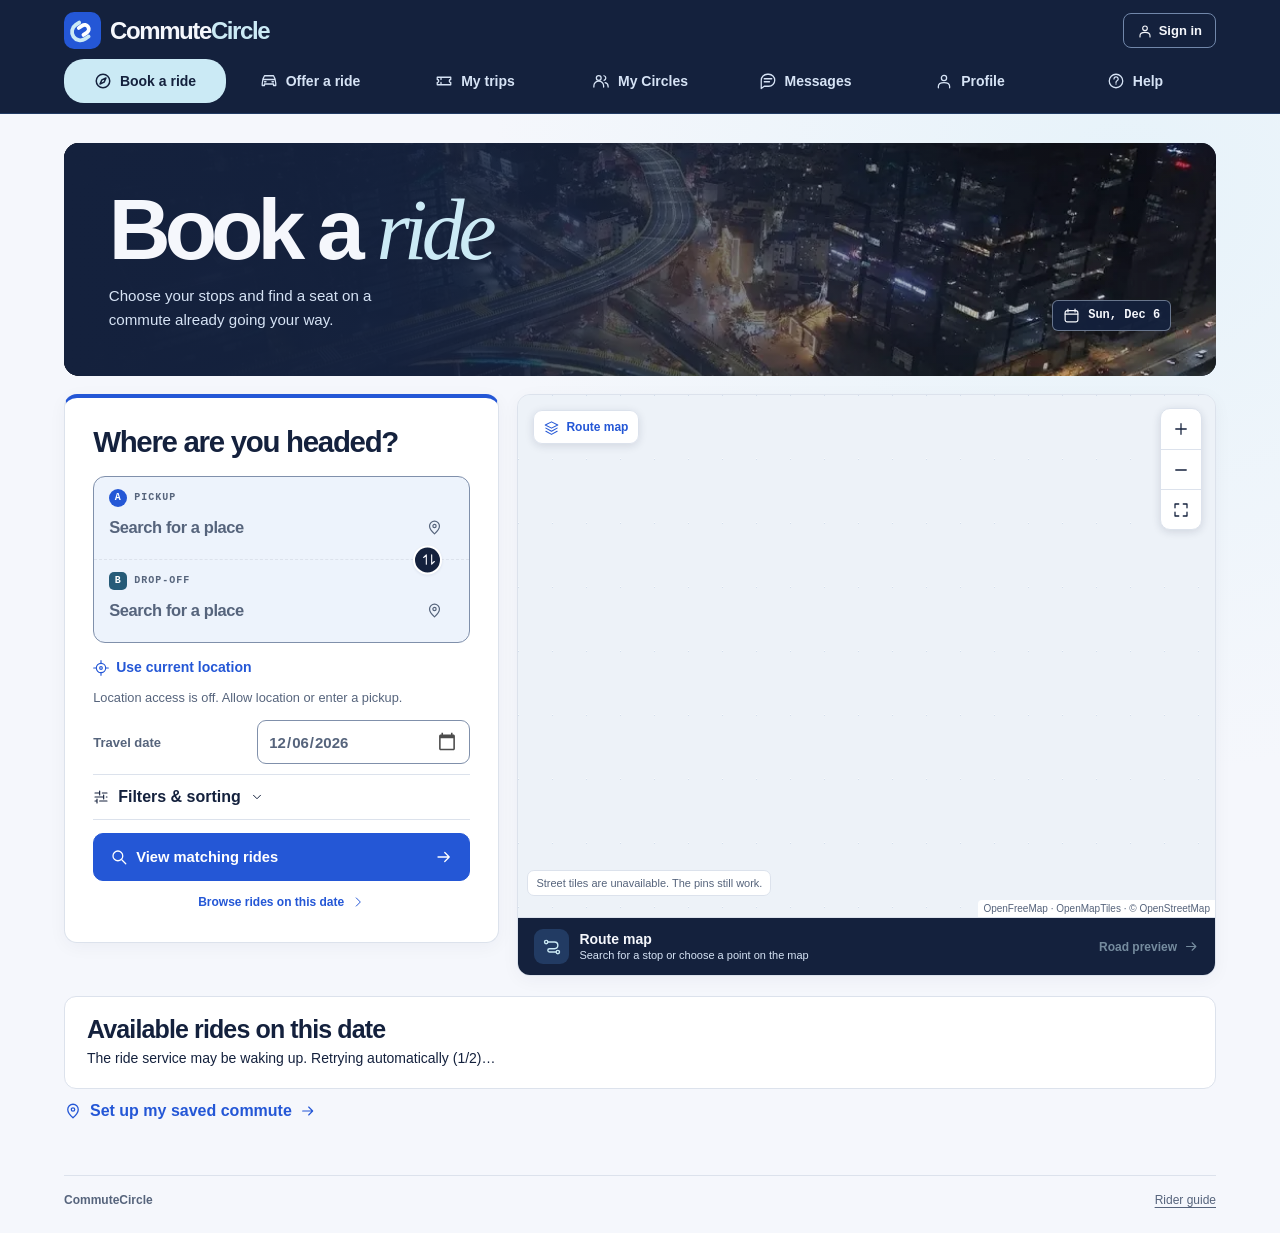
==== commit a53ea902: "Release CommuteCircle 0.2.7: nearest-first suggestions and Cobalt & Cloud" ====
--- a/commutecircle/index.html
+++ b/commutecircle/index.html
@@ -3,21 +3,21 @@
 <head>
   <meta charset="utf-8">
   <meta name="viewport" content="width=device-width, initial-scale=1, viewport-fit=cover">
-  <meta name="theme-color" content="#30213e">
+  <meta name="theme-color" content="#14213d">
   <meta name="referrer" content="no-referrer">
   <meta name="description" content="Find a seat along your commute, offer a ride and manage your trips with CommuteCircle.">
   <title>Find a ride · CommuteCircle</title>
-  <link rel="icon" href="./releases/41adf04265cd0775/assets/mark.svg" type="image/svg+xml">
-  <link rel="stylesheet" href="./releases/41adf04265cd0775/styles/foundation.css">
-  <link rel="stylesheet" href="./releases/41adf04265cd0775/styles/planner.css">
-  <link rel="stylesheet" href="./releases/41adf04265cd0775/styles/screens.css">
-  <link rel="stylesheet" href="./releases/41adf04265cd0775/styles/responsive.css">
-  <link rel="stylesheet" href="./releases/41adf04265cd0775/styles/commute.css">
-  <link rel="stylesheet" href="./releases/41adf04265cd0775/styles/sharing.css">
-  <link rel="stylesheet" href="./releases/41adf04265cd0775/styles/controls.css">
-  <link rel="stylesheet" href="./releases/41adf04265cd0775/styles/messages.css">
-  <link rel="stylesheet" href="./releases/41adf04265cd0775/styles/workspace.css">
-  <script type="module" src="./releases/41adf04265cd0775/app/main.js"></script>
+  <link rel="icon" href="./releases/719d435881a636d9/assets/mark.svg" type="image/svg+xml">
+  <link rel="stylesheet" href="./releases/719d435881a636d9/styles/foundation.css">
+  <link rel="stylesheet" href="./releases/719d435881a636d9/styles/planner.css">
+  <link rel="stylesheet" href="./releases/719d435881a636d9/styles/screens.css">
+  <link rel="stylesheet" href="./releases/719d435881a636d9/styles/responsive.css">
+  <link rel="stylesheet" href="./releases/719d435881a636d9/styles/commute.css">
+  <link rel="stylesheet" href="./releases/719d435881a636d9/styles/sharing.css">
+  <link rel="stylesheet" href="./releases/719d435881a636d9/styles/controls.css">
+  <link rel="stylesheet" href="./releases/719d435881a636d9/styles/messages.css">
+  <link rel="stylesheet" href="./releases/719d435881a636d9/styles/workspace.css">
+  <script type="module" src="./releases/719d435881a636d9/app/main.js"></script>
 </head>
 <body>
   <a class="skip" href="#main">Skip to content</a>
--- a/commutecircle/releases/719d435881a636d9/styles/planner.css
+++ b/commutecircle/releases/719d435881a636d9/styles/planner.css
@@ -0,0 +1,542 @@
+.find-layout {
+  display: grid;
+  grid-template-columns: minmax(292px, .84fr) minmax(0, 1.85fr);
+  gap: 18px;
+  align-items: stretch
+}
+
+.planner-card {
+  padding: clamp(19px, 2vw, 29px);
+  z-index: 3;
+  position: relative
+}
+
+.section-index {
+  font-size: 10px;
+  letter-spacing: .12em
+}
+
+.form-title {
+  margin: 10px 0 19px
+}
+
+.form-title h2 {
+  font-size: clamp(1.35rem, 2.1vw, 1.85rem)
+}
+
+.stop-stack {
+  display: grid;
+  gap: 12px;
+  position: relative
+}
+
+.place-field {
+  position: relative;
+  min-width: 0;
+  border: 1px solid var(--control-edge);
+  border-radius: 12px;
+  padding: 11px 13px 9px;
+  background: linear-gradient(130deg, var(--bg), var(--paper))
+}
+
+.place-field.is-searching { z-index: 21 }
+
+.place-field:focus-within {
+  border-color: var(--focus);
+  outline: 2px solid var(--focus);
+  outline-offset: -2px
+}
+
+.place-field>label {
+  display: flex;
+  align-items: center;
+  gap: 7px;
+  color: var(--muted);
+  font: 700 10px/1.4 ui-monospace, monospace;
+  letter-spacing: .1em;
+  text-transform: uppercase
+}
+
+.point-key {
+  display: inline-grid;
+  place-items: center;
+  width: 18px;
+  height: 18px;
+  border-radius: 50%;
+  font: 700 10px/1 ui-monospace, monospace;
+  color: white;
+  background: var(--brand)
+}
+
+.point-key.dropoff {
+  border-radius: 5px;
+  background: var(--dropoff)
+}
+
+.place-entry {
+  display: flex;
+  align-items: center;
+  gap: 4px
+}
+
+.place-entry input {
+  min-height: 31px;
+  padding: 3px 0;
+  font-size: 16.5px;
+  letter-spacing: -.025em;
+  font-weight: 650;
+  background: transparent;
+  border: 0;
+  border-radius: 0;
+  outline-offset: 0
+}
+
+.place-sub {
+  display: block;
+  color: var(--muted);
+  font-size: 11.5px;
+  line-height: 1.35;
+  text-overflow: ellipsis;
+  overflow: hidden;
+  white-space: nowrap
+}
+
+.swap-btn {
+  position: absolute;
+  z-index: 2;
+  right: 37px;
+  top: 50%;
+  transform: translateY(-50%);
+  width: 29px;
+  height: 29px;
+  border-radius: 50%;
+  background: var(--paper);
+  border: 1px solid var(--edge);
+  display: grid;
+  place-items: center;
+  color: var(--brand);
+  box-shadow: 0 1px 3px #14213d13
+}
+
+.date-row {
+  display: flex;
+  align-items: center;
+  gap: 9px;
+  padding: 12px 0;
+  margin: 6px 0 8px;
+  font-size: 12.5px;
+  font-weight: 650;
+  color: var(--muted)
+}
+
+.date-row>span {
+  white-space: nowrap
+}
+
+.date-row select {
+  width: auto;
+  min-width: 0;
+  min-height: 34px;
+  border: none;
+  background: transparent;
+  padding: 3px;
+  flex: 1;
+  text-align: right;
+  font-size: 13px;
+  font-weight: 650
+}
+
+.planner-card .primary {
+  min-height: 46px
+}
+
+.planner-card .primary .icon:last-child {
+  margin-left: auto
+}
+
+.planner-card .primary {
+  justify-content: flex-start
+}
+
+.browse-all {
+  font-size: 12px;
+  color: var(--brand);
+  width: 100%;
+  padding: 12px 0 0
+}
+
+.planner-card .notice {
+  margin-bottom: 8px
+}
+
+.suggestions {
+  position: absolute;
+  z-index: 20;
+  background: var(--paper);
+  border: 1px solid var(--edge);
+  border-radius: 12px;
+  box-shadow: 0 12px 36px #14213d29;
+  left: -1px;
+  right: -1px;
+  top: calc(100% + 3px);
+  display: flex;
+  flex-direction: column;
+  max-height: min(420px, 55vh);
+  max-height: min(420px, 55dvh);
+  overflow: hidden
+}
+
+.suggestions[hidden] { display: none }
+.suggestions.is-above { top: auto; bottom: calc(100% + 3px) }
+.place-entry input:focus-visible { outline: none }
+.suggestions [role=listbox] { min-height: 0; overflow-y: auto; overscroll-behavior: contain; scrollbar-gutter: stable }
+
+.suggestions [role=option] {
+  display: flex;
+  align-items: flex-start;
+  gap: 10px;
+  width: 100%;
+  text-align: left;
+  color: var(--ink);
+  padding: 12px 14px;
+  border: 0;
+  background: transparent;
+  font: inherit;
+  line-height: 1.4;
+  border-radius: 0
+}
+.suggestions [role=option]>.icon { flex: 0 0 16px; margin-top: 3px }
+
+.suggestions [role=option]:hover,
+.suggestions [aria-selected=true] {
+  background: var(--brand-tint)
+}
+
+.suggestions [role=option]>span {
+  min-width: 0;
+  flex: 1;
+  overflow-wrap: anywhere
+}
+
+.suggestions [role=option] b,
+.suggestions [role=option] small {
+  display: block
+}
+
+.suggestions small {
+  color: var(--muted);
+  font-size: 11px;
+  overflow: hidden;
+  text-overflow: ellipsis;
+  white-space: nowrap
+}
+
+.lookup-note {
+  font-size: 13px;
+  padding: 12px
+}
+
+.lookup-actions {
+  display: grid;
+  flex: 0 0 auto;
+  gap: 5px;
+  border-top: 1px solid var(--edge);
+  padding: 10px 12px;
+  background: var(--soft)
+}
+.lookup-actions [data-hint] { padding: 0; white-space: normal; line-height: 1.4 }
+.lookup-actions [data-hint]:empty { display: none }
+
+.lookup-actions button {
+  border: 0;
+  background: transparent;
+  color: var(--brand);
+  display: flex;
+  align-items: center;
+  gap: 8px;
+  font-size: 12px;
+  padding: 8px 0;
+  text-align: left;
+  width: 100%
+}
+.lookup-actions button>.icon { flex: 0 0 14px }
+
+.atlas {
+  position: relative;
+  z-index: 1;
+  min-width: 0;
+  display: flex;
+  flex-direction: column;
+  background: var(--map-ground);
+  border: 1px solid var(--edge);
+  border-radius: 19px;
+  overflow: hidden;
+  box-shadow: var(--shadow)
+}
+
+.atlas .canvas {
+  flex: 1;
+  min-height: 305px;
+  width: 100%;
+  background-color: var(--map-ground);
+  background-image: linear-gradient(32deg, #ffffff99 1px, transparent 1px), linear-gradient(118deg, #b8c8df77 1px, transparent 1px);
+  background-size: 34px 64px
+}
+
+.atlas .leaflet-tile-pane {
+  filter: saturate(.69) contrast(.93) brightness(1.025)
+}
+
+.atlas-badge,
+.atlas-controls,
+.atlas-attribution,
+.map-message {
+  position: absolute;
+  z-index: 450
+}
+
+.atlas-badge {
+  top: 15px;
+  left: 15px;
+  border: 1px solid var(--edge);
+  background: #fffffff5;
+  box-shadow: 0 2px 9px #14213d20;
+  color: var(--brand);
+  border-radius: 9px;
+  display: flex;
+  align-items: center;
+  gap: 7px;
+  padding: 7px 10px;
+  font-weight: 650;
+  font-size: 12px;
+  pointer-events: none
+}
+
+.atlas-controls {
+  right: 13px;
+  top: 13px;
+  display: grid;
+  background: var(--paper);
+  border: 1px solid var(--edge);
+  border-radius: 10px;
+  box-shadow: 0 2px 9px #14213d22;
+  overflow: hidden
+}
+
+.map-tool {
+  height: 34px;
+  width: 35px;
+  border: 0;
+  background: transparent;
+  color: var(--ink)
+}
+
+.map-tool+.map-tool {
+  border-top: 1px solid var(--edge)
+}
+
+.map-tool:hover {
+  background: var(--brand-tint)
+}
+
+.atlas-attribution {
+  bottom: 58px;
+  right: 0;
+  border-radius: 4px 0 0 0;
+  background: #fffffff5;
+  font: 10px/1.5 Arial, sans-serif;
+  padding: 1px 5px;
+  color: var(--muted)
+}
+
+.atlas-footer {
+  min-height: 58px;
+  display: flex;
+  align-items: center;
+  justify-content: space-between;
+  gap: 6px;
+  padding: 8px 16px;
+  border-top: 1px solid var(--edge);
+  background: var(--paper);
+  z-index: 460
+}
+
+.atlas-caption {
+  display: flex;
+  align-items: center;
+  gap: 10px;
+  min-width: 0
+}
+
+.atlas-caption b,
+.atlas-caption small {
+  display: block;
+  line-height: 1.3
+}
+
+.atlas-caption b {
+  font-size: 14px
+}
+
+.atlas-caption small {
+  font-size: 11px;
+  color: var(--muted)
+}
+
+.route-symbol {
+  width: 35px;
+  height: 35px;
+  border-radius: 9px
+}
+
+.atlas-footer .text-btn {
+  font-size: 12px;
+  white-space: nowrap
+}
+
+.map-message:not(:empty) {
+  bottom: 79px;
+  left: 9px;
+  max-width: calc(100% - 18px);
+  background: #fffffff5;
+  border: 1px solid var(--edge);
+  color: var(--muted);
+  border-radius: 7px;
+  padding: 4px 8px;
+  font-size: 11px
+}
+
+.route-marker {
+  background: transparent !important;
+  border: 0 !important;
+  cursor: grab !important
+}
+
+.map-marker-body {
+  position: absolute;
+  top: 2px;
+  left: 2px;
+  display: grid;
+  place-items: center;
+  width: 38px;
+  height: 38px;
+  border: 3px solid white;
+  border-radius: 50% 50% 50% 6px;
+  transform: rotate(-45deg);
+  background: var(--brand);
+  box-shadow: 0 2px 7px #14213d55
+}
+
+.map-marker-body>span {
+  transform: rotate(45deg);
+  color: white;
+  font: 700 16px/1 Arial, sans-serif
+}
+
+.route-marker i {
+  position: absolute;
+  bottom: 0;
+  left: 15px;
+  width: 12px;
+  height: 5px;
+  border-radius: 50%;
+  background: #14213d4f
+}
+
+.finish .map-marker-body {
+  background: var(--dropoff)
+}
+
+.atlas .leaflet-tooltip.stop-label {
+  background: #fffffff5;
+  border: 1px solid var(--edge);
+  color: var(--ink);
+  border-radius: 6px;
+  box-shadow: 0 2px 6px #14213d1e;
+  padding: 4px 7px;
+  font: 650 11px/1.25 inherit;
+  max-width: 150px;
+  white-space: normal
+}
+
+.atlas .leaflet-tooltip:before {
+  display: none
+}
+
+.corridors {
+  margin: 21px 0 0;
+  display: flex;
+  align-items: center;
+  gap: 26px;
+  border-top: 1px solid var(--edge);
+  padding-top: 21px
+}
+
+.corridors h2 {
+  font-size: 20px;
+  letter-spacing: -.035em;
+  margin-top: 3px
+}
+
+.corridor-links {
+  display: flex;
+  gap: 12px;
+  flex: 1;
+  max-width: 790px
+}
+
+.corridor {
+  display: flex;
+  align-items: center;
+  gap: 10px;
+  padding: 11px 13px;
+  flex: 1;
+  text-align: left;
+  background: var(--paper);
+  border: 1px solid var(--edge);
+  border-radius: 12px;
+  min-width: 0
+}
+
+.corridor:hover {
+  border-color: var(--control-edge);
+  background: var(--paper)
+}
+
+.corridor-icon {
+  height: 35px;
+  width: 35px;
+  border-radius: 9px
+}
+
+.corridor-icon.warm {
+  background: var(--accent-soft);
+  color: var(--dropoff)
+}
+
+.corridor b,
+.corridor small {
+  display: block
+}
+
+.corridor b {
+  font-size: 14px
+}
+
+.corridor small {
+  color: var(--muted);
+  font-size: 11px
+}
+
+.corridor>.icon {
+  margin-left: auto
+}
+
+.pickup-location {
+  display: flex;
+  flex-wrap: wrap;
+  align-items: center;
+  gap: .25rem .65rem;
+  margin: .35rem 0 .65rem;
+}
+.pickup-location small { color: var(--muted); }
--- a/commutecircle/releases/719d435881a636d9/styles/screens.css
+++ b/commutecircle/releases/719d435881a636d9/styles/screens.css
@@ -0,0 +1,625 @@
+.result-toolbar,
+.trip-tools,
+.trip-card-top,
+.ride-card-head,
+.ride-foot,
+.ride-main,
+.fare-line,
+.ticket-head,
+.stop-heading,
+.review-row {
+  display: flex;
+  align-items: center;
+  justify-content: space-between;
+  gap: 12px
+}
+
+.result-toolbar {
+  margin: 8px 0 16px;
+  justify-content: flex-start;
+  flex-wrap: wrap
+}
+
+.result-list {
+  display: grid;
+  grid-template-columns: repeat(2, minmax(0, 1fr));
+  gap: 14px
+}
+
+.result-list>.empty {
+  grid-column: 1/-1
+}
+
+.ride-card {
+  padding: 20px
+}
+
+.ride-main {
+  margin: 18px 0;
+  align-items: flex-start
+}
+
+.itinerary {
+  min-width: 0;
+  display: grid;
+  gap: 11px
+}
+
+.itinerary>div {
+  position: relative;
+  display: grid;
+  align-items: center;
+  grid-template-columns: 67px 10px 1fr;
+  gap: 8px;
+  font-size: 15px;
+  line-height: 1.3
+}
+
+.itinerary time {
+  font-size: 12px;
+  color: var(--muted);
+  font-variant-numeric: tabular-nums
+}
+
+.itinerary i,
+.stop-list li>i {
+  width: 9px;
+  height: 9px;
+  border-radius: 50%;
+  border: 2px solid var(--brand);
+  background: var(--soft);
+  position: relative
+}
+
+.itinerary div:first-child i:after {
+  content: "";
+  position: absolute;
+  width: 2px;
+  height: 20px;
+  left: 1.5px;
+  top: 7px;
+  background: var(--control-edge)
+}
+
+.itinerary div:last-child i,
+.stop-list i.last {
+  border-color: var(--dropoff);
+  border-radius: 2px
+}
+
+.card-price {
+  text-align: right;
+  white-space: nowrap
+}
+
+.card-price b {
+  font-size: 24px;
+  line-height: 1.2
+}
+
+.card-price small {
+  display: block;
+  color: var(--muted)
+}
+
+.ride-foot {
+  border-top: 1px solid var(--edge);
+  padding-top: 12px;
+  justify-content: flex-start;
+  gap: 15px;
+  flex-wrap: wrap
+}
+
+.ride-foot>span {
+  display: inline-flex;
+  align-items: center;
+  gap: 5px;
+  font-size: 12px;
+  color: var(--muted)
+}
+
+.ride-foot>a {
+  margin-left: auto;
+  font-size: 13px
+}
+
+.route-h1 {
+  font-size: clamp(2rem, 3.5vw, 3rem)
+}
+
+.route-h1>span {
+  color: var(--brand)
+}
+
+.details-grid,
+.checkout-layout,
+.offer-layout,
+.help-layout {
+  display: grid;
+  grid-template-columns: minmax(0, 1.48fr) minmax(280px, 1fr);
+  gap: 18px;
+  align-items: start
+}
+
+.details-grid > *,
+.checkout-layout > *,
+.offer-layout > *,
+.help-layout > * {
+  min-width: 0
+}
+
+.booking-summary,
+.summary-note,
+.checkout-pay {
+  position: sticky;
+  top: 15px
+}
+
+.booking-summary .field,
+.checkout-pay .ledger {
+  margin: 14px 0
+}
+
+.booking-summary h2,
+.summary-note h2,
+.accent-panel h2 {
+  margin-top: 7px
+}
+
+.booking-summary .primary,
+.checkout-pay .primary,
+.summary-note .primary {
+  margin-top: 13px
+}
+
+.stop-list {
+  list-style: none;
+  padding: 0;
+  margin: 0
+}
+
+.stop-list li {
+  display: grid;
+  grid-template-columns: 70px 13px 1fr;
+  column-gap: 11px;
+  align-items: baseline;
+  position: relative;
+  padding: 0 0 20px
+}
+
+.stop-list li:last-child {
+  padding-bottom: 0
+}
+
+.stop-list li:not(:last-child):before {
+  content: "";
+  position: absolute;
+  left: 85px;
+  width: 2px;
+  top: 16px;
+  bottom: -10px;
+  background: var(--control-edge)
+}
+
+.stop-time,
+.stop-list small {
+  font-size: 12px;
+  color: var(--muted)
+}
+
+.stop-list small {
+  display: block
+}
+
+.stop-list .muted-stop {
+  color: var(--muted)
+}
+
+.fare-line {
+  padding: 13px 0 6px;
+  border-top: 1px solid var(--edge);
+  font-size: 14px
+}
+
+.fare-line b {
+  font-size: 25px;
+  line-height: 1.15
+}
+
+.specs,
+.policy-rows {
+  margin: 15px 0 0
+}
+
+.specs>div,
+.policy-rows>div {
+  display: flex;
+  align-items: center;
+  justify-content: space-between;
+  gap: 10px;
+  font-size: 14px;
+  border-top: 1px solid var(--edge);
+  padding: 9px 0
+}
+
+dt {
+  color: var(--muted)
+}
+
+dd {
+  margin: 0;
+  font-weight: 650
+}
+
+.caps {
+  text-transform: capitalize
+}
+
+.policy {
+  border-top: 1px solid var(--edge);
+  margin-top: 14px;
+  padding-top: 12px
+}
+
+summary {
+  cursor: pointer;
+  list-style: none
+}
+
+summary::-webkit-details-marker {
+  display: none
+}
+
+.policy summary,
+.meeting summary,
+.faq summary {
+  display: flex;
+  align-items: center;
+  gap: 8px;
+  font-weight: 630
+}
+
+.policy summary {
+  font-size: 13px
+}
+
+.policy summary>.icon:last-child,
+.meeting summary>.icon:last-child,
+.faq summary>.icon {
+  margin-left: auto
+}
+
+.policy-rows>div {
+  font-size: 12px
+}
+
+.policy-rows dd {
+  text-align: right
+}
+
+.meeting summary>span {
+  display: flex;
+  align-items: center;
+  gap: 7px
+}
+
+.meeting .btn {
+  margin: 12px 0
+}
+
+.meeting [data-feedback] {
+  white-space: pre-line;
+  overflow-wrap: anywhere
+}
+
+.ticket-head {
+  padding-bottom: 20px;
+  border-bottom: 1px dashed var(--control-edge)
+}
+
+.ticket-route {
+  display: grid;
+  grid-template-columns: 25px 1fr;
+  gap: 13px 8px;
+  align-items: center;
+  padding: 20px 0
+}
+
+.ledger {
+  display: grid;
+  grid-template-columns: 1fr auto;
+  gap: 8px;
+  color: var(--muted);
+  font-size: 14px
+}
+
+.ledger b {
+  color: var(--ink);
+  text-align: right
+}
+
+.hold-clock {
+  display: flex;
+  align-items: center;
+  justify-content: center;
+  gap: 6px;
+  border-radius: 8px;
+  padding: 8px;
+  background: var(--warning-soft);
+  font-size: 14px
+}
+
+.cancel {
+  color: var(--danger)
+}
+
+.checkout-pay>.text-btn {
+  display: flex;
+  margin: 10px auto 0
+}
+
+.step-no {
+  width: 28px;
+  height: 28px;
+  border-radius: 7px;
+  font: 650 12px/1 ui-monospace, monospace
+}
+
+.form-grid {
+  display: grid;
+  grid-template-columns: 1fr 1fr;
+  gap: 12px
+}
+
+.span-2 {
+  grid-column: 1/-1
+}
+
+.offer-stop {
+  border-top: 1px solid var(--edge);
+  padding: 13px 0
+}
+
+.stop-fields {
+  display: grid;
+  grid-template-columns: minmax(0, 1.8fr) 1fr 1fr;
+  gap: 8px;
+  margin-top: 7px
+}
+
+.stop-heading {
+  justify-content: flex-start;
+  font-size: 14px
+}
+
+.stop-heading .icon-only {
+  margin-left: auto
+}
+
+.panel-intro {
+  font-size: 14px
+}
+
+.checkline {
+  display: flex;
+  align-items: center;
+  gap: 8px;
+  font-size: 14px;
+  margin-bottom: 12px
+}
+
+.checkline input {
+  width: 18px;
+  height: 18px;
+  accent-color: var(--brand)
+}
+
+.note-box {
+  display: flex;
+  align-items: flex-start;
+  gap: 8px;
+  background: var(--soft);
+  border-radius: 9px;
+  padding: 10px;
+  font-size: 13px
+}
+
+.note-box .icon {
+  margin-top: 2px
+}
+
+.trip-tools {
+  margin-bottom: 15px;
+  flex-wrap: wrap
+}
+
+.tabs {
+  display: flex;
+  padding: 3px;
+  gap: 2px;
+  background: var(--soft);
+  border-radius: 11px
+}
+
+.tabs a {
+  display: inline-flex;
+  align-items: center;
+  gap: 6px;
+  padding: 7px 13px;
+  font-weight: 620;
+  font-size: 13px;
+  border-radius: 8px
+}
+
+.tabs a[aria-current=page] {
+  background: var(--paper);
+  color: var(--brand);
+  box-shadow: 0 1px 4px #14213d1a
+}
+
+.trip-list {
+  display: grid;
+  gap: 12px
+}
+
+.trip-card h2 {
+  margin-top: 10px
+}
+
+.trip-card-top .eyebrow {
+  margin: 0
+}
+
+.passengers {
+  margin-top: 15px;
+  border-top: 1px solid var(--edge);
+  padding-top: 10px;
+  font-size: 14px
+}
+
+.passenger-row {
+  padding: 10px 0;
+  border-top: 1px solid var(--edge);
+  margin-top: 8px;
+  overflow-wrap: anywhere
+}
+
+.passenger-row small {
+  display: block;
+  color: var(--muted);
+  margin: 3px 0 8px
+}
+
+.circles-grid .stack,
+.circles-grid .panel,
+.circle-row {
+  min-width: 0;
+  overflow-wrap: anywhere
+}
+
+.circle-invitation {
+  margin-top: 16px;
+  padding: clamp(12px, 3vw, 20px);
+  border: 1px solid var(--edge);
+  border-radius: 14px;
+  background: linear-gradient(125deg, var(--soft) 50%, var(--accent-soft));
+  scroll-margin-block: 18vh
+}
+
+.circle-invitation .panel-cap,
+.circle-invitation .invitation-message p {
+  margin: 0
+}
+
+.invitation-message {
+  display: grid;
+  grid-template-columns: minmax(0, 1fr);
+  gap: 10px;
+  margin-top: 12px;
+  line-height: 1.5
+}
+
+.invitation-message a {
+  color: var(--brand);
+  text-decoration: underline
+}
+
+.invitation-message code {
+  display: block;
+  padding: 10px 12px;
+  border: 1px solid var(--edge);
+  border-radius: 8px;
+  background: var(--paper);
+  white-space: normal;
+  overflow-wrap: anywhere;
+  user-select: all
+}
+
+.circle-invitation [data-copy-status]:empty {
+  margin: 0
+}
+
+.review-row {
+  margin-top: 14px;
+  justify-content: flex-start;
+  align-items: end
+}
+
+.review-row select {
+  width: auto
+}
+
+.previous {
+  margin-top: 16px
+}
+
+.faq {
+  border-top: 1px solid var(--edge);
+  padding: 13px 0
+}
+
+.faq>p {
+  color: var(--muted);
+  font-size: 14px
+}
+
+.accent-panel {
+  background: var(--brand-tint)
+}
+
+.accent-panel form,
+.accent-panel .btn {
+  margin: 12px 0
+}
+
+.lab-panel {
+  max-width: 720px
+}
+
+.lab-rider {
+  display: flex;
+  align-items: center;
+  gap: 11px;
+  padding: 15px 0;
+  border-bottom: 1px solid var(--edge)
+}
+
+.lab-rider small {
+  display: block
+}
+
+.lab-rider .button-row {
+  margin-left: auto
+}
+
+.avatar {
+  width: 35px;
+  height: 35px;
+  display: grid;
+  place-items: center;
+  border-radius: 50%;
+  background: var(--soft);
+  font-weight: bold
+}
+
+.dialog {
+  width: min(390px, 90vw);
+  color: var(--ink);
+  border: 1px solid var(--edge);
+  padding: 24px;
+  border-radius: 16px;
+  background: var(--paper);
+  box-shadow: 0 15px 65px #14213d44
+}
+
+.dialog::backdrop {
+  background: #14213d66
+}
+
+.dialog p {
+  margin: 13px 0 20px
+}
+
+.dialog .button-row {
+  justify-content: flex-end
+}
--- a/commutecircle/releases/719d435881a636d9/styles/responsive.css
+++ b/commutecircle/releases/719d435881a636d9/styles/responsive.css
@@ -0,0 +1,437 @@
+@media(min-width:1500px) {
+
+  .top-inner,
+  main,
+  .footer {
+    width: min(1320px, 90%)
+  }
+}
+
+@media(max-width:950px) {
+
+  .top-inner,
+  main,
+  .footer {
+    width: calc(100% - 48px)
+  }
+
+  .top-inner {
+    gap: 12px
+  }
+
+  .primary-nav {
+    gap: 0
+  }
+
+  .primary-nav a {
+    padding: 8px 10px;
+    font-size: 13px
+  }
+
+  .find-layout {
+    grid-template-columns: minmax(285px, .9fr) minmax(0, 1.45fr);
+    gap: 14px
+  }
+
+  .planner-card {
+    padding: 18px
+  }
+
+  .corridors {
+    gap: 16px
+  }
+
+  .corridor-links {
+    gap: 8px
+  }
+
+  .result-list {
+    grid-template-columns: 1fr
+  }
+
+  .offer-layout {
+    grid-template-columns: 1.35fr 1fr
+  }
+
+  .stop-fields {
+    grid-template-columns: 1fr 1fr
+  }
+
+  .stop-fields>label:first-child {
+    grid-column: 1/-1
+  }
+}
+
+@media(max-width:720px) {
+  body {
+    padding-bottom: calc(63px + env(safe-area-inset-bottom))
+  }
+
+  .topbar {
+    z-index: 660
+  }
+
+  .top-inner,
+  main,
+  .footer {
+    width: calc(100% - 32px)
+  }
+
+  .top-inner {
+    min-height: 59px;
+    justify-content: space-between
+  }
+
+  .brand {
+    font-size: 21px
+  }
+
+  .brand-mark {
+    width: 32px;
+    height: 32px
+  }
+
+  .primary-nav {
+    position: fixed;
+    z-index: 1000;
+    bottom: 0;
+    left: 0;
+    right: 0;
+    justify-content: space-around;
+    gap: 2px;
+    padding: 5px 5px calc(5px + env(safe-area-inset-bottom));
+    background: var(--night);
+    border-top: 1px solid var(--edge);
+    box-shadow: 0 -3px 16px #14213d15
+  }
+
+  .primary-nav a {
+    flex: 1;
+    flex-direction: column;
+    gap: 2px;
+    padding: 6px 3px;
+    font-size: 11px;
+    border-radius: 9px;
+    min-height: 46px
+  }
+
+  main {
+    padding-top: 22px
+  }
+
+  .page-head {
+    margin-bottom: 15px
+  }
+
+  .page-head>p {
+    font-size: 14px
+  }
+
+  .eyebrow {
+    font-size: 9.5px
+  }
+
+  h1 {
+    font-size: 38px;
+    line-height: 1.1
+  }
+
+  .mode {
+    font-size: 10.5px
+  }
+
+  .find-layout,
+  .details-grid,
+  .offer-layout,
+  .checkout-layout,
+  .help-layout {
+    grid-template-columns: minmax(0, 1fr);
+    gap: 12px
+  }
+
+  .atlas {
+    grid-row: 1
+  }
+
+  .atlas .canvas {
+    min-height: 0;
+    height: clamp(195px, 28vh, 260px);
+    flex: none
+  }
+
+  .atlas-footer {
+    min-height: 49px;
+    padding: 6px 10px
+  }
+
+  .atlas-attribution {
+    bottom: 49px
+  }
+
+  .atlas-badge {
+    top: 9px;
+    left: 9px
+  }
+
+  .atlas-controls {
+    top: 7px;
+    right: 7px
+  }
+
+  .map-tool {
+    width: 32px;
+    height: 31px
+  }
+
+  .atlas .leaflet-tooltip.stop-label {
+    font-size: 10px;
+    max-width: 92px
+  }
+
+  .map-message:not(:empty) {
+    bottom: 67px
+  }
+
+  .atlas-caption small {
+    font-size: 10px
+  }
+
+  .planner-card {
+    padding: 16px
+  }
+
+  .form-title {
+    margin: 4px 0 12px
+  }
+
+  .form-title h2 {
+    font-size: 22px
+  }
+
+  .stop-stack {
+    gap: 8px
+  }
+
+  .place-field {
+    padding: 7px 11px
+  }
+
+  .place-entry input {
+    font-size: 16px
+  }
+
+  .place-field>label {
+    font-size: 9px
+  }
+
+  .date-row {
+    margin: 1px 0;
+    padding: 7px 0
+  }
+
+  .corridors {
+    display: block;
+    padding-top: 14px;
+    margin-top: 16px
+  }
+
+  .corridors h2 {
+    font-size: 18px
+  }
+
+  .corridor-links {
+    margin-top: 9px;
+    display: grid;
+    grid-template-columns: 1fr 1fr
+  }
+
+  .corridor {
+    padding: 8px;
+    gap: 5px
+  }
+
+  .corridor-icon {
+    display: none
+  }
+
+  .corridor b {
+    font-size: 12px
+  }
+
+  .corridor small {
+    font-size: 10px
+  }
+
+  .summary-note,
+  .checkout-pay,
+  .booking-summary {
+    position: static
+  }
+
+  .details-grid .booking-summary {
+    grid-row: 1
+  }
+
+  .result-toolbar {
+    gap: 6px
+  }
+
+  .result-toolbar .meta {
+    font-size: 12px
+  }
+
+  .ride-card {
+    padding: 16px
+  }
+
+  .ride-foot {
+    gap: 7px
+  }
+
+  .trip-tools {
+    gap: 7px
+  }
+
+  .tabs a {
+    padding: 6px 10px
+  }
+
+  .footer {
+    padding-bottom: 14px
+  }
+
+  .panel {
+    padding: 17px
+  }
+
+  .btn {
+    min-height: 43px
+  }
+
+  .ride-card .itinerary>div {
+    grid-template-columns: 56px 9px 1fr;
+    gap: 6px;
+    font-size: 14px
+  }
+}
+
+@media(max-width:370px) {
+
+  .top-inner,
+  main,
+  .footer {
+    width: calc(100% - 22px)
+  }
+
+  .card-price b {
+    font-size: 21px
+  }
+
+  .atlas-footer .route-symbol {
+    display: none
+  }
+
+  .mode {
+    padding: 4px 6px
+  }
+
+  .tab-tools {
+    flex-wrap: wrap
+  }
+}
+
+@media(prefers-reduced-motion:reduce) {
+
+  *,
+  *:before,
+  *:after {
+    animation-duration: .01ms !important;
+    transition-duration: .01ms !important;
+    scroll-behavior: auto !important
+  }
+}
+
+.account-btn {
+  display: flex;
+  align-items: center;
+  gap: 6px;
+  border: 1px solid var(--control-edge);
+  border-radius: 22px;
+  background: var(--paper);
+  padding: 7px 13px;
+  font-size: 13px;
+  color: var(--brand);
+  font-weight: 660
+}
+
+.auto-results {
+  margin-top: 18px;
+  padding: 14px 19px;
+  border: 1px solid var(--edge);
+  border-radius: 12px;
+  background: var(--soft);
+  font-size: 14px;
+  color: var(--ink)
+}
+
+.auto-heading {
+  display: flex;
+  gap: 8px;
+  justify-content: space-between;
+  margin-bottom: 5px
+}
+
+.auto-heading>span {
+  font-size: 12px;
+  color: var(--muted)
+}
+
+.match-chip {
+  display: inline-flex;
+  background: var(--paper);
+  border: 1px solid var(--edge);
+  border-radius: 8px;
+  padding: 6px 9px;
+  margin: 2px 7px 2px 0;
+  font-weight: 600;
+  font-size: 13px
+}
+
+.access .btn+.btn {
+  margin-left: 5px
+}
+
+.atlas .leaflet-tile-pane {
+  filter: none
+}
+
+.atlas .leaflet-tooltip.stop-label {
+  font-family: inherit;
+  font-size: 12px;
+  font-weight: 650;
+  line-height: 1.25
+}
+
+.atlas .leaflet-tooltip.stop-label {
+  width: max-content;
+  max-width: 150px
+}
+
+.checkout-layout+.meeting {
+  margin-top: 16px
+}
+
+.stop-fields .place-field {
+  padding: 7px 10px;
+  min-width: 0
+}
+
+.stop-fields {
+  align-items: end
+}
+
+@media(max-width:950px) {
+  .stop-fields>.place-field {
+    grid-column: 1/-1
+  }
+}
--- a/commutecircle/releases/719d435881a636d9/styles/commute.css
+++ b/commutecircle/releases/719d435881a636d9/styles/commute.css
@@ -0,0 +1,6 @@
+/* Private commute, filters and conversation screens. */
+.sign-in-card{max-width:480px;margin:28px auto;display:grid;gap:18px;text-align:center;padding:32px}.sign-in-card .empty-icon{margin:auto}.sign-in-card p{line-height:1.65}.search-filters{margin:14px 0;border-top:1px solid var(--edge);border-bottom:1px solid var(--edge);padding:12px 0}.search-filters summary{display:flex;align-items:center;gap:9px;cursor:pointer;font-weight:650}.filter-grid{display:grid;grid-template-columns:repeat(2,minmax(0,1fr));gap:14px;padding-top:18px}.filter-grid .field{min-width:0}.filter-grid input:not([type=checkbox]),.filter-grid select{width:100%;min-width:0}.planner-card .filter-grid{grid-template-columns:1fr}.planner-card .span-2{grid-column:auto}.date-row input{font:inherit;border:0;background:transparent;min-width:0;max-width:160px;color:inherit;padding:5px}.match-reasons{display:flex;gap:10px;flex-wrap:wrap;color:var(--muted);font-size:12px;padding:0 0 15px}.chat-panel{max-width:760px;margin:auto}.messages{min-height:200px;max-height:440px;overflow:auto;display:flex;flex-direction:column;gap:12px;padding:18px 0}.message{padding:12px 16px;max-width:90%;background:var(--soft);border-radius:16px;align-self:flex-start;overflow-wrap:anywhere}.message.mine{background:var(--brand-tint);align-self:flex-end}.message p{white-space:pre-wrap;margin:5px 0;line-height:1.55}.message small{color:var(--muted)}.quick-replies{display:flex;gap:8px;flex-wrap:wrap;margin:12px 0}.quick-replies button{border:1px solid var(--control-edge);background:var(--paper);border-radius:18px;padding:8px 12px;color:var(--brand);font:inherit;font-size:12px;cursor:pointer}.chat-panel textarea{resize:vertical;min-height:85px;width:100%;font:inherit;padding:12px;border:1px solid var(--control-edge);border-radius:10px}.chat-panel [data-chat]{display:grid;gap:12px}.chat-panel [hidden]{display:none}.checkline{line-height:1.5}.checkline input{flex-shrink:0}.fine{line-height:1.6}.panel>.place-field{margin:16px 0}.filter-grid .field small{font-weight:400}.primary-nav{gap:6px}
+@media(max-width:600px){.filter-grid{grid-template-columns:1fr 1fr}.filter-grid .span-2{grid-column:1/-1}.sign-in-card{padding:24px 20px;margin:12px auto}.primary-nav a{font-size:10px}.footer{flex-direction:column;align-items:flex-start;gap:8px}.date-row{flex-wrap:wrap}.chat-panel{padding:18px}}
+
+.booking-alerts{margin-top:20px;max-width:900px}.booking-alerts p{line-height:1.6;overflow-wrap:anywhere}.booking-alerts form{display:grid;gap:14px;margin:18px 0}.booking-alerts .field{max-width:420px}.booking-alerts .btn{justify-self:start}.booking-alerts [hidden]{display:none}.alert-phone{border-top:1px solid var(--edge);padding-top:16px}.alert-phone summary{cursor:pointer;font-weight:650;min-height:44px;display:flex;align-items:center}.alert-history{list-style:none;padding:0;display:grid;gap:12px}.alert-history li{display:grid;gap:4px;font-size:13px}.alert-history span{color:var(--muted)}.receipt-alerts{border-top:1px solid var(--edge);padding-top:16px;margin-top:18px}.receipt-alerts h3{font-size:16px}.receipt-alerts p{font-size:13px;line-height:1.5}
+.profile-actions{display:flex;align-items:center;gap:12px;flex-wrap:wrap}.booking-alerts .fine{text-align:left;margin-block:8px}
--- a/commutecircle/releases/719d435881a636d9/styles/sharing.css
+++ b/commutecircle/releases/719d435881a636d9/styles/sharing.css
@@ -0,0 +1,15 @@
+/* Opt-in trip sharing and private favourites. */
+.sharing-panel{max-width:760px;margin:0 auto;display:grid;gap:18px}.sharing-panel p{line-height:1.65;margin:0}.sharing-panel h2{font-size:24px;line-height:1.3}.sharing-panel input[readonly]{font-size:13px;min-width:0;width:100%;text-overflow:ellipsis}.share-state{padding:14px 16px;background:var(--soft);border-left:3px solid var(--control-edge);border-radius:5px;font-weight:600}.sharing-status{display:flex;justify-content:center;align-items:center;gap:18px;flex-wrap:wrap;padding:12px 20px;background:var(--soft);color:var(--ink);font-size:13px}.sharing-status a{font-weight:650;text-decoration:underline}.sharing-status button{font:inherit;border:1px solid var(--control-edge);border-radius:16px;background:var(--paper);padding:6px 14px;cursor:pointer}.sharing-status[hidden],.sharing-panel [hidden]{display:none}.trusted-contacts{margin-top:24px;max-width:900px}.trusted-contacts>p{line-height:1.65;color:var(--muted)}.contact-row{display:flex;justify-content:space-between;align-items:center;gap:16px;padding:14px 0;border-bottom:1px solid var(--edge);overflow-wrap:anywhere}.contact-row small{display:block;color:var(--muted);margin-top:5px}.trusted-contacts form{margin-top:20px;display:grid;grid-template-columns:1fr 1fr;gap:16px}.trusted-contacts input,.trusted-contacts select{min-width:0;width:100%}.trusted-contacts input:disabled{background:var(--soft)}.trusted-contacts [data-contact-list]{margin:16px 0;color:var(--muted)}.sharing-panel [data-tracking]{display:grid;gap:16px}
+@media(max-width:600px){.trusted-contacts form{grid-template-columns:1fr}.sharing-panel{padding:22px 18px}.sharing-panel h2{font-size:21px}.sharing-panel .button-row{flex-wrap:wrap}.sharing-status{gap:10px;padding:10px 14px}.sharing-status span{flex-basis:100%;text-align:center}.sharing-panel [data-tracking] a{white-space:normal;text-align:center}.contact-row{align-items:flex-start}}
+.tracking-panel{max-width:1040px;margin:auto;display:grid;gap:18px;min-width:0}.tracking-panel h2{font-size:24px;line-height:1.3}.tracking-panel p{margin:0;line-height:1.6}.tracking-panel [hidden]{display:none}.tracking-summary{display:flex;align-items:center;gap:16px;justify-content:space-between;flex-wrap:wrap}.tracking-summary .share-state{flex:1;min-width:220px}.live-atlas{position:relative;border:1px solid var(--edge);border-radius:16px;overflow:hidden;isolation:isolate}.live-atlas [data-live-canvas]{height:clamp(310px,55vh,570px);width:100%;background:var(--map-ground)}.live-atlas [data-follow]{position:absolute;z-index:500;top:14px;right:14px;box-shadow:0 2px 8px #14213d20}.live-atlas [data-tiles]:not(:empty){position:absolute;bottom:25px;left:12px;right:12px;z-index:500;background:var(--warning-soft);padding:8px;border-radius:6px}.live-marker{width:48px;height:48px;display:flex;align-items:center;justify-content:center;background:var(--live);color:white;border:3px solid white;box-shadow:0 3px 12px #14213d40;border-radius:50%}.vehicle-marker{border-radius:15px;background:var(--night)}.tracking-paused .live-marker{background:var(--warning)}.tracking-panel [data-map-consent]{display:grid;gap:10px;justify-items:start}.tracking-panel [data-external]{white-space:normal;text-align:left}
+
+.share-state[data-state="live"], .sharing-status[data-state="live"] {
+  background: var(--live-soft);
+  border-color: var(--live);
+  color: var(--live);
+}
+.share-state[data-state="stale"], .sharing-status[data-state="stale"] {
+  background: var(--warning-soft);
+  border-color: var(--warning);
+  color: var(--warning);
+}
--- a/commutecircle/releases/719d435881a636d9/styles/controls.css
+++ b/commutecircle/releases/719d435881a636d9/styles/controls.css
@@ -0,0 +1,61 @@
+/* Shared controls: native date pickers, predictable checkbox sizing and six-tab navigation. */
+.nav-short{display:none}
+.primary-nav{gap:3px}
+.primary-nav a{padding:10px 11px;min-height:44px}
+#account{flex:none}
+.top-inner{gap:20px}
+.field,.form-grid>*{min-width:0}
+.form-grid{grid-template-columns:repeat(2,minmax(0,1fr))}
+.filter-grid input:not([type=checkbox]),.filter-grid select{width:100%;min-width:0}
+.checkline{display:flex;align-items:center;gap:10px;min-height:44px;line-height:1.45;cursor:pointer;text-align:left}
+.checkline input[type=checkbox],.filter-grid input[type=checkbox]{width:18px;height:18px;min-width:18px;max-width:18px;flex:0 0 18px;margin:0;accent-color:var(--brand)}
+.checkline>.icon{color:var(--brand)}
+.checkline>span{flex:1;min-width:0}
+.date-row{display:grid;grid-template-columns:minmax(0,1fr) minmax(0,1.4fr);gap:12px;align-items:center;margin:12px 0;padding:0;border:0}
+.date-row>span{font-size:13px;font-weight:650;color:var(--muted)}
+.date-row input[type=date]{max-width:none;width:100%;min-height:44px;border:1px solid var(--control-edge);background:var(--paper);border-radius:9px;padding:9px 10px;font-size:15px}
+input[type=date],input[type=datetime-local]{min-height:44px;line-height:1.3;max-width:100%}
+input[type=date]::-webkit-calendar-picker-indicator,input[type=datetime-local]::-webkit-calendar-picker-indicator{width:20px;height:20px;margin:0 0 0 6px;cursor:pointer;opacity:.7}
+input[type=date]::-webkit-date-and-time-value,input[type=datetime-local]::-webkit-date-and-time-value{text-align:left;min-height:1.3em}
+.icon-only{min-width:40px;min-height:40px}
+.map-tool{width:40px;height:40px}
+.suggestions [role=option]{min-height:50px}
+.suggestions [role=option] small{white-space:normal;line-height:1.4}
+.lookup-actions{flex-wrap:wrap}
+.lookup-actions [data-gps]{min-height:44px;white-space:normal}
+.place-sub{white-space:normal;line-height:1.4;overflow-wrap:anywhere;display:-webkit-box;-webkit-box-orient:vertical;-webkit-line-clamp:2;overflow:hidden}
+.atlas .leaflet-tooltip.stop-label{max-width:180px;white-space:normal;overflow-wrap:break-word;padding:7px 10px;line-height:1.35}
+.match-reasons>span{display:inline-flex;align-items:center;gap:5px}
+.stop-fields{grid-template-columns:minmax(0,1.6fr) minmax(0,1fr) minmax(0,1fr)}
+@media(min-width:721px) and (max-width:1280px){
+  .top-inner{flex-wrap:wrap;gap:0 16px;padding-top:12px}
+  #account{margin-left:auto}
+  .primary-nav{order:3;width:100%;justify-content:center;padding:10px 0}
+  .primary-nav a{flex:1;justify-content:center}
+}
+@media(max-width:950px){
+  .stop-fields{grid-template-columns:repeat(2,minmax(0,1fr))}
+  .nav-full{display:none}.nav-short{display:inline}
+}
+@media(max-width:720px){
+  .top-inner{gap:10px}
+  .account-btn{min-height:44px}
+  .primary-nav{display:grid;grid-auto-flow:column;grid-auto-columns:minmax(0,1fr);gap:0;padding-inline:4px}
+  .primary-nav a{padding:6px 1px;min-width:0;min-height:50px;gap:3px;font-size:10px}
+  .nav-full{display:none}.nav-short{display:inline}
+  body{padding-bottom:calc(70px + env(safe-area-inset-bottom))}
+  .map-tool{width:36px;height:36px}
+  .atlas .leaflet-tooltip.stop-label{max-width:112px;font-size:10px;padding:5px 7px}
+  .date-row{margin:12px 0;grid-template-columns:minmax(0,1fr) minmax(0,1.5fr)}
+  .offer-layout .form-grid{grid-template-columns:repeat(2,minmax(0,1fr))}
+  .checkline{font-size:13px;gap:8px}
+  .auto-heading{flex-wrap:wrap}
+}
+@media(max-width:370px){
+  .brand{font-size:18px}
+  .brand-mark{width:28px;height:28px;margin-right:7px}
+  .account-btn{padding-inline:8px}
+}
+.weekday-choices{flex-wrap:wrap;gap:4px 14px}
+.weekday-choices>label{display:inline-flex;align-items:center;gap:6px;min-height:44px}
+@media(min-width:721px){.find-layout{align-items:start}.find-layout .atlas{position:sticky;top:18px;height:clamp(480px,70vh,650px)}}
--- a/commutecircle/releases/719d435881a636d9/styles/messages.css
+++ b/commutecircle/releases/719d435881a636d9/styles/messages.css
@@ -0,0 +1,26 @@
+/* Inbox and conversation layout are independent of the booking screens. */
+.inbox{max-width:960px;margin:auto;padding:0;overflow:hidden}
+.inbox-toolbar{display:flex;align-items:center;justify-content:space-between;gap:12px;padding:20px 24px 12px;flex-wrap:wrap}
+.inbox-toolbar .tabs{margin:0;display:flex;flex-wrap:wrap}
+.inbox-note{display:flex;align-items:flex-start;gap:8px;font-size:13px;color:var(--muted);padding:0 24px 16px;margin:0!important;border-bottom:1px solid var(--edge)}
+.inbox [data-notice]{margin:16px 24px}
+.inbox [data-more]{width:calc(100% - 48px);margin:12px 24px 24px}
+.inbox .empty{border:0;box-shadow:none;border-radius:0}
+.conversation{display:flex;gap:16px;align-items:center;padding:22px 24px;border-bottom:1px solid var(--edge);transition:background .15s}
+.conversation.unread{background:var(--soft)}
+.conversation:hover,.conversation:focus-visible{background:var(--brand-tint)}
+.conversation-avatar{width:48px;height:48px;display:grid;place-items:center;flex:none;background:var(--brand-tint);border:1px solid var(--edge);border-radius:16px;color:var(--brand)}
+.conversation-copy{min-width:0;flex:1}
+.conversation-heading{display:flex;align-items:start;gap:12px;justify-content:space-between}
+.conversation-heading b{font-size:16px;line-height:1.4;letter-spacing:-.02em}
+.unread-count{display:inline-flex;justify-content:center;align-items:center;min-width:23px;height:23px;padding:0 6px;border-radius:20px;background:var(--brand);color:white;font-size:11px;font-weight:700;flex:none}
+.conversation-preview{margin:5px 0 8px!important;color:var(--muted);font-size:14px;overflow:hidden;white-space:nowrap;text-overflow:ellipsis}
+.conversation-meta{display:flex;flex-wrap:wrap;gap:5px 16px;color:var(--muted);font-size:12px}
+.conversation-meta>span{display:inline-flex;align-items:center;gap:5px}
+.conversation-state{color:var(--brand);font-weight:600}
+.chat-context{display:flex;justify-content:space-between;align-items:center;gap:12px;flex-wrap:wrap;padding-bottom:16px;border-bottom:1px solid var(--edge)}
+.chat-context .pill{font-size:11px}
+.chat-panel [data-messages]{scrollbar-gutter:stable}
+.chat-panel .chat-privacy{text-align:left;margin-top:0;font-size:12px}
+.chat-panel .message small{display:block;font-size:11px}
+@media(max-width:600px){.inbox-toolbar{padding:16px}.inbox-note{padding:0 16px 16px}.conversation{padding:18px 16px;gap:11px}.conversation-avatar{width:38px;height:38px;border-radius:12px}.conversation-heading b{font-size:14px}.conversation-preview{font-size:13px}.conversation-meta{font-size:11px;gap:5px 10px}.conversation>.icon{display:none}.inbox-toolbar .tabs a{font-size:12px}.inbox [data-notice]{margin:16px}}
--- a/commutecircle/releases/719d435881a636d9/styles/workspace.css
+++ b/commutecircle/releases/719d435881a636d9/styles/workspace.css
@@ -0,0 +1,176 @@
+/* Shared workspace surfaces, followed by the booking and private-circle layouts. */
+main { padding-top: clamp(18px, 2.3vw, 36px); }
+.topbar { background: var(--night); border-bottom: 1px solid var(--night-raised); }
+.brand { color: var(--on-night); }
+.brand > span:last-child { color: var(--accent); }
+.primary-nav a { color: var(--night-muted); }
+.primary-nav [aria-current=page] { background: var(--accent); color: var(--night); font-weight: 750; }
+#account .account-btn, #account .mode {
+  border: 1px solid var(--night-edge); border-radius: 8px; background: transparent; color: var(--on-night);
+}
+.page-head { padding-block: 7px 18px; border-bottom: 1px solid var(--edge); }
+.page-head h1 { font-weight: 720; letter-spacing: -.065em; line-height: 1.02; }
+.page-head .eyebrow { letter-spacing: .10em; color: var(--brand); }
+.panel, .planner-card, .ticket-sheet, .ride-card, .empty {
+  border-radius: 13px; box-shadow: var(--shadow);
+}
+.panel-cap { color: var(--night); }
+.btn, .account-btn { font-weight: 690; }
+.tabs a[aria-current=page] { background: var(--night); color: var(--on-night); }
+.trip-board {
+  display: flex; align-items: center; justify-content: space-between; gap: 16px; color: var(--paper);
+  border-radius: 13px; padding: clamp(18px,3vw,34px); margin-bottom: 16px;
+  background: linear-gradient(105deg,var(--night),var(--night-raised));
+}
+.trip-board .eyebrow { display: flex; align-items: center; gap: 7px; color: var(--accent); margin: 0 0 8px; }
+.trip-board > div { min-width: 0; overflow-wrap: anywhere; }
+.trip-board h1 { color: inherit; font-size: clamp(38px,5.5vw,72px); line-height: 1; letter-spacing: -.055em; margin: 0; }
+.board-stat { display: grid; gap: 3px; border-left: 1px solid var(--night-edge); padding-left: clamp(12px,2vw,26px); }
+.board-stat[hidden] { display: none; }
+.board-stat strong { color: var(--accent); font-size: clamp(28px,3.6vw,48px); line-height: 1; font-variant-numeric: tabular-nums; }
+.board-stat span, .board-stat small { font-size: 13px; line-height: 1.35; }
+.trip-card { border-left: 4px solid var(--brand); }
+.trip-card h2, .ticket-route h2 { min-width: 0; overflow-wrap: anywhere; }
+.ticket-sheet { border-top: 5px solid var(--night); }
+.ticket-route { border-block: 1px dashed var(--control-edge); }
+.booking-hero {
+  position: relative; isolation: isolate; overflow: hidden;
+  display: flex; align-items: end; justify-content: space-between; gap: 16px;
+  min-height: clamp(165px, 17vw, 224px); margin-bottom: 18px;
+  padding: clamp(22px, 3.5vw, 46px); border-radius: 15px;
+  background: var(--night); color: var(--on-night);
+}
+.booking-hero::before {
+  content: ''; position: absolute; inset: 0; z-index: -1;
+  --hero-scrim: linear-gradient(90deg, var(--night) 0%, #14213df7 28%, #14213d99 55%, #223b6324 88%);
+  background: var(--hero-scrim),
+    url('../assets/night-commute.webp') 76% 58% / cover;
+}
+.hero-copy { max-width: 440px; }
+.hero-copy h1 { color: inherit; font-size: clamp(48px, 6.7vw, 92px); letter-spacing: -.07em; line-height: .97; margin: 0; }
+.hero-copy em { color: var(--accent); font-family: Georgia,serif; font-weight: 400; }
+.hero-copy p { color: var(--night-muted); margin: 12px 0 0; font-size: clamp(14px, 1.18vw, 17px); max-width: 35ch; }
+.hero-calendar {
+  flex: none; display: inline-flex; align-items: center; gap: 8px; padding: 6px 10px;
+  background: #14213deb; border: 1px solid #d6e3f570; color: var(--on-night); border-radius: 6px;
+  font: 600 12px/1.3 ui-monospace,monospace;
+}
+.find-layout { grid-template-columns: minmax(310px,.91fr) minmax(0,1.46fr); }
+.planner-card { border-top: 4px solid var(--brand); padding: clamp(18px,2.2vw,30px); }
+.form-title { margin: 0 0 17px; }
+.form-title h2 { letter-spacing: -.044em; font-size: clamp(22px,2.3vw,32px); }
+.stop-stack { gap: 0; border: 1px solid var(--control-edge); border-radius: 12px; background: var(--soft); }
+.stop-stack .place-field { border: 0; border-radius: 12px 12px 0 0; background: transparent; padding: 12px 15px; }
+.stop-stack .place-field:last-child { border-top: 1px dashed var(--edge); border-radius: 0 0 12px 12px; }
+.stop-stack .place-sub:empty { display: none; }
+.stop-stack .swap-btn { right: 27px; background: var(--night); color: var(--on-night); border: 2px solid var(--paper); }
+.pickup-location { margin-block: 8px 12px; }
+.planner-options { display: grid; gap: 10px; margin-block: 13px; }
+.planner-options .date-row { margin: 0; }
+.planner-options .search-filters { margin: 0; padding: 0; border-block: 1px solid var(--edge); }
+.planner-options summary { padding: 10px 0; }
+.planner-options .filter-grid { padding: 3px 0 12px; }
+.planner-card .wide { min-height: 48px; }
+.find-layout .atlas { border-radius: 13px; }
+.atlas .atlas-footer { background: var(--night); color: var(--on-night); }
+.atlas-footer .text-btn, .atlas-footer .route-symbol { color: var(--accent); }
+.atlas-footer .route-symbol { background: var(--night-raised); }
+.atlas-footer .atlas-caption small { color: var(--night-muted); }
+.auto-results { margin-top: 20px; padding: 18px 22px; border-radius: 12px; background: var(--paper); }
+.auto-heading { align-items: center; gap: 10px; }
+.auto-heading h2 { font-size: clamp(18px,2vw,25px); letter-spacing: -.035em; }
+.auto-heading > span { flex-shrink: 0; font-variant-numeric: tabular-nums; }
+.auto-results [data-matches] { line-height: 1.55; }
+.match-chip { border-left: 3px solid var(--brand); min-height: 42px; }
+.commute-shortcut { display: inline-flex; align-items: center; gap: 8px; min-height: 44px; color: var(--brand); font-weight: 650; }
+.circle-row { padding: 18px 0; border-top: 1px solid var(--edge); }
+.circle-title { display: flex; align-items: center; gap: 12px; margin-bottom: 12px; }
+.circle-title > div { min-width: 0; }
+.circle-title h3 { white-space: normal; overflow-wrap: anywhere; }
+.circle-title h3, .circle-subpanel h4 { margin: 0; }
+.circle-title small, .invitation-row small { display: block; color: var(--muted); }
+.circle-mark { display: grid; place-items: center; flex: none; width: 43px; height: 43px; border-radius: 12px; background: var(--brand-tint); color: var(--brand); }
+.circle-subpanel { border-left: 3px solid var(--brand); padding: 6px 0 6px 14px; margin: 15px 0 0; }
+.invitation-row { display: flex; align-items: center; flex-wrap: wrap; justify-content: space-between; gap: 8px; padding-block: 10px; border-top: 1px solid var(--edge); }
+.invitation-row small { font-size: 12px; }
+.photo-credit { margin-block: 22px; font-size: 13px; color: var(--muted); }
+.photo-credit summary { cursor: pointer; }
+.photo-credit a { text-decoration: underline; }
+@media (min-width:721px) {
+  .find-layout .atlas { top: 12px; height: clamp(493px,65vh,582px); }
+  .primary-nav { margin-inline: auto; }
+}
+@media (max-width:720px) {
+  .top-inner, main, .footer { width: calc(100% - 26px); }
+  .primary-nav { background: var(--night); border-color: var(--night-raised); }
+  .primary-nav a { border-radius: 8px; }
+  .page-head { padding-bottom: 12px; }
+  .booking-hero { min-height: 134px; padding: 19px; gap: 7px; border-radius: 12px; align-items: start; margin-bottom: 12px; }
+  .booking-hero::before {
+    --hero-scrim: linear-gradient(90deg, var(--night), #14213df0 36%, #14213dc9 60%, #223b6344);
+    background-position: center, 66% 55%;
+  }
+  .hero-copy { align-self: center; }
+  .hero-copy h1 { font-size: clamp(39px,8.8vw,58px); }
+  .hero-copy p { max-width: 25ch; font-size: 13px; line-height: 1.4; margin-top: 7px; }
+  .hero-calendar { font-size: 10px; gap: 4px; padding: 4px 6px; }
+  .hero-calendar .icon { width: 12px; }
+  .find-layout { grid-template-columns: minmax(0,1fr); }
+  .find-layout .atlas { grid-row: auto; position: relative; }
+  .planner-card { padding: 15px; }
+  .planner-options { margin-block: 9px; }
+  .auto-results { padding: 15px; }
+}
+@media (max-width:370px) {
+  .booking-hero { padding: 16px; }
+  .hero-calendar { display: none; }
+}
+@media (prefers-reduced-motion:reduce) {
+  .page { animation: none; }
+}
+
+.dialog {
+  width: min(448px,calc(100vw - 24px)); padding: 0; max-height: calc(100dvh - 32px);
+  color: var(--ink); border: 1px solid var(--control-edge); border-radius: 17px;
+  box-shadow: 0 20px 70px #14213d3d; overflow: auto; overscroll-behavior: contain;
+}
+.dialog::backdrop { background: #14213da8; }
+.dialog-body { padding: clamp(18px,4vw,30px); overflow-wrap: anywhere; }
+.dialog-tools { display: flex; align-items: center; justify-content: space-between; margin-bottom: 15px; }
+.dialog-symbol, .dialog-close { display: inline-grid; place-items: center; border-radius: 11px; }
+.dialog-symbol { width: 42px; height: 42px; color: var(--accent); background: var(--night); }
+.dialog.destructive .dialog-symbol { background: var(--danger-soft); color: var(--danger); }
+.dialog-close { width: 44px; height: 44px; border: 1px solid var(--control-edge); background: var(--paper); color: var(--ink); }
+.dialog h2 { margin: 0; font-size: clamp(24px,4vw,32px); line-height: 1.13; letter-spacing: -.035em; }
+.dialog p { color: var(--muted); line-height: 1.55; margin: 10px 0 0; }
+.dialog-details { margin: 15px 0 0; padding: 0; border-top: 1px dashed var(--control-edge); }
+.dialog-details > div { display: grid; grid-template-columns: minmax(0,.85fr) minmax(0,1.15fr); gap: 10px; padding: 6px 0; }
+.dialog-details dt { color: var(--muted); }
+.dialog-details dd { margin: 0; text-align: right; font-weight: 660; }
+.dialog-actions { display: flex; flex-wrap: wrap; justify-content: flex-end; gap: 9px; padding: 15px clamp(18px,4vw,30px); background: var(--soft); border-top: 1px solid var(--edge); }
+.dialog-actions .btn { min-height: 44px; }
+body:has(.dialog[open]) { overflow: hidden; }
+:where(button,a,input,select,textarea,summary,[tabindex]):focus-visible { outline: 3px solid var(--focus); outline-offset: 3px; }
+.topbar :focus-visible, .primary-nav a:focus-visible, .atlas-footer :focus-visible { outline-color: var(--accent); }
+@media (hover:hover) and (pointer:fine) {
+  .primary-nav a:hover:not([aria-current=page]) { background: var(--night-raised); color: var(--on-night); }
+  #account .account-btn:hover { background: var(--night-raised); }
+  .btn, .dialog-close, .match-chip, .map-tool { transition: background-color .15s, border-color .15s, box-shadow .15s; }
+  .btn.primary:hover:not(:disabled) { background: var(--brand-hover); border-color: var(--brand-hover); }
+  .btn.secondary:hover:not(:disabled), .dialog-close:hover, .map-tool:hover { background: var(--brand-tint); border-color: var(--control-edge); }
+  .btn.danger:hover:not(:disabled) { background: var(--danger-hover); }
+  .btn.quiet-danger:hover:not(:disabled) { color: var(--danger-hover); background: var(--danger-soft); border-color: #b46072; }
+  .match-chip:hover, .commute-shortcut:hover { background: var(--brand-tint); text-decoration: underline; }
+}
+.btn:active:not(:disabled), .dialog-close:active { box-shadow: inset 0 0 0 2px #14213d2f; }
+@media(max-width:480px) {
+  .dialog { margin: auto auto max(12px,env(safe-area-inset-bottom)); width: calc(100vw - 16px); }
+  .dialog-actions .btn { flex: 1 1 120px; }
+}
+@media(prefers-reduced-motion:no-preference) {
+  .dialog[open] { animation: dialog-in .16s ease-out; }
+  @keyframes dialog-in { from { opacity: 0; transform: translateY(6px); } }
+}
+@media(prefers-reduced-motion:reduce) {
+  .btn, .dialog-close, .match-chip, .map-tool { transition: none; }
+}
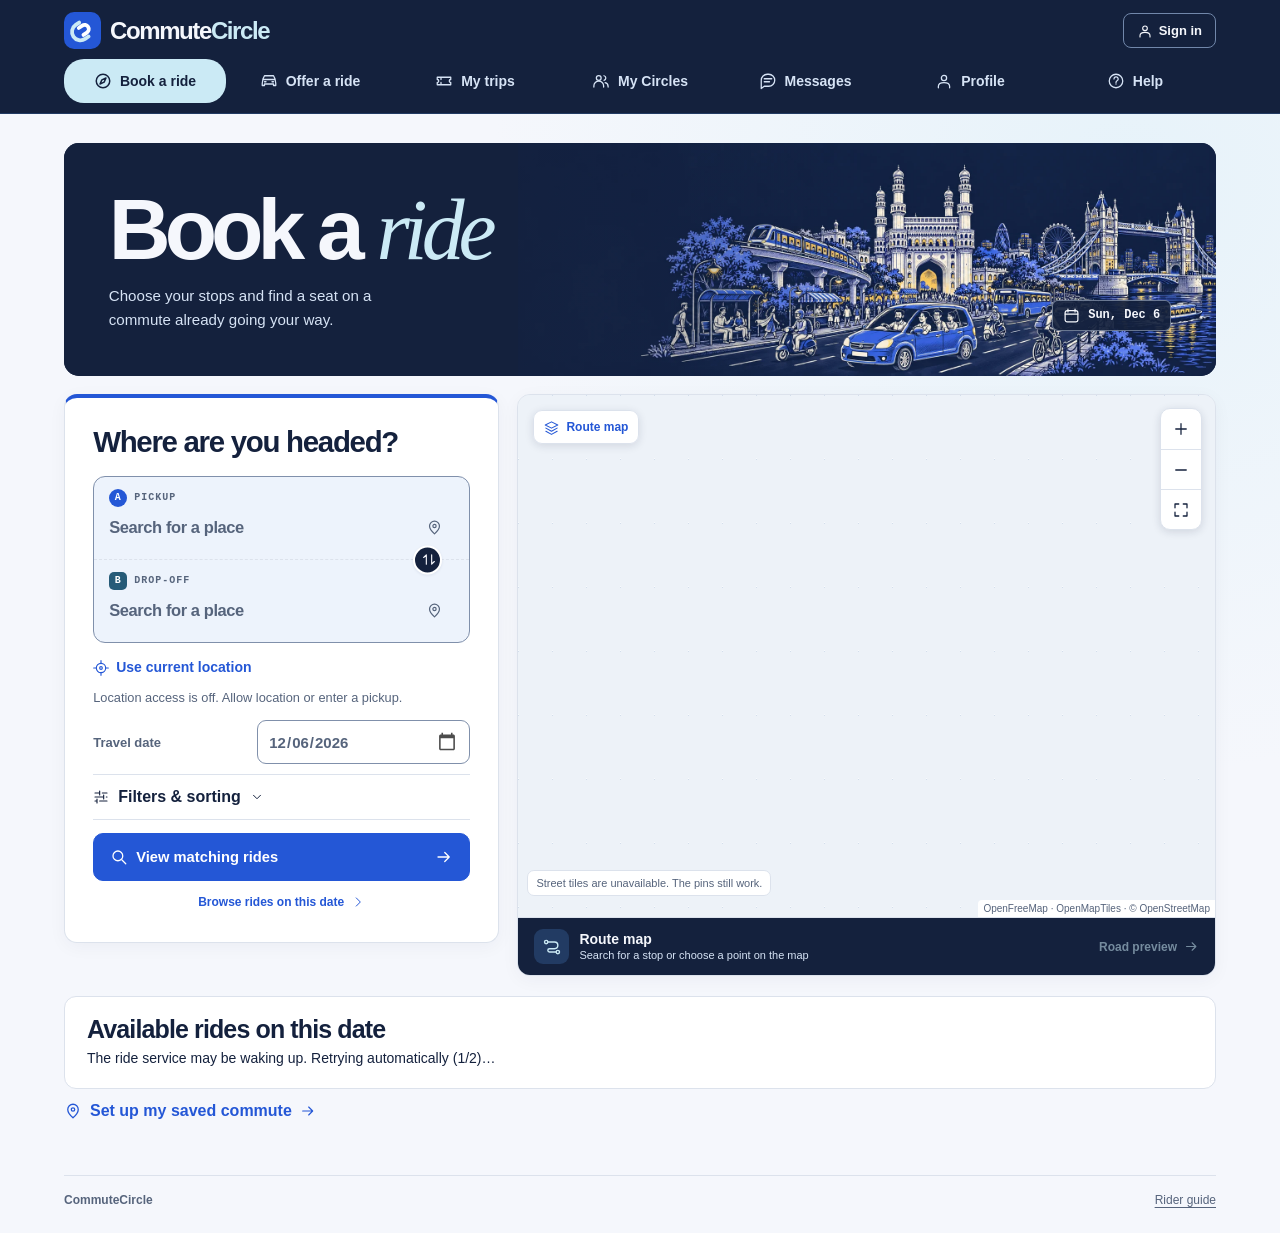
==== commit 32c6e125: "Show the illustrated city skyline on the CommuteCircle booking page" ====
--- a/commutecircle/index.html
+++ b/commutecircle/index.html
@@ -7,17 +7,19 @@
   <meta name="referrer" content="no-referrer">
   <meta name="description" content="Find a seat along your commute, offer a ride and manage your trips with CommuteCircle.">
   <title>Find a ride · CommuteCircle</title>
-  <link rel="icon" href="./releases/719d435881a636d9/assets/mark.svg" type="image/svg+xml">
-  <link rel="stylesheet" href="./releases/719d435881a636d9/styles/foundation.css">
-  <link rel="stylesheet" href="./releases/719d435881a636d9/styles/planner.css">
-  <link rel="stylesheet" href="./releases/719d435881a636d9/styles/screens.css">
-  <link rel="stylesheet" href="./releases/719d435881a636d9/styles/responsive.css">
-  <link rel="stylesheet" href="./releases/719d435881a636d9/styles/commute.css">
-  <link rel="stylesheet" href="./releases/719d435881a636d9/styles/sharing.css">
-  <link rel="stylesheet" href="./releases/719d435881a636d9/styles/controls.css">
-  <link rel="stylesheet" href="./releases/719d435881a636d9/styles/messages.css">
-  <link rel="stylesheet" href="./releases/719d435881a636d9/styles/workspace.css">
-  <script type="module" src="./releases/719d435881a636d9/app/main.js"></script>
+  <link rel="icon" href="./releases/1e5d9999229025d7/assets/mark.svg" type="image/svg+xml">
+  <link rel="manifest" href="manifest.webmanifest">
+  <link rel="apple-touch-icon" href="icons/icon-192.png">
+  <link rel="stylesheet" href="./releases/1e5d9999229025d7/styles/foundation.css">
+  <link rel="stylesheet" href="./releases/1e5d9999229025d7/styles/planner.css">
+  <link rel="stylesheet" href="./releases/1e5d9999229025d7/styles/screens.css">
+  <link rel="stylesheet" href="./releases/1e5d9999229025d7/styles/responsive.css">
+  <link rel="stylesheet" href="./releases/1e5d9999229025d7/styles/commute.css">
+  <link rel="stylesheet" href="./releases/1e5d9999229025d7/styles/sharing.css">
+  <link rel="stylesheet" href="./releases/1e5d9999229025d7/styles/controls.css">
+  <link rel="stylesheet" href="./releases/1e5d9999229025d7/styles/messages.css">
+  <link rel="stylesheet" href="./releases/1e5d9999229025d7/styles/workspace.css">
+  <script type="module" src="./releases/1e5d9999229025d7/app/start.js"></script>
 </head>
 <body>
   <a class="skip" href="#main">Skip to content</a>
--- a/commutecircle/releases/1e5d9999229025d7/styles/planner.css
+++ b/commutecircle/releases/1e5d9999229025d7/styles/planner.css
@@ -0,0 +1,542 @@
+.find-layout {
+  display: grid;
+  grid-template-columns: minmax(292px, .84fr) minmax(0, 1.85fr);
+  gap: 18px;
+  align-items: stretch
+}
+
+.planner-card {
+  padding: clamp(19px, 2vw, 29px);
+  z-index: 3;
+  position: relative
+}
+
+.section-index {
+  font-size: 10px;
+  letter-spacing: .12em
+}
+
+.form-title {
+  margin: 10px 0 19px
+}
+
+.form-title h2 {
+  font-size: clamp(1.35rem, 2.1vw, 1.85rem)
+}
+
+.stop-stack {
+  display: grid;
+  gap: 12px;
+  position: relative
+}
+
+.place-field {
+  position: relative;
+  min-width: 0;
+  border: 1px solid var(--control-edge);
+  border-radius: 12px;
+  padding: 11px 13px 9px;
+  background: linear-gradient(130deg, var(--bg), var(--paper))
+}
+
+.place-field.is-searching { z-index: 21 }
+
+.place-field:focus-within {
+  border-color: var(--focus);
+  outline: 2px solid var(--focus);
+  outline-offset: -2px
+}
+
+.place-field>label {
+  display: flex;
+  align-items: center;
+  gap: 7px;
+  color: var(--muted);
+  font: 700 10px/1.4 ui-monospace, monospace;
+  letter-spacing: .1em;
+  text-transform: uppercase
+}
+
+.point-key {
+  display: inline-grid;
+  place-items: center;
+  width: 18px;
+  height: 18px;
+  border-radius: 50%;
+  font: 700 10px/1 ui-monospace, monospace;
+  color: white;
+  background: var(--brand)
+}
+
+.point-key.dropoff {
+  border-radius: 5px;
+  background: var(--dropoff)
+}
+
+.place-entry {
+  display: flex;
+  align-items: center;
+  gap: 4px
+}
+
+.place-entry input {
+  min-height: 31px;
+  padding: 3px 0;
+  font-size: 16.5px;
+  letter-spacing: -.025em;
+  font-weight: 650;
+  background: transparent;
+  border: 0;
+  border-radius: 0;
+  outline-offset: 0
+}
+
+.place-sub {
+  display: block;
+  color: var(--muted);
+  font-size: 11.5px;
+  line-height: 1.35;
+  text-overflow: ellipsis;
+  overflow: hidden;
+  white-space: nowrap
+}
+
+.swap-btn {
+  position: absolute;
+  z-index: 2;
+  right: 37px;
+  top: 50%;
+  transform: translateY(-50%);
+  width: 29px;
+  height: 29px;
+  border-radius: 50%;
+  background: var(--paper);
+  border: 1px solid var(--edge);
+  display: grid;
+  place-items: center;
+  color: var(--brand);
+  box-shadow: 0 1px 3px #14213d13
+}
+
+.date-row {
+  display: flex;
+  align-items: center;
+  gap: 9px;
+  padding: 12px 0;
+  margin: 6px 0 8px;
+  font-size: 12.5px;
+  font-weight: 650;
+  color: var(--muted)
+}
+
+.date-row>span {
+  white-space: nowrap
+}
+
+.date-row select {
+  width: auto;
+  min-width: 0;
+  min-height: 34px;
+  border: none;
+  background: transparent;
+  padding: 3px;
+  flex: 1;
+  text-align: right;
+  font-size: 13px;
+  font-weight: 650
+}
+
+.planner-card .primary {
+  min-height: 46px
+}
+
+.planner-card .primary .icon:last-child {
+  margin-left: auto
+}
+
+.planner-card .primary {
+  justify-content: flex-start
+}
+
+.browse-all {
+  font-size: 12px;
+  color: var(--brand);
+  width: 100%;
+  padding: 12px 0 0
+}
+
+.planner-card .notice {
+  margin-bottom: 8px
+}
+
+.suggestions {
+  position: absolute;
+  z-index: 20;
+  background: var(--paper);
+  border: 1px solid var(--edge);
+  border-radius: 12px;
+  box-shadow: 0 12px 36px #14213d29;
+  left: -1px;
+  right: -1px;
+  top: calc(100% + 3px);
+  display: flex;
+  flex-direction: column;
+  max-height: min(420px, 55vh);
+  max-height: min(420px, 55dvh);
+  overflow: hidden
+}
+
+.suggestions[hidden] { display: none }
+.suggestions.is-above { top: auto; bottom: calc(100% + 3px) }
+.place-entry input:focus-visible { outline: none }
+.suggestions [role=listbox] { min-height: 0; overflow-y: auto; overscroll-behavior: contain; scrollbar-gutter: stable }
+
+.suggestions [role=option] {
+  display: flex;
+  align-items: flex-start;
+  gap: 10px;
+  width: 100%;
+  text-align: left;
+  color: var(--ink);
+  padding: 12px 14px;
+  border: 0;
+  background: transparent;
+  font: inherit;
+  line-height: 1.4;
+  border-radius: 0
+}
+.suggestions [role=option]>.icon { flex: 0 0 16px; margin-top: 3px }
+
+.suggestions [role=option]:hover,
+.suggestions [aria-selected=true] {
+  background: var(--brand-tint)
+}
+
+.suggestions [role=option]>span {
+  min-width: 0;
+  flex: 1;
+  overflow-wrap: anywhere
+}
+
+.suggestions [role=option] b,
+.suggestions [role=option] small {
+  display: block
+}
+
+.suggestions small {
+  color: var(--muted);
+  font-size: 11px;
+  overflow: hidden;
+  text-overflow: ellipsis;
+  white-space: nowrap
+}
+
+.lookup-note {
+  font-size: 13px;
+  padding: 12px
+}
+
+.lookup-actions {
+  display: grid;
+  flex: 0 0 auto;
+  gap: 5px;
+  border-top: 1px solid var(--edge);
+  padding: 10px 12px;
+  background: var(--soft)
+}
+.lookup-actions [data-hint] { padding: 0; white-space: normal; line-height: 1.4 }
+.lookup-actions [data-hint]:empty { display: none }
+
+.lookup-actions button {
+  border: 0;
+  background: transparent;
+  color: var(--brand);
+  display: flex;
+  align-items: center;
+  gap: 8px;
+  font-size: 12px;
+  padding: 8px 0;
+  text-align: left;
+  width: 100%
+}
+.lookup-actions button>.icon { flex: 0 0 14px }
+
+.atlas {
+  position: relative;
+  z-index: 1;
+  min-width: 0;
+  display: flex;
+  flex-direction: column;
+  background: var(--map-ground);
+  border: 1px solid var(--edge);
+  border-radius: 19px;
+  overflow: hidden;
+  box-shadow: var(--shadow)
+}
+
+.atlas .canvas {
+  flex: 1;
+  min-height: 305px;
+  width: 100%;
+  background-color: var(--map-ground);
+  background-image: linear-gradient(32deg, #ffffff99 1px, transparent 1px), linear-gradient(118deg, #b8c8df77 1px, transparent 1px);
+  background-size: 34px 64px
+}
+
+.atlas .leaflet-tile-pane {
+  filter: saturate(.69) contrast(.93) brightness(1.025)
+}
+
+.atlas-badge,
+.atlas-controls,
+.atlas-attribution,
+.map-message {
+  position: absolute;
+  z-index: 450
+}
+
+.atlas-badge {
+  top: 15px;
+  left: 15px;
+  border: 1px solid var(--edge);
+  background: #fffffff5;
+  box-shadow: 0 2px 9px #14213d20;
+  color: var(--brand);
+  border-radius: 9px;
+  display: flex;
+  align-items: center;
+  gap: 7px;
+  padding: 7px 10px;
+  font-weight: 650;
+  font-size: 12px;
+  pointer-events: none
+}
+
+.atlas-controls {
+  right: 13px;
+  top: 13px;
+  display: grid;
+  background: var(--paper);
+  border: 1px solid var(--edge);
+  border-radius: 10px;
+  box-shadow: 0 2px 9px #14213d22;
+  overflow: hidden
+}
+
+.map-tool {
+  height: 34px;
+  width: 35px;
+  border: 0;
+  background: transparent;
+  color: var(--ink)
+}
+
+.map-tool+.map-tool {
+  border-top: 1px solid var(--edge)
+}
+
+.map-tool:hover {
+  background: var(--brand-tint)
+}
+
+.atlas-attribution {
+  bottom: 58px;
+  right: 0;
+  border-radius: 4px 0 0 0;
+  background: #fffffff5;
+  font: 10px/1.5 Arial, sans-serif;
+  padding: 1px 5px;
+  color: var(--muted)
+}
+
+.atlas-footer {
+  min-height: 58px;
+  display: flex;
+  align-items: center;
+  justify-content: space-between;
+  gap: 6px;
+  padding: 8px 16px;
+  border-top: 1px solid var(--edge);
+  background: var(--paper);
+  z-index: 460
+}
+
+.atlas-caption {
+  display: flex;
+  align-items: center;
+  gap: 10px;
+  min-width: 0
+}
+
+.atlas-caption b,
+.atlas-caption small {
+  display: block;
+  line-height: 1.3
+}
+
+.atlas-caption b {
+  font-size: 14px
+}
+
+.atlas-caption small {
+  font-size: 11px;
+  color: var(--muted)
+}
+
+.route-symbol {
+  width: 35px;
+  height: 35px;
+  border-radius: 9px
+}
+
+.atlas-footer .text-btn {
+  font-size: 12px;
+  white-space: nowrap
+}
+
+.map-message:not(:empty) {
+  bottom: 79px;
+  left: 9px;
+  max-width: calc(100% - 18px);
+  background: #fffffff5;
+  border: 1px solid var(--edge);
+  color: var(--muted);
+  border-radius: 7px;
+  padding: 4px 8px;
+  font-size: 11px
+}
+
+.route-marker {
+  background: transparent !important;
+  border: 0 !important;
+  cursor: grab !important
+}
+
+.map-marker-body {
+  position: absolute;
+  top: 2px;
+  left: 2px;
+  display: grid;
+  place-items: center;
+  width: 38px;
+  height: 38px;
+  border: 3px solid white;
+  border-radius: 50% 50% 50% 6px;
+  transform: rotate(-45deg);
+  background: var(--brand);
+  box-shadow: 0 2px 7px #14213d55
+}
+
+.map-marker-body>span {
+  transform: rotate(45deg);
+  color: white;
+  font: 700 16px/1 Arial, sans-serif
+}
+
+.route-marker i {
+  position: absolute;
+  bottom: 0;
+  left: 15px;
+  width: 12px;
+  height: 5px;
+  border-radius: 50%;
+  background: #14213d4f
+}
+
+.finish .map-marker-body {
+  background: var(--dropoff)
+}
+
+.atlas .leaflet-tooltip.stop-label {
+  background: #fffffff5;
+  border: 1px solid var(--edge);
+  color: var(--ink);
+  border-radius: 6px;
+  box-shadow: 0 2px 6px #14213d1e;
+  padding: 4px 7px;
+  font: 650 11px/1.25 inherit;
+  max-width: 150px;
+  white-space: normal
+}
+
+.atlas .leaflet-tooltip:before {
+  display: none
+}
+
+.corridors {
+  margin: 21px 0 0;
+  display: flex;
+  align-items: center;
+  gap: 26px;
+  border-top: 1px solid var(--edge);
+  padding-top: 21px
+}
+
+.corridors h2 {
+  font-size: 20px;
+  letter-spacing: -.035em;
+  margin-top: 3px
+}
+
+.corridor-links {
+  display: flex;
+  gap: 12px;
+  flex: 1;
+  max-width: 790px
+}
+
+.corridor {
+  display: flex;
+  align-items: center;
+  gap: 10px;
+  padding: 11px 13px;
+  flex: 1;
+  text-align: left;
+  background: var(--paper);
+  border: 1px solid var(--edge);
+  border-radius: 12px;
+  min-width: 0
+}
+
+.corridor:hover {
+  border-color: var(--control-edge);
+  background: var(--paper)
+}
+
+.corridor-icon {
+  height: 35px;
+  width: 35px;
+  border-radius: 9px
+}
+
+.corridor-icon.warm {
+  background: var(--accent-soft);
+  color: var(--dropoff)
+}
+
+.corridor b,
+.corridor small {
+  display: block
+}
+
+.corridor b {
+  font-size: 14px
+}
+
+.corridor small {
+  color: var(--muted);
+  font-size: 11px
+}
+
+.corridor>.icon {
+  margin-left: auto
+}
+
+.pickup-location {
+  display: flex;
+  flex-wrap: wrap;
+  align-items: center;
+  gap: .25rem .65rem;
+  margin: .35rem 0 .65rem;
+}
+.pickup-location small { color: var(--muted); }
--- a/commutecircle/releases/1e5d9999229025d7/styles/screens.css
+++ b/commutecircle/releases/1e5d9999229025d7/styles/screens.css
@@ -0,0 +1,625 @@
+.result-toolbar,
+.trip-tools,
+.trip-card-top,
+.ride-card-head,
+.ride-foot,
+.ride-main,
+.fare-line,
+.ticket-head,
+.stop-heading,
+.review-row {
+  display: flex;
+  align-items: center;
+  justify-content: space-between;
+  gap: 12px
+}
+
+.result-toolbar {
+  margin: 8px 0 16px;
+  justify-content: flex-start;
+  flex-wrap: wrap
+}
+
+.result-list {
+  display: grid;
+  grid-template-columns: repeat(2, minmax(0, 1fr));
+  gap: 14px
+}
+
+.result-list>.empty {
+  grid-column: 1/-1
+}
+
+.ride-card {
+  padding: 20px
+}
+
+.ride-main {
+  margin: 18px 0;
+  align-items: flex-start
+}
+
+.itinerary {
+  min-width: 0;
+  display: grid;
+  gap: 11px
+}
+
+.itinerary>div {
+  position: relative;
+  display: grid;
+  align-items: center;
+  grid-template-columns: 67px 10px 1fr;
+  gap: 8px;
+  font-size: 15px;
+  line-height: 1.3
+}
+
+.itinerary time {
+  font-size: 12px;
+  color: var(--muted);
+  font-variant-numeric: tabular-nums
+}
+
+.itinerary i,
+.stop-list li>i {
+  width: 9px;
+  height: 9px;
+  border-radius: 50%;
+  border: 2px solid var(--brand);
+  background: var(--soft);
+  position: relative
+}
+
+.itinerary div:first-child i:after {
+  content: "";
+  position: absolute;
+  width: 2px;
+  height: 20px;
+  left: 1.5px;
+  top: 7px;
+  background: var(--control-edge)
+}
+
+.itinerary div:last-child i,
+.stop-list i.last {
+  border-color: var(--dropoff);
+  border-radius: 2px
+}
+
+.card-price {
+  text-align: right;
+  white-space: nowrap
+}
+
+.card-price b {
+  font-size: 24px;
+  line-height: 1.2
+}
+
+.card-price small {
+  display: block;
+  color: var(--muted)
+}
+
+.ride-foot {
+  border-top: 1px solid var(--edge);
+  padding-top: 12px;
+  justify-content: flex-start;
+  gap: 15px;
+  flex-wrap: wrap
+}
+
+.ride-foot>span {
+  display: inline-flex;
+  align-items: center;
+  gap: 5px;
+  font-size: 12px;
+  color: var(--muted)
+}
+
+.ride-foot>a {
+  margin-left: auto;
+  font-size: 13px
+}
+
+.route-h1 {
+  font-size: clamp(2rem, 3.5vw, 3rem)
+}
+
+.route-h1>span {
+  color: var(--brand)
+}
+
+.details-grid,
+.checkout-layout,
+.offer-layout,
+.help-layout {
+  display: grid;
+  grid-template-columns: minmax(0, 1.48fr) minmax(280px, 1fr);
+  gap: 18px;
+  align-items: start
+}
+
+.details-grid > *,
+.checkout-layout > *,
+.offer-layout > *,
+.help-layout > * {
+  min-width: 0
+}
+
+.booking-summary,
+.summary-note,
+.checkout-pay {
+  position: sticky;
+  top: 15px
+}
+
+.booking-summary .field,
+.checkout-pay .ledger {
+  margin: 14px 0
+}
+
+.booking-summary h2,
+.summary-note h2,
+.accent-panel h2 {
+  margin-top: 7px
+}
+
+.booking-summary .primary,
+.checkout-pay .primary,
+.summary-note .primary {
+  margin-top: 13px
+}
+
+.stop-list {
+  list-style: none;
+  padding: 0;
+  margin: 0
+}
+
+.stop-list li {
+  display: grid;
+  grid-template-columns: 70px 13px 1fr;
+  column-gap: 11px;
+  align-items: baseline;
+  position: relative;
+  padding: 0 0 20px
+}
+
+.stop-list li:last-child {
+  padding-bottom: 0
+}
+
+.stop-list li:not(:last-child):before {
+  content: "";
+  position: absolute;
+  left: 85px;
+  width: 2px;
+  top: 16px;
+  bottom: -10px;
+  background: var(--control-edge)
+}
+
+.stop-time,
+.stop-list small {
+  font-size: 12px;
+  color: var(--muted)
+}
+
+.stop-list small {
+  display: block
+}
+
+.stop-list .muted-stop {
+  color: var(--muted)
+}
+
+.fare-line {
+  padding: 13px 0 6px;
+  border-top: 1px solid var(--edge);
+  font-size: 14px
+}
+
+.fare-line b {
+  font-size: 25px;
+  line-height: 1.15
+}
+
+.specs,
+.policy-rows {
+  margin: 15px 0 0
+}
+
+.specs>div,
+.policy-rows>div {
+  display: flex;
+  align-items: center;
+  justify-content: space-between;
+  gap: 10px;
+  font-size: 14px;
+  border-top: 1px solid var(--edge);
+  padding: 9px 0
+}
+
+dt {
+  color: var(--muted)
+}
+
+dd {
+  margin: 0;
+  font-weight: 650
+}
+
+.caps {
+  text-transform: capitalize
+}
+
+.policy {
+  border-top: 1px solid var(--edge);
+  margin-top: 14px;
+  padding-top: 12px
+}
+
+summary {
+  cursor: pointer;
+  list-style: none
+}
+
+summary::-webkit-details-marker {
+  display: none
+}
+
+.policy summary,
+.meeting summary,
+.faq summary {
+  display: flex;
+  align-items: center;
+  gap: 8px;
+  font-weight: 630
+}
+
+.policy summary {
+  font-size: 13px
+}
+
+.policy summary>.icon:last-child,
+.meeting summary>.icon:last-child,
+.faq summary>.icon {
+  margin-left: auto
+}
+
+.policy-rows>div {
+  font-size: 12px
+}
+
+.policy-rows dd {
+  text-align: right
+}
+
+.meeting summary>span {
+  display: flex;
+  align-items: center;
+  gap: 7px
+}
+
+.meeting .btn {
+  margin: 12px 0
+}
+
+.meeting [data-feedback] {
+  white-space: pre-line;
+  overflow-wrap: anywhere
+}
+
+.ticket-head {
+  padding-bottom: 20px;
+  border-bottom: 1px dashed var(--control-edge)
+}
+
+.ticket-route {
+  display: grid;
+  grid-template-columns: 25px 1fr;
+  gap: 13px 8px;
+  align-items: center;
+  padding: 20px 0
+}
+
+.ledger {
+  display: grid;
+  grid-template-columns: 1fr auto;
+  gap: 8px;
+  color: var(--muted);
+  font-size: 14px
+}
+
+.ledger b {
+  color: var(--ink);
+  text-align: right
+}
+
+.hold-clock {
+  display: flex;
+  align-items: center;
+  justify-content: center;
+  gap: 6px;
+  border-radius: 8px;
+  padding: 8px;
+  background: var(--warning-soft);
+  font-size: 14px
+}
+
+.cancel {
+  color: var(--danger)
+}
+
+.checkout-pay>.text-btn {
+  display: flex;
+  margin: 10px auto 0
+}
+
+.step-no {
+  width: 28px;
+  height: 28px;
+  border-radius: 7px;
+  font: 650 12px/1 ui-monospace, monospace
+}
+
+.form-grid {
+  display: grid;
+  grid-template-columns: 1fr 1fr;
+  gap: 12px
+}
+
+.span-2 {
+  grid-column: 1/-1
+}
+
+.offer-stop {
+  border-top: 1px solid var(--edge);
+  padding: 13px 0
+}
+
+.stop-fields {
+  display: grid;
+  grid-template-columns: minmax(0, 1.8fr) 1fr 1fr;
+  gap: 8px;
+  margin-top: 7px
+}
+
+.stop-heading {
+  justify-content: flex-start;
+  font-size: 14px
+}
+
+.stop-heading .icon-only {
+  margin-left: auto
+}
+
+.panel-intro {
+  font-size: 14px
+}
+
+.checkline {
+  display: flex;
+  align-items: center;
+  gap: 8px;
+  font-size: 14px;
+  margin-bottom: 12px
+}
+
+.checkline input {
+  width: 18px;
+  height: 18px;
+  accent-color: var(--brand)
+}
+
+.note-box {
+  display: flex;
+  align-items: flex-start;
+  gap: 8px;
+  background: var(--soft);
+  border-radius: 9px;
+  padding: 10px;
+  font-size: 13px
+}
+
+.note-box .icon {
+  margin-top: 2px
+}
+
+.trip-tools {
+  margin-bottom: 15px;
+  flex-wrap: wrap
+}
+
+.tabs {
+  display: flex;
+  padding: 3px;
+  gap: 2px;
+  background: var(--soft);
+  border-radius: 11px
+}
+
+.tabs a {
+  display: inline-flex;
+  align-items: center;
+  gap: 6px;
+  padding: 7px 13px;
+  font-weight: 620;
+  font-size: 13px;
+  border-radius: 8px
+}
+
+.tabs a[aria-current=page] {
+  background: var(--paper);
+  color: var(--brand);
+  box-shadow: 0 1px 4px #14213d1a
+}
+
+.trip-list {
+  display: grid;
+  gap: 12px
+}
+
+.trip-card h2 {
+  margin-top: 10px
+}
+
+.trip-card-top .eyebrow {
+  margin: 0
+}
+
+.passengers {
+  margin-top: 15px;
+  border-top: 1px solid var(--edge);
+  padding-top: 10px;
+  font-size: 14px
+}
+
+.passenger-row {
+  padding: 10px 0;
+  border-top: 1px solid var(--edge);
+  margin-top: 8px;
+  overflow-wrap: anywhere
+}
+
+.passenger-row small {
+  display: block;
+  color: var(--muted);
+  margin: 3px 0 8px
+}
+
+.circles-grid .stack,
+.circles-grid .panel,
+.circle-row {
+  min-width: 0;
+  overflow-wrap: anywhere
+}
+
+.circle-invitation {
+  margin-top: 16px;
+  padding: clamp(12px, 3vw, 20px);
+  border: 1px solid var(--edge);
+  border-radius: 14px;
+  background: linear-gradient(125deg, var(--soft) 50%, var(--accent-soft));
+  scroll-margin-block: 18vh
+}
+
+.circle-invitation .panel-cap,
+.circle-invitation .invitation-message p {
+  margin: 0
+}
+
+.invitation-message {
+  display: grid;
+  grid-template-columns: minmax(0, 1fr);
+  gap: 10px;
+  margin-top: 12px;
+  line-height: 1.5
+}
+
+.invitation-message a {
+  color: var(--brand);
+  text-decoration: underline
+}
+
+.invitation-message code {
+  display: block;
+  padding: 10px 12px;
+  border: 1px solid var(--edge);
+  border-radius: 8px;
+  background: var(--paper);
+  white-space: normal;
+  overflow-wrap: anywhere;
+  user-select: all
+}
+
+.circle-invitation [data-copy-status]:empty {
+  margin: 0
+}
+
+.review-row {
+  margin-top: 14px;
+  justify-content: flex-start;
+  align-items: end
+}
+
+.review-row select {
+  width: auto
+}
+
+.previous {
+  margin-top: 16px
+}
+
+.faq {
+  border-top: 1px solid var(--edge);
+  padding: 13px 0
+}
+
+.faq>p {
+  color: var(--muted);
+  font-size: 14px
+}
+
+.accent-panel {
+  background: var(--brand-tint)
+}
+
+.accent-panel form,
+.accent-panel .btn {
+  margin: 12px 0
+}
+
+.lab-panel {
+  max-width: 720px
+}
+
+.lab-rider {
+  display: flex;
+  align-items: center;
+  gap: 11px;
+  padding: 15px 0;
+  border-bottom: 1px solid var(--edge)
+}
+
+.lab-rider small {
+  display: block
+}
+
+.lab-rider .button-row {
+  margin-left: auto
+}
+
+.avatar {
+  width: 35px;
+  height: 35px;
+  display: grid;
+  place-items: center;
+  border-radius: 50%;
+  background: var(--soft);
+  font-weight: bold
+}
+
+.dialog {
+  width: min(390px, 90vw);
+  color: var(--ink);
+  border: 1px solid var(--edge);
+  padding: 24px;
+  border-radius: 16px;
+  background: var(--paper);
+  box-shadow: 0 15px 65px #14213d44
+}
+
+.dialog::backdrop {
+  background: #14213d66
+}
+
+.dialog p {
+  margin: 13px 0 20px
+}
+
+.dialog .button-row {
+  justify-content: flex-end
+}
--- a/commutecircle/releases/1e5d9999229025d7/styles/responsive.css
+++ b/commutecircle/releases/1e5d9999229025d7/styles/responsive.css
@@ -0,0 +1,437 @@
+@media(min-width:1500px) {
+
+  .top-inner,
+  main,
+  .footer {
+    width: min(1320px, 90%)
+  }
+}
+
+@media(max-width:950px) {
+
+  .top-inner,
+  main,
+  .footer {
+    width: calc(100% - 48px)
+  }
+
+  .top-inner {
+    gap: 12px
+  }
+
+  .primary-nav {
+    gap: 0
+  }
+
+  .primary-nav a {
+    padding: 8px 10px;
+    font-size: 13px
+  }
+
+  .find-layout {
+    grid-template-columns: minmax(285px, .9fr) minmax(0, 1.45fr);
+    gap: 14px
+  }
+
+  .planner-card {
+    padding: 18px
+  }
+
+  .corridors {
+    gap: 16px
+  }
+
+  .corridor-links {
+    gap: 8px
+  }
+
+  .result-list {
+    grid-template-columns: 1fr
+  }
+
+  .offer-layout {
+    grid-template-columns: 1.35fr 1fr
+  }
+
+  .stop-fields {
+    grid-template-columns: 1fr 1fr
+  }
+
+  .stop-fields>label:first-child {
+    grid-column: 1/-1
+  }
+}
+
+@media(max-width:720px) {
+  body {
+    padding-bottom: calc(63px + env(safe-area-inset-bottom))
+  }
+
+  .topbar {
+    z-index: 660
+  }
+
+  .top-inner,
+  main,
+  .footer {
+    width: calc(100% - 32px)
+  }
+
+  .top-inner {
+    min-height: 59px;
+    justify-content: space-between
+  }
+
+  .brand {
+    font-size: 21px
+  }
+
+  .brand-mark {
+    width: 32px;
+    height: 32px
+  }
+
+  .primary-nav {
+    position: fixed;
+    z-index: 1000;
+    bottom: 0;
+    left: 0;
+    right: 0;
+    justify-content: space-around;
+    gap: 2px;
+    padding: 5px 5px calc(5px + env(safe-area-inset-bottom));
+    background: var(--night);
+    border-top: 1px solid var(--edge);
+    box-shadow: 0 -3px 16px #14213d15
+  }
+
+  .primary-nav a {
+    flex: 1;
+    flex-direction: column;
+    gap: 2px;
+    padding: 6px 3px;
+    font-size: 11px;
+    border-radius: 9px;
+    min-height: 46px
+  }
+
+  main {
+    padding-top: 22px
+  }
+
+  .page-head {
+    margin-bottom: 15px
+  }
+
+  .page-head>p {
+    font-size: 14px
+  }
+
+  .eyebrow {
+    font-size: 9.5px
+  }
+
+  h1 {
+    font-size: 38px;
+    line-height: 1.1
+  }
+
+  .mode {
+    font-size: 10.5px
+  }
+
+  .find-layout,
+  .details-grid,
+  .offer-layout,
+  .checkout-layout,
+  .help-layout {
+    grid-template-columns: minmax(0, 1fr);
+    gap: 12px
+  }
+
+  .atlas {
+    grid-row: 1
+  }
+
+  .atlas .canvas {
+    min-height: 0;
+    height: clamp(195px, 28vh, 260px);
+    flex: none
+  }
+
+  .atlas-footer {
+    min-height: 49px;
+    padding: 6px 10px
+  }
+
+  .atlas-attribution {
+    bottom: 49px
+  }
+
+  .atlas-badge {
+    top: 9px;
+    left: 9px
+  }
+
+  .atlas-controls {
+    top: 7px;
+    right: 7px
+  }
+
+  .map-tool {
+    width: 32px;
+    height: 31px
+  }
+
+  .atlas .leaflet-tooltip.stop-label {
+    font-size: 10px;
+    max-width: 92px
+  }
+
+  .map-message:not(:empty) {
+    bottom: 67px
+  }
+
+  .atlas-caption small {
+    font-size: 10px
+  }
+
+  .planner-card {
+    padding: 16px
+  }
+
+  .form-title {
+    margin: 4px 0 12px
+  }
+
+  .form-title h2 {
+    font-size: 22px
+  }
+
+  .stop-stack {
+    gap: 8px
+  }
+
+  .place-field {
+    padding: 7px 11px
+  }
+
+  .place-entry input {
+    font-size: 16px
+  }
+
+  .place-field>label {
+    font-size: 9px
+  }
+
+  .date-row {
+    margin: 1px 0;
+    padding: 7px 0
+  }
+
+  .corridors {
+    display: block;
+    padding-top: 14px;
+    margin-top: 16px
+  }
+
+  .corridors h2 {
+    font-size: 18px
+  }
+
+  .corridor-links {
+    margin-top: 9px;
+    display: grid;
+    grid-template-columns: 1fr 1fr
+  }
+
+  .corridor {
+    padding: 8px;
+    gap: 5px
+  }
+
+  .corridor-icon {
+    display: none
+  }
+
+  .corridor b {
+    font-size: 12px
+  }
+
+  .corridor small {
+    font-size: 10px
+  }
+
+  .summary-note,
+  .checkout-pay,
+  .booking-summary {
+    position: static
+  }
+
+  .details-grid .booking-summary {
+    grid-row: 1
+  }
+
+  .result-toolbar {
+    gap: 6px
+  }
+
+  .result-toolbar .meta {
+    font-size: 12px
+  }
+
+  .ride-card {
+    padding: 16px
+  }
+
+  .ride-foot {
+    gap: 7px
+  }
+
+  .trip-tools {
+    gap: 7px
+  }
+
+  .tabs a {
+    padding: 6px 10px
+  }
+
+  .footer {
+    padding-bottom: 14px
+  }
+
+  .panel {
+    padding: 17px
+  }
+
+  .btn {
+    min-height: 43px
+  }
+
+  .ride-card .itinerary>div {
+    grid-template-columns: 56px 9px 1fr;
+    gap: 6px;
+    font-size: 14px
+  }
+}
+
+@media(max-width:370px) {
+
+  .top-inner,
+  main,
+  .footer {
+    width: calc(100% - 22px)
+  }
+
+  .card-price b {
+    font-size: 21px
+  }
+
+  .atlas-footer .route-symbol {
+    display: none
+  }
+
+  .mode {
+    padding: 4px 6px
+  }
+
+  .tab-tools {
+    flex-wrap: wrap
+  }
+}
+
+@media(prefers-reduced-motion:reduce) {
+
+  *,
+  *:before,
+  *:after {
+    animation-duration: .01ms !important;
+    transition-duration: .01ms !important;
+    scroll-behavior: auto !important
+  }
+}
+
+.account-btn {
+  display: flex;
+  align-items: center;
+  gap: 6px;
+  border: 1px solid var(--control-edge);
+  border-radius: 22px;
+  background: var(--paper);
+  padding: 7px 13px;
+  font-size: 13px;
+  color: var(--brand);
+  font-weight: 660
+}
+
+.auto-results {
+  margin-top: 18px;
+  padding: 14px 19px;
+  border: 1px solid var(--edge);
+  border-radius: 12px;
+  background: var(--soft);
+  font-size: 14px;
+  color: var(--ink)
+}
+
+.auto-heading {
+  display: flex;
+  gap: 8px;
+  justify-content: space-between;
+  margin-bottom: 5px
+}
+
+.auto-heading>span {
+  font-size: 12px;
+  color: var(--muted)
+}
+
+.match-chip {
+  display: inline-flex;
+  background: var(--paper);
+  border: 1px solid var(--edge);
+  border-radius: 8px;
+  padding: 6px 9px;
+  margin: 2px 7px 2px 0;
+  font-weight: 600;
+  font-size: 13px
+}
+
+.access .btn+.btn {
+  margin-left: 5px
+}
+
+.atlas .leaflet-tile-pane {
+  filter: none
+}
+
+.atlas .leaflet-tooltip.stop-label {
+  font-family: inherit;
+  font-size: 12px;
+  font-weight: 650;
+  line-height: 1.25
+}
+
+.atlas .leaflet-tooltip.stop-label {
+  width: max-content;
+  max-width: 150px
+}
+
+.checkout-layout+.meeting {
+  margin-top: 16px
+}
+
+.stop-fields .place-field {
+  padding: 7px 10px;
+  min-width: 0
+}
+
+.stop-fields {
+  align-items: end
+}
+
+@media(max-width:950px) {
+  .stop-fields>.place-field {
+    grid-column: 1/-1
+  }
+}
--- a/commutecircle/releases/1e5d9999229025d7/styles/commute.css
+++ b/commutecircle/releases/1e5d9999229025d7/styles/commute.css
@@ -0,0 +1,6 @@
+/* Private commute, filters and conversation screens. */
+.sign-in-card{max-width:480px;margin:28px auto;display:grid;gap:18px;text-align:center;padding:32px}.sign-in-card .empty-icon{margin:auto}.sign-in-card p{line-height:1.65}.search-filters{margin:14px 0;border-top:1px solid var(--edge);border-bottom:1px solid var(--edge);padding:12px 0}.search-filters summary{display:flex;align-items:center;gap:9px;cursor:pointer;font-weight:650}.filter-grid{display:grid;grid-template-columns:repeat(2,minmax(0,1fr));gap:14px;padding-top:18px}.filter-grid .field{min-width:0}.filter-grid input:not([type=checkbox]),.filter-grid select{width:100%;min-width:0}.planner-card .filter-grid{grid-template-columns:1fr}.planner-card .span-2{grid-column:auto}.date-row input{font:inherit;border:0;background:transparent;min-width:0;max-width:160px;color:inherit;padding:5px}.match-reasons{display:flex;gap:10px;flex-wrap:wrap;color:var(--muted);font-size:12px;padding:0 0 15px}.chat-panel{max-width:760px;margin:auto}.messages{min-height:200px;max-height:440px;overflow:auto;display:flex;flex-direction:column;gap:12px;padding:18px 0}.message{padding:12px 16px;max-width:90%;background:var(--soft);border-radius:16px;align-self:flex-start;overflow-wrap:anywhere}.message.mine{background:var(--brand-tint);align-self:flex-end}.message p{white-space:pre-wrap;margin:5px 0;line-height:1.55}.message small{color:var(--muted)}.quick-replies{display:flex;gap:8px;flex-wrap:wrap;margin:12px 0}.quick-replies button{border:1px solid var(--control-edge);background:var(--paper);border-radius:18px;padding:8px 12px;color:var(--brand);font:inherit;font-size:12px;cursor:pointer}.chat-panel textarea{resize:vertical;min-height:85px;width:100%;font:inherit;padding:12px;border:1px solid var(--control-edge);border-radius:10px}.chat-panel [data-chat]{display:grid;gap:12px}.chat-panel [hidden]{display:none}.checkline{line-height:1.5}.checkline input{flex-shrink:0}.fine{line-height:1.6}.panel>.place-field{margin:16px 0}.filter-grid .field small{font-weight:400}.primary-nav{gap:6px}
+@media(max-width:600px){.filter-grid{grid-template-columns:1fr 1fr}.filter-grid .span-2{grid-column:1/-1}.sign-in-card{padding:24px 20px;margin:12px auto}.primary-nav a{font-size:10px}.footer{flex-direction:column;align-items:flex-start;gap:8px}.date-row{flex-wrap:wrap}.chat-panel{padding:18px}}
+
+.booking-alerts{margin-top:20px;max-width:900px}.booking-alerts p{line-height:1.6;overflow-wrap:anywhere}.booking-alerts form{display:grid;gap:14px;margin:18px 0}.booking-alerts .field{max-width:420px}.booking-alerts .btn{justify-self:start}.booking-alerts [hidden]{display:none}.alert-phone{border-top:1px solid var(--edge);padding-top:16px}.alert-phone summary{cursor:pointer;font-weight:650;min-height:44px;display:flex;align-items:center}.alert-history{list-style:none;padding:0;display:grid;gap:12px}.alert-history li{display:grid;gap:4px;font-size:13px}.alert-history span{color:var(--muted)}.receipt-alerts{border-top:1px solid var(--edge);padding-top:16px;margin-top:18px}.receipt-alerts h3{font-size:16px}.receipt-alerts p{font-size:13px;line-height:1.5}
+.profile-actions{display:flex;align-items:center;gap:12px;flex-wrap:wrap}.booking-alerts .fine{text-align:left;margin-block:8px}
--- a/commutecircle/releases/1e5d9999229025d7/styles/sharing.css
+++ b/commutecircle/releases/1e5d9999229025d7/styles/sharing.css
@@ -0,0 +1,15 @@
+/* Opt-in trip sharing and private favourites. */
+.sharing-panel{max-width:760px;margin:0 auto;display:grid;gap:18px}.sharing-panel p{line-height:1.65;margin:0}.sharing-panel h2{font-size:24px;line-height:1.3}.sharing-panel input[readonly]{font-size:13px;min-width:0;width:100%;text-overflow:ellipsis}.share-state{padding:14px 16px;background:var(--soft);border-left:3px solid var(--control-edge);border-radius:5px;font-weight:600}.sharing-status{display:flex;justify-content:center;align-items:center;gap:18px;flex-wrap:wrap;padding:12px 20px;background:var(--soft);color:var(--ink);font-size:13px}.sharing-status a{font-weight:650;text-decoration:underline}.sharing-status button{font:inherit;border:1px solid var(--control-edge);border-radius:16px;background:var(--paper);padding:6px 14px;cursor:pointer}.sharing-status[hidden],.sharing-panel [hidden]{display:none}.trusted-contacts{margin-top:24px;max-width:900px}.trusted-contacts>p{line-height:1.65;color:var(--muted)}.contact-row{display:flex;justify-content:space-between;align-items:center;gap:16px;padding:14px 0;border-bottom:1px solid var(--edge);overflow-wrap:anywhere}.contact-row small{display:block;color:var(--muted);margin-top:5px}.trusted-contacts form{margin-top:20px;display:grid;grid-template-columns:1fr 1fr;gap:16px}.trusted-contacts input,.trusted-contacts select{min-width:0;width:100%}.trusted-contacts input:disabled{background:var(--soft)}.trusted-contacts [data-contact-list]{margin:16px 0;color:var(--muted)}.sharing-panel [data-tracking]{display:grid;gap:16px}
+@media(max-width:600px){.trusted-contacts form{grid-template-columns:1fr}.sharing-panel{padding:22px 18px}.sharing-panel h2{font-size:21px}.sharing-panel .button-row{flex-wrap:wrap}.sharing-status{gap:10px;padding:10px 14px}.sharing-status span{flex-basis:100%;text-align:center}.sharing-panel [data-tracking] a{white-space:normal;text-align:center}.contact-row{align-items:flex-start}}
+.tracking-panel{max-width:1040px;margin:auto;display:grid;gap:18px;min-width:0}.tracking-panel h2{font-size:24px;line-height:1.3}.tracking-panel p{margin:0;line-height:1.6}.tracking-panel [hidden]{display:none}.tracking-summary{display:flex;align-items:center;gap:16px;justify-content:space-between;flex-wrap:wrap}.tracking-summary .share-state{flex:1;min-width:220px}.live-atlas{position:relative;border:1px solid var(--edge);border-radius:16px;overflow:hidden;isolation:isolate}.live-atlas [data-live-canvas]{height:clamp(310px,55vh,570px);width:100%;background:var(--map-ground)}.live-atlas [data-follow]{position:absolute;z-index:500;top:14px;right:14px;box-shadow:0 2px 8px #14213d20}.live-atlas [data-tiles]:not(:empty){position:absolute;bottom:25px;left:12px;right:12px;z-index:500;background:var(--warning-soft);padding:8px;border-radius:6px}.live-marker{width:48px;height:48px;display:flex;align-items:center;justify-content:center;background:var(--live);color:white;border:3px solid white;box-shadow:0 3px 12px #14213d40;border-radius:50%}.vehicle-marker{border-radius:15px;background:var(--night)}.tracking-paused .live-marker{background:var(--warning)}.tracking-panel [data-map-consent]{display:grid;gap:10px;justify-items:start}.tracking-panel [data-external]{white-space:normal;text-align:left}
+
+.share-state[data-state="live"], .sharing-status[data-state="live"] {
+  background: var(--live-soft);
+  border-color: var(--live);
+  color: var(--live);
+}
+.share-state[data-state="stale"], .sharing-status[data-state="stale"] {
+  background: var(--warning-soft);
+  border-color: var(--warning);
+  color: var(--warning);
+}
--- a/commutecircle/releases/1e5d9999229025d7/styles/controls.css
+++ b/commutecircle/releases/1e5d9999229025d7/styles/controls.css
@@ -0,0 +1,61 @@
+/* Shared controls: native date pickers, predictable checkbox sizing and six-tab navigation. */
+.nav-short{display:none}
+.primary-nav{gap:3px}
+.primary-nav a{padding:10px 11px;min-height:44px}
+#account{flex:none}
+.top-inner{gap:20px}
+.field,.form-grid>*{min-width:0}
+.form-grid{grid-template-columns:repeat(2,minmax(0,1fr))}
+.filter-grid input:not([type=checkbox]),.filter-grid select{width:100%;min-width:0}
+.checkline{display:flex;align-items:center;gap:10px;min-height:44px;line-height:1.45;cursor:pointer;text-align:left}
+.checkline input[type=checkbox],.filter-grid input[type=checkbox]{width:18px;height:18px;min-width:18px;max-width:18px;flex:0 0 18px;margin:0;accent-color:var(--brand)}
+.checkline>.icon{color:var(--brand)}
+.checkline>span{flex:1;min-width:0}
+.date-row{display:grid;grid-template-columns:minmax(0,1fr) minmax(0,1.4fr);gap:12px;align-items:center;margin:12px 0;padding:0;border:0}
+.date-row>span{font-size:13px;font-weight:650;color:var(--muted)}
+.date-row input[type=date]{max-width:none;width:100%;min-height:44px;border:1px solid var(--control-edge);background:var(--paper);border-radius:9px;padding:9px 10px;font-size:15px}
+input[type=date],input[type=datetime-local]{min-height:44px;line-height:1.3;max-width:100%}
+input[type=date]::-webkit-calendar-picker-indicator,input[type=datetime-local]::-webkit-calendar-picker-indicator{width:20px;height:20px;margin:0 0 0 6px;cursor:pointer;opacity:.7}
+input[type=date]::-webkit-date-and-time-value,input[type=datetime-local]::-webkit-date-and-time-value{text-align:left;min-height:1.3em}
+.icon-only{min-width:40px;min-height:40px}
+.map-tool{width:40px;height:40px}
+.suggestions [role=option]{min-height:50px}
+.suggestions [role=option] small{white-space:normal;line-height:1.4}
+.lookup-actions{flex-wrap:wrap}
+.lookup-actions [data-gps]{min-height:44px;white-space:normal}
+.place-sub{white-space:normal;line-height:1.4;overflow-wrap:anywhere;display:-webkit-box;-webkit-box-orient:vertical;-webkit-line-clamp:2;overflow:hidden}
+.atlas .leaflet-tooltip.stop-label{max-width:180px;white-space:normal;overflow-wrap:break-word;padding:7px 10px;line-height:1.35}
+.match-reasons>span{display:inline-flex;align-items:center;gap:5px}
+.stop-fields{grid-template-columns:minmax(0,1.6fr) minmax(0,1fr) minmax(0,1fr)}
+@media(min-width:721px) and (max-width:1280px){
+  .top-inner{flex-wrap:wrap;gap:0 16px;padding-top:12px}
+  #account{margin-left:auto}
+  .primary-nav{order:3;width:100%;justify-content:center;padding:10px 0}
+  .primary-nav a{flex:1;justify-content:center}
+}
+@media(max-width:950px){
+  .stop-fields{grid-template-columns:repeat(2,minmax(0,1fr))}
+  .nav-full{display:none}.nav-short{display:inline}
+}
+@media(max-width:720px){
+  .top-inner{gap:10px}
+  .account-btn{min-height:44px}
+  .primary-nav{display:grid;grid-auto-flow:column;grid-auto-columns:minmax(0,1fr);gap:0;padding-inline:4px}
+  .primary-nav a{padding:6px 1px;min-width:0;min-height:50px;gap:3px;font-size:10px}
+  .nav-full{display:none}.nav-short{display:inline}
+  body{padding-bottom:calc(70px + env(safe-area-inset-bottom))}
+  .map-tool{width:36px;height:36px}
+  .atlas .leaflet-tooltip.stop-label{max-width:112px;font-size:10px;padding:5px 7px}
+  .date-row{margin:12px 0;grid-template-columns:minmax(0,1fr) minmax(0,1.5fr)}
+  .offer-layout .form-grid{grid-template-columns:repeat(2,minmax(0,1fr))}
+  .checkline{font-size:13px;gap:8px}
+  .auto-heading{flex-wrap:wrap}
+}
+@media(max-width:370px){
+  .brand{font-size:18px}
+  .brand-mark{width:28px;height:28px;margin-right:7px}
+  .account-btn{padding-inline:8px}
+}
+.weekday-choices{flex-wrap:wrap;gap:4px 14px}
+.weekday-choices>label{display:inline-flex;align-items:center;gap:6px;min-height:44px}
+@media(min-width:721px){.find-layout{align-items:start}.find-layout .atlas{position:sticky;top:18px;height:clamp(480px,70vh,650px)}}
--- a/commutecircle/releases/1e5d9999229025d7/styles/messages.css
+++ b/commutecircle/releases/1e5d9999229025d7/styles/messages.css
@@ -0,0 +1,42 @@
+/* Inbox and conversation layout are independent of the booking screens. */
+.inbox{max-width:960px;margin:auto;padding:0;overflow:hidden}
+.inbox-toolbar{display:flex;align-items:center;justify-content:space-between;gap:12px;padding:20px 24px 12px;flex-wrap:wrap}
+.inbox-toolbar .tabs{margin:0;display:flex;flex-wrap:wrap}
+.inbox-note{display:flex;align-items:flex-start;gap:8px;font-size:13px;color:var(--muted);padding:0 24px 16px;margin:0!important;border-bottom:1px solid var(--edge)}
+.inbox [data-notice]{margin:16px 24px}
+.inbox [data-more]{width:calc(100% - 48px);margin:12px 24px 24px}
+.inbox .empty{border:0;box-shadow:none;border-radius:0}
+.conversation{display:flex;gap:16px;align-items:center;padding:22px 24px;border-bottom:1px solid var(--edge);transition:background .15s}
+.conversation.unread{background:var(--soft)}
+.conversation:hover,.conversation:focus-visible{background:var(--brand-tint)}
+.conversation-avatar{width:48px;height:48px;display:grid;place-items:center;flex:none;background:var(--brand-tint);border:1px solid var(--edge);border-radius:16px;color:var(--brand)}
+.conversation-copy{min-width:0;flex:1}
+.conversation-heading{display:flex;align-items:start;gap:12px;justify-content:space-between}
+.conversation-heading b{font-size:16px;line-height:1.4;letter-spacing:-.02em}
+.unread-count{display:inline-flex;justify-content:center;align-items:center;min-width:23px;height:23px;padding:0 6px;border-radius:20px;background:var(--brand);color:white;font-size:11px;font-weight:700;flex:none}
+.conversation-preview{margin:5px 0 8px!important;color:var(--muted);font-size:14px;overflow:hidden;white-space:nowrap;text-overflow:ellipsis}
+.conversation-meta{display:flex;flex-wrap:wrap;gap:5px 16px;color:var(--muted);font-size:12px}
+.conversation-meta>span{display:inline-flex;align-items:center;gap:5px}
+.conversation-state{color:var(--brand);font-weight:600}
+.chat-context{display:flex;justify-content:space-between;align-items:center;gap:12px;flex-wrap:wrap;padding-bottom:16px;border-bottom:1px solid var(--edge)}
+.chat-context .pill{font-size:11px}
+.chat-panel [data-messages]{scrollbar-gutter:stable}
+.chat-panel .chat-privacy{text-align:left;margin-top:0;font-size:12px}
+.chat-panel .message small{display:block;font-size:11px}
+@media(max-width:600px){.inbox-toolbar{padding:16px}.inbox-note{padding:0 16px 16px}.conversation{padding:18px 16px;gap:11px}.conversation-avatar{width:38px;height:38px;border-radius:12px}.conversation-heading b{font-size:14px}.conversation-preview{font-size:13px}.conversation-meta{font-size:11px;gap:5px 10px}.conversation>.icon{display:none}.inbox-toolbar .tabs a{font-size:12px}.inbox [data-notice]{margin:16px}}
+
+.primary-nav a[data-nav="messages"] { position: relative; }
+.inbox-badge { position:absolute;top:2px;right:2px;min-width:18px;padding:2px 5px;border-radius:999px;background:var(--danger,#b42336);color:white;font-size:10px;font-weight:800;line-height:1.25;text-align:center;border:2px solid var(--paper); }
+.inbox-badge[hidden] {display:none;}
+.message-alerts {position:fixed;right:max(16px,env(safe-area-inset-right));top:calc(84px + env(safe-area-inset-top));width:min(390px,calc(100vw - 32px));z-index:140;display:grid;gap:8px;pointer-events:none;}
+.message-toast {display:flex;align-items:center;gap:8px;padding:8px 12px;background:var(--night);color:var(--on-night);border:1px solid var(--night-edge);border-radius:18px;box-shadow:0 12px 30px #14213d35;pointer-events:auto;}
+.message-toast a {display:flex;align-items:center;gap:12px;min-width:0;flex:1;padding:8px 0;color:inherit;text-decoration:none;}
+.message-toast b,.message-toast small {display:block;overflow-wrap:anywhere;}
+.message-toast small {color:var(--night-muted);margin-top:4px;font-size:12px;}
+.message-toast button {flex-shrink:0;border:0;background:transparent;color:inherit;min-width:44px;min-height:44px;font-size:26px;border-radius:12px;}
+.message-toast button:hover,.message-toast a:hover {background:var(--night-raised);}
+.notification-settings {margin-bottom:20px;display:grid;grid-template-columns:minmax(0,1fr) auto;gap:12px 24px;align-items:center;}
+.notification-settings h2 {font-size:clamp(20px,3vw,28px);margin:12px 0;}
+.notification-settings p {margin:8px 0;}
+.notification-settings [data-push-status] {grid-column:1/-1;margin:0;}
+@media(max-width:600px){.notification-settings{grid-template-columns:1fr;}.notification-settings .btn{width:100%;white-space:normal;}.message-alerts{top:calc(76px + env(safe-area-inset-top));}.inbox-badge{right:10%;top:3px;}}
--- a/commutecircle/releases/1e5d9999229025d7/styles/workspace.css
+++ b/commutecircle/releases/1e5d9999229025d7/styles/workspace.css
@@ -0,0 +1,172 @@
+/* Shared workspace surfaces, followed by the booking and private-circle layouts. */
+main { padding-top: clamp(18px, 2.3vw, 36px); }
+.topbar { background: var(--night); border-bottom: 1px solid var(--night-raised); }
+.brand { color: var(--on-night); }
+.brand > span:last-child { color: var(--accent); }
+.primary-nav a { color: var(--night-muted); }
+.primary-nav [aria-current=page] { background: var(--accent); color: var(--night); font-weight: 750; }
+#account .account-btn, #account .mode {
+  border: 1px solid var(--night-edge); border-radius: 8px; background: transparent; color: var(--on-night);
+}
+.page-head { padding-block: 7px 18px; border-bottom: 1px solid var(--edge); }
+.page-head h1 { font-weight: 720; letter-spacing: -.065em; line-height: 1.02; }
+.page-head .eyebrow { letter-spacing: .10em; color: var(--brand); }
+.panel, .planner-card, .ticket-sheet, .ride-card, .empty {
+  border-radius: 13px; box-shadow: var(--shadow);
+}
+.panel-cap { color: var(--night); }
+.btn, .account-btn { font-weight: 690; }
+.tabs a[aria-current=page] { background: var(--night); color: var(--on-night); }
+.trip-board {
+  display: flex; align-items: center; justify-content: space-between; gap: 16px; color: var(--paper);
+  border-radius: 13px; padding: clamp(18px,3vw,34px); margin-bottom: 16px;
+  background: linear-gradient(105deg,var(--night),var(--night-raised));
+}
+.trip-board .eyebrow { display: flex; align-items: center; gap: 7px; color: var(--accent); margin: 0 0 8px; }
+.trip-board > div { min-width: 0; overflow-wrap: anywhere; }
+.trip-board h1 { color: inherit; font-size: clamp(38px,5.5vw,72px); line-height: 1; letter-spacing: -.055em; margin: 0; }
+.board-stat { display: grid; gap: 3px; border-left: 1px solid var(--night-edge); padding-left: clamp(12px,2vw,26px); }
+.board-stat[hidden] { display: none; }
+.board-stat strong { color: var(--accent); font-size: clamp(28px,3.6vw,48px); line-height: 1; font-variant-numeric: tabular-nums; }
+.board-stat span, .board-stat small { font-size: 13px; line-height: 1.35; }
+.trip-card { border-left: 4px solid var(--brand); }
+.trip-card h2, .ticket-route h2 { min-width: 0; overflow-wrap: anywhere; }
+.ticket-sheet { border-top: 5px solid var(--night); }
+.ticket-route { border-block: 1px dashed var(--control-edge); }
+.booking-hero {
+  position: relative; isolation: isolate; overflow: hidden;
+  display: flex; align-items: end; justify-content: space-between; gap: 16px;
+  min-height: clamp(165px, 17vw, 224px); margin-bottom: 18px;
+  padding: clamp(22px, 3.5vw, 46px); border-radius: 15px;
+  background: var(--night); color: var(--on-night);
+}
+.booking-hero::before {
+  content: ''; position: absolute; inset: 0; z-index: -1;
+  --hero-scrim: linear-gradient(90deg, var(--night) 0%, #14213df7 24%, #14213d60 46%, transparent 68%);
+  background: var(--hero-scrim),
+    url('../assets/city-commute.webp') right bottom / auto 100% no-repeat;
+}
+.hero-copy { max-width: 440px; }
+.hero-copy h1 { color: inherit; font-size: clamp(48px, 6.7vw, 92px); letter-spacing: -.07em; line-height: .97; margin: 0; }
+.hero-copy em { color: var(--accent); font-family: Georgia,serif; font-weight: 400; }
+.hero-copy p { color: var(--night-muted); margin: 12px 0 0; font-size: clamp(14px, 1.18vw, 17px); max-width: 35ch; }
+.hero-calendar {
+  flex: none; display: inline-flex; align-items: center; gap: 8px; padding: 6px 10px;
+  background: #14213deb; border: 1px solid #d6e3f570; color: var(--on-night); border-radius: 6px;
+  font: 600 12px/1.3 ui-monospace,monospace;
+}
+.find-layout { grid-template-columns: minmax(310px,.91fr) minmax(0,1.46fr); }
+.planner-card { border-top: 4px solid var(--brand); padding: clamp(18px,2.2vw,30px); }
+.form-title { margin: 0 0 17px; }
+.form-title h2 { letter-spacing: -.044em; font-size: clamp(22px,2.3vw,32px); }
+.stop-stack { gap: 0; border: 1px solid var(--control-edge); border-radius: 12px; background: var(--soft); }
+.stop-stack .place-field { border: 0; border-radius: 12px 12px 0 0; background: transparent; padding: 12px 15px; }
+.stop-stack .place-field:last-child { border-top: 1px dashed var(--edge); border-radius: 0 0 12px 12px; }
+.stop-stack .place-sub:empty { display: none; }
+.stop-stack .swap-btn { right: 27px; background: var(--night); color: var(--on-night); border: 2px solid var(--paper); }
+.pickup-location { margin-block: 8px 12px; }
+.planner-options { display: grid; gap: 10px; margin-block: 13px; }
+.planner-options .date-row { margin: 0; }
+.planner-options .search-filters { margin: 0; padding: 0; border-block: 1px solid var(--edge); }
+.planner-options summary { padding: 10px 0; }
+.planner-options .filter-grid { padding: 3px 0 12px; }
+.planner-card .wide { min-height: 48px; }
+.find-layout .atlas { border-radius: 13px; }
+.atlas .atlas-footer { background: var(--night); color: var(--on-night); }
+.atlas-footer .text-btn, .atlas-footer .route-symbol { color: var(--accent); }
+.atlas-footer .route-symbol { background: var(--night-raised); }
+.atlas-footer .atlas-caption small { color: var(--night-muted); }
+.auto-results { margin-top: 20px; padding: 18px 22px; border-radius: 12px; background: var(--paper); }
+.auto-heading { align-items: center; gap: 10px; }
+.auto-heading h2 { font-size: clamp(18px,2vw,25px); letter-spacing: -.035em; }
+.auto-heading > span { flex-shrink: 0; font-variant-numeric: tabular-nums; }
+.auto-results [data-matches] { line-height: 1.55; }
+.match-chip { border-left: 3px solid var(--brand); min-height: 42px; }
+.commute-shortcut { display: inline-flex; align-items: center; gap: 8px; min-height: 44px; color: var(--brand); font-weight: 650; }
+.circle-row { padding: 18px 0; border-top: 1px solid var(--edge); }
+.circle-title { display: flex; align-items: center; gap: 12px; margin-bottom: 12px; }
+.circle-title > div { min-width: 0; }
+.circle-title h3 { white-space: normal; overflow-wrap: anywhere; }
+.circle-title h3, .circle-subpanel h4 { margin: 0; }
+.circle-title small, .invitation-row small { display: block; color: var(--muted); }
+.circle-mark { display: grid; place-items: center; flex: none; width: 43px; height: 43px; border-radius: 12px; background: var(--brand-tint); color: var(--brand); }
+.circle-subpanel { border-left: 3px solid var(--brand); padding: 6px 0 6px 14px; margin: 15px 0 0; }
+.invitation-row { display: flex; align-items: center; flex-wrap: wrap; justify-content: space-between; gap: 8px; padding-block: 10px; border-top: 1px solid var(--edge); }
+.invitation-row small { font-size: 12px; }
+@media (min-width:721px) {
+  .find-layout .atlas { top: 12px; height: clamp(493px,65vh,582px); }
+  .primary-nav { margin-inline: auto; }
+}
+@media (max-width:720px) {
+  .top-inner, main, .footer { width: calc(100% - 26px); }
+  .primary-nav { background: var(--night); border-color: var(--night-raised); }
+  .primary-nav a { border-radius: 8px; }
+  .page-head { padding-bottom: 12px; }
+  .booking-hero { min-height: 134px; padding: 19px; gap: 7px; border-radius: 12px; align-items: start; margin-bottom: 12px; }
+  .booking-hero::before {
+    --hero-scrim: linear-gradient(90deg, var(--night), #14213df2 32%, #14213d9e 55%, transparent 84%);
+  }
+  .hero-copy { align-self: center; }
+  .hero-copy h1 { font-size: clamp(39px,8.8vw,58px); }
+  .hero-copy p { max-width: 25ch; font-size: 13px; line-height: 1.4; margin-top: 7px; }
+  .hero-calendar { font-size: 10px; gap: 4px; padding: 4px 6px; }
+  .hero-calendar .icon { width: 12px; }
+  .find-layout { grid-template-columns: minmax(0,1fr); }
+  .find-layout .atlas { grid-row: auto; position: relative; }
+  .planner-card { padding: 15px; }
+  .planner-options { margin-block: 9px; }
+  .auto-results { padding: 15px; }
+}
+@media (max-width:370px) {
+  .booking-hero { padding: 16px; }
+  .hero-calendar { display: none; }
+}
+@media (prefers-reduced-motion:reduce) {
+  .page { animation: none; }
+}
+
+.dialog {
+  width: min(448px,calc(100vw - 24px)); padding: 0; max-height: calc(100dvh - 32px);
+  color: var(--ink); border: 1px solid var(--control-edge); border-radius: 17px;
+  box-shadow: 0 20px 70px #14213d3d; overflow: auto; overscroll-behavior: contain;
+}
+.dialog::backdrop { background: #14213da8; }
+.dialog-body { padding: clamp(18px,4vw,30px); overflow-wrap: anywhere; }
+.dialog-tools { display: flex; align-items: center; justify-content: space-between; margin-bottom: 15px; }
+.dialog-symbol, .dialog-close { display: inline-grid; place-items: center; border-radius: 11px; }
+.dialog-symbol { width: 42px; height: 42px; color: var(--accent); background: var(--night); }
+.dialog.destructive .dialog-symbol { background: var(--danger-soft); color: var(--danger); }
+.dialog-close { width: 44px; height: 44px; border: 1px solid var(--control-edge); background: var(--paper); color: var(--ink); }
+.dialog h2 { margin: 0; font-size: clamp(24px,4vw,32px); line-height: 1.13; letter-spacing: -.035em; }
+.dialog p { color: var(--muted); line-height: 1.55; margin: 10px 0 0; }
+.dialog-details { margin: 15px 0 0; padding: 0; border-top: 1px dashed var(--control-edge); }
+.dialog-details > div { display: grid; grid-template-columns: minmax(0,.85fr) minmax(0,1.15fr); gap: 10px; padding: 6px 0; }
+.dialog-details dt { color: var(--muted); }
+.dialog-details dd { margin: 0; text-align: right; font-weight: 660; }
+.dialog-actions { display: flex; flex-wrap: wrap; justify-content: flex-end; gap: 9px; padding: 15px clamp(18px,4vw,30px); background: var(--soft); border-top: 1px solid var(--edge); }
+.dialog-actions .btn { min-height: 44px; }
+body:has(.dialog[open]) { overflow: hidden; }
+:where(button,a,input,select,textarea,summary,[tabindex]):focus-visible { outline: 3px solid var(--focus); outline-offset: 3px; }
+.topbar :focus-visible, .primary-nav a:focus-visible, .atlas-footer :focus-visible { outline-color: var(--accent); }
+@media (hover:hover) and (pointer:fine) {
+  .primary-nav a:hover:not([aria-current=page]) { background: var(--night-raised); color: var(--on-night); }
+  #account .account-btn:hover { background: var(--night-raised); }
+  .btn, .dialog-close, .match-chip, .map-tool { transition: background-color .15s, border-color .15s, box-shadow .15s; }
+  .btn.primary:hover:not(:disabled) { background: var(--brand-hover); border-color: var(--brand-hover); }
+  .btn.secondary:hover:not(:disabled), .dialog-close:hover, .map-tool:hover { background: var(--brand-tint); border-color: var(--control-edge); }
+  .btn.danger:hover:not(:disabled) { background: var(--danger-hover); }
+  .btn.quiet-danger:hover:not(:disabled) { color: var(--danger-hover); background: var(--danger-soft); border-color: #b46072; }
+  .match-chip:hover, .commute-shortcut:hover { background: var(--brand-tint); text-decoration: underline; }
+}
+.btn:active:not(:disabled), .dialog-close:active { box-shadow: inset 0 0 0 2px #14213d2f; }
+@media(max-width:480px) {
+  .dialog { margin: auto auto max(12px,env(safe-area-inset-bottom)); width: calc(100vw - 16px); }
+  .dialog-actions .btn { flex: 1 1 120px; }
+}
+@media(prefers-reduced-motion:no-preference) {
+  .dialog[open] { animation: dialog-in .16s ease-out; }
+  @keyframes dialog-in { from { opacity: 0; transform: translateY(6px); } }
+}
+@media(prefers-reduced-motion:reduce) {
+  .btn, .dialog-close, .match-chip, .map-tool { transition: none; }
+}
